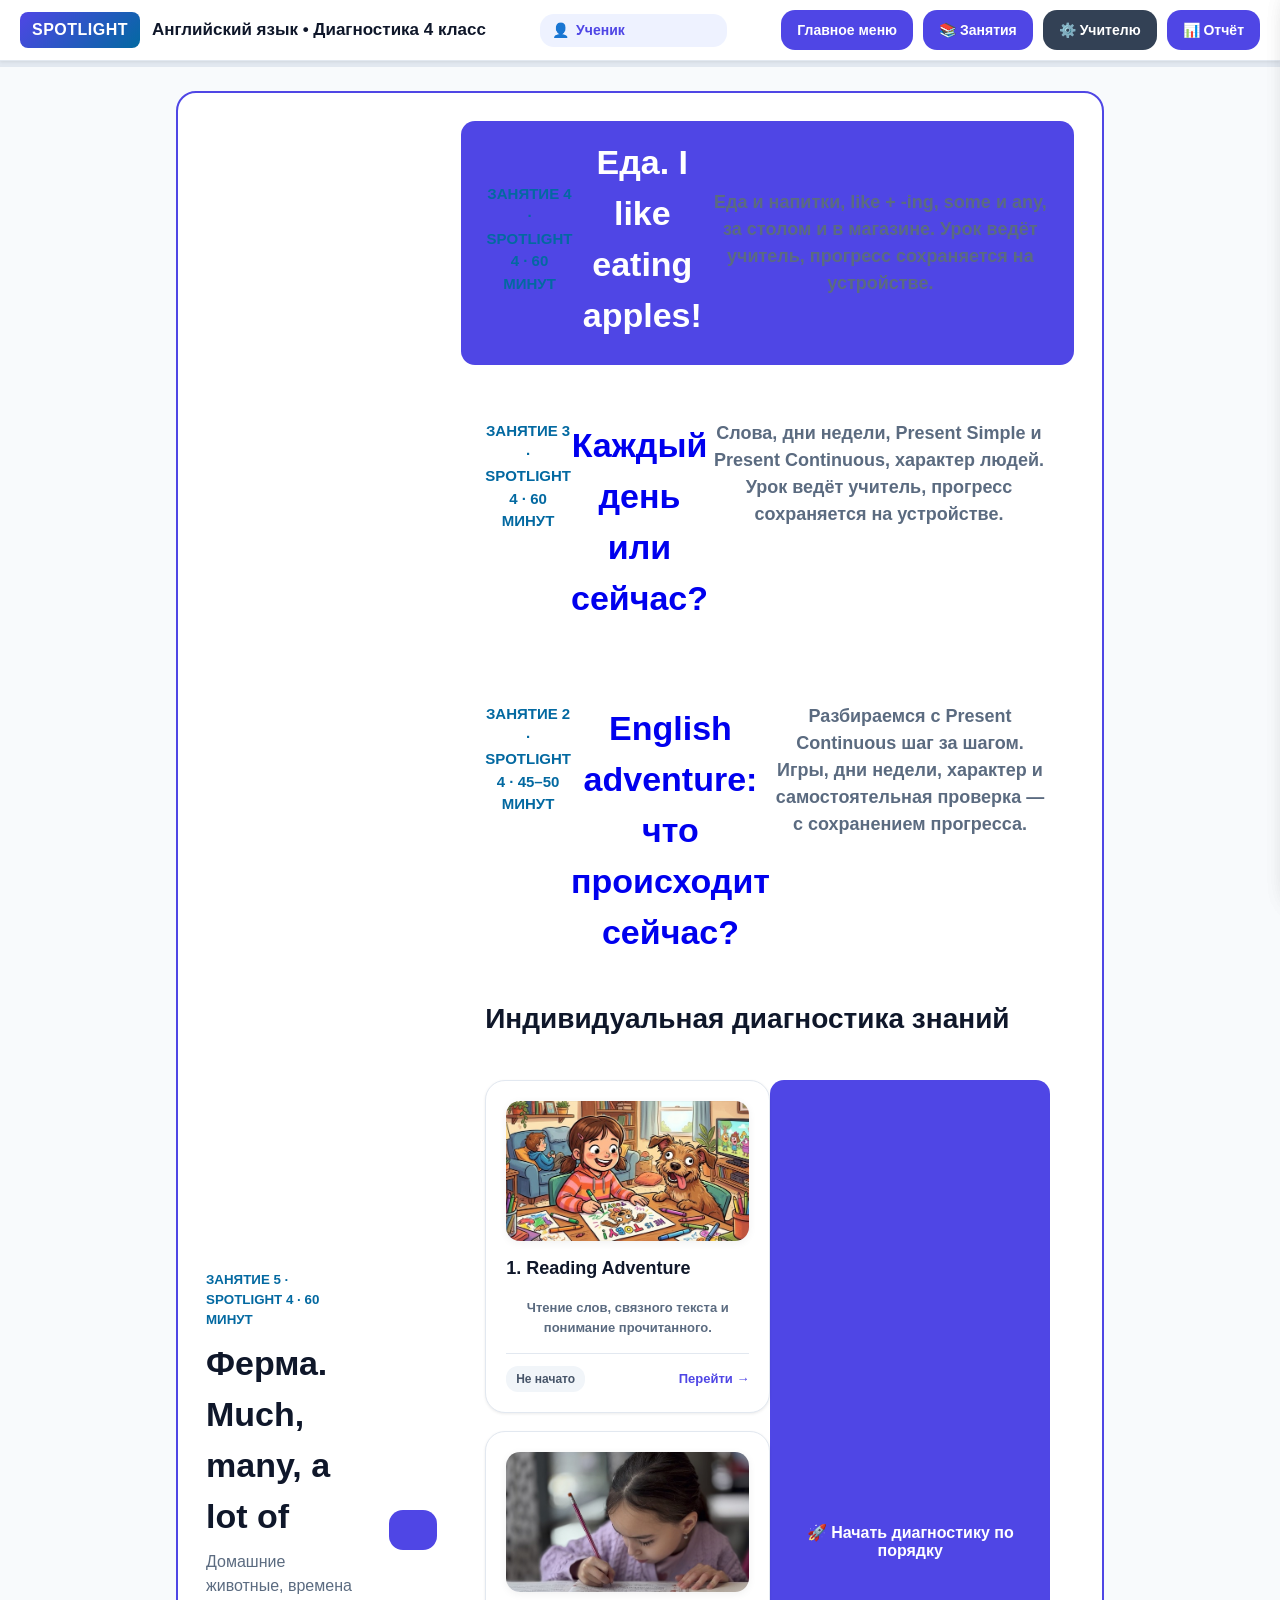
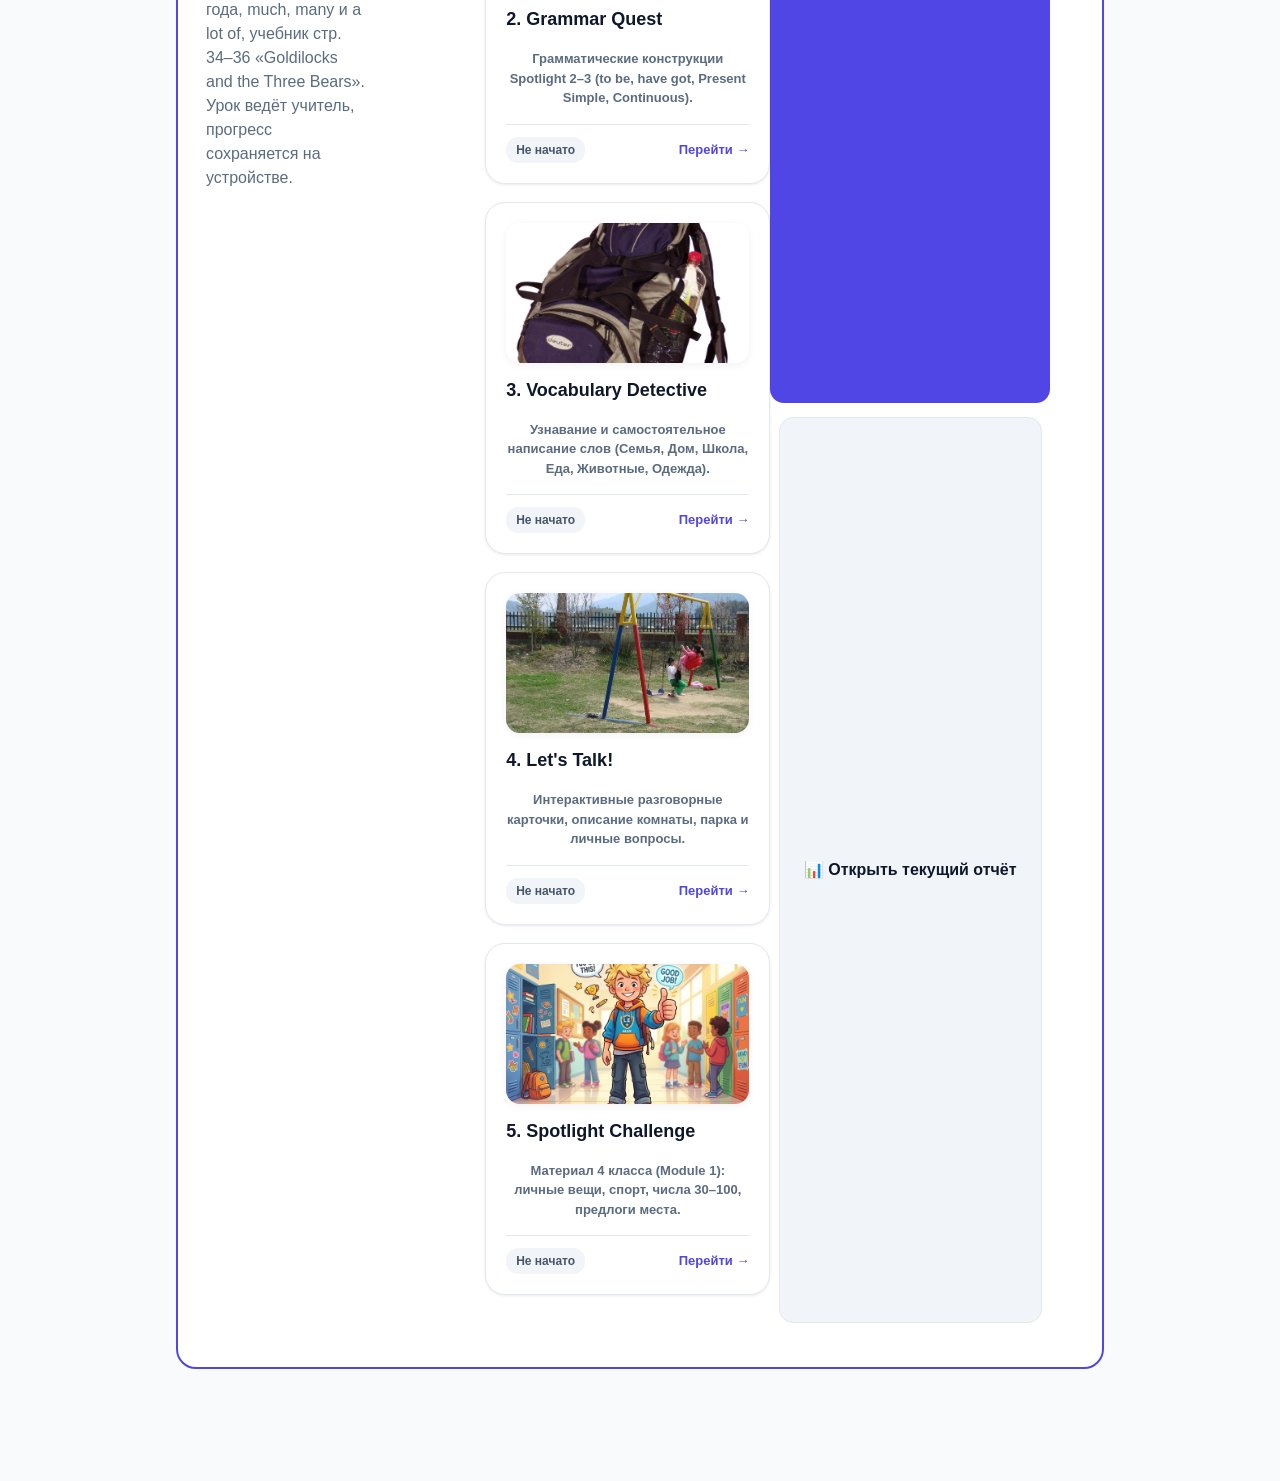
==== index.html @ ac223a7a "OKS Teach static site mirror" ====
<!DOCTYPE html>
<html lang="ru">
<head>
<link rel="apple-touch-icon" sizes="192x192" href="apple-touch-icon.png?v=76e1a9312aab">

  <meta charset="UTF-8">
  <meta name="viewport" content="width=device-width, initial-scale=1.0">
  <title>OKS Teach — диагностика английского Spotlight 2–4</title>
  <meta name="description" content="Индивидуальная диагностика английского: чтение, грамматика, словарный запас, говорение и задания Spotlight 2–4.">
  <link rel="icon" href="favicon.svg?v=4c1187ba76b8" type="image/svg+xml">
  <meta property="og:title" content="OKS Teach — диагностика английского">
  <meta property="og:description" content="Пять разделов диагностики по Spotlight 2–4 и итоговый отчёт для преподавателя.">
  <meta property="og:type" content="website">
  <meta property="og:url" content="https://oks-teach.agent0.ru/">
  <meta property="og:image" content="https://oks-teach.agent0.ru/social-preview.png">
  <meta name="twitter:card" content="summary_large_image">
  <style>
:root {
  --primary: #4f46e5;
  --primary-hover: #4338ca;
  --primary-light: #eef2ff;
  --secondary: #0369a1;
  --secondary-light: #e0f2fe;
  --accent: #f59e0b;
  --accent-light: #fef3c7;
  --success: #10b981;
  --success-light: #d1fae5;
  --danger: #ef4444;
  --danger-light: #fee2e2;
  --bg: #f8fafc;
  --card-bg: #ffffff;
  --text-main: #0f172a;
  --text-muted: #5b6b80;
  --border: #e2e8f0;
  --radius-sm: 8px;
  --radius-md: 14px;
  --radius-lg: 20px;
  --shadow-sm: 0 1px 3px rgba(0,0,0,0.08);
  --shadow-md: 0 4px 12px rgba(0,0,0,0.06);
  --shadow-lg: 0 10px 25px -5px rgba(0,0,0,0.08), 0 8px 10px -6px rgba(0,0,0,0.04);
}

* {
  box-sizing: border-box;
  margin: 0;
  padding: 0;
  -webkit-tap-highlight-color: transparent;
}

body {
  font-family: -apple-system, BlinkMacSystemFont, "Segoe UI", Roboto, "Helvetica Neue", Arial, sans-serif;
  background-color: var(--bg);
  color: var(--text-main);
  line-height: 1.5;
  min-height: 100vh;
  display: flex;
  flex-direction: column;
}

/* TOP NAVBAR */
.navbar {
  position: sticky;
  top: 0;
  z-index: 100;
  background: rgba(255, 255, 255, 0.95);
  backdrop-filter: blur(8px);
  border-bottom: 1px solid var(--border);
  padding: 10px 20px;
  display: flex;
  align-items: center;
  justify-content: space-between;
  box-shadow: var(--shadow-sm);
}

.nav-brand {
  display: flex;
  align-items: center;
  gap: 12px;
  cursor: pointer;
}

.nav-logo-badge {
  background: linear-gradient(135deg, var(--primary), var(--secondary));
  color: white;
  font-weight: 900;
  font-size: 16px;
  padding: 6px 12px;
  border-radius: var(--radius-sm);
  letter-spacing: 0.5px;
}

.nav-title {
  font-size: 17px;
  font-weight: 700;
  color: var(--text-main);
}

.nav-center {
  display: flex;
  align-items: center;
  gap: 16px;
}

.student-badge {
  display: flex;
  align-items: center;
  gap: 6px;
  background: var(--primary-light);
  color: var(--primary);
  padding: 6px 12px;
  border-radius: var(--radius-md);
  font-size: 14px;
  font-weight: 600;
}

.student-input {
  border: 1px solid transparent;
  background: transparent;
  font-weight: 600;
  color: var(--primary);
  font-size: 14px;
  outline: none;
  max-width: 140px;
}

.student-input:focus {
  border-bottom: 1px dashed var(--primary);
}

.timer-badge {
  display: flex;
  align-items: center;
  gap: 6px;
  background: #f1f5f9;
  color: var(--text-muted);
  padding: 6px 12px;
  border-radius: var(--radius-md);
  font-size: 14px;
  font-weight: 700;
  font-variant-numeric: tabular-nums;
}

.nav-actions {
  display: flex;
  align-items: center;
  gap: 10px;
}

.btn {
  display: inline-flex;
  align-items: center;
  justify-content: center;
  gap: 6px;
  font-size: 14px;
  font-weight: 600;
  padding: 8px 16px;
  border-radius: var(--radius-md);
  border: none;
  cursor: pointer;
  transition: all 0.2s ease;
  min-height: 40px;
}

.btn:active {
  transform: scale(0.97);
}

.btn-primary {
  background: var(--primary);
  color: white;
}
.btn-primary:hover {
  background: var(--primary-hover);
}

.btn-secondary {
  background: #f1f5f9;
  color: var(--text-main);
  border: 1px solid var(--border);
}
.btn-secondary:hover {
  background: #e2e8f0;
}

.btn-accent {
  background: var(--accent);
  color: #451a03;
}
.btn-accent:hover {
  background: #d97706;
  color: #1c0a00;
}

.btn-success {
  background: #047857;
  color: white;
}
.btn-success:hover {
  background: #065f46;
}

.btn-outline {
  background: transparent;
  border: 1.5px solid var(--primary);
  color: var(--primary);
}
.btn-outline:hover {
  background: var(--primary-light);
}

.btn-teacher {
  background: #334155;
  color: white;
}
.btn-teacher:hover {
  background: #1e293b;
}

/* APP CONTAINER */
.app-container {
  max-width: 960px;
  margin: 0 auto;
  padding: 24px 16px 80px 16px;
  width: 100%;
  flex: 1;
}

/* PROGRESS BAR */
.global-progress-bar {
  width: 100%;
  height: 6px;
  background: var(--border);
  position: relative;
}
.global-progress-fill {
  height: 100%;
  background: linear-gradient(90deg, var(--primary), var(--secondary));
  transition: width 0.3s ease;
}

/* VIEWS */
.view-panel {
  display: none;
  animation: fadeIn 0.25s ease-out;
}
.view-panel.active {
  display: block;
}

@keyframes fadeIn {
  from { opacity: 0; transform: translateY(6px); }
  to { opacity: 1; transform: translateY(0); }
}

/* HUB SCREEN */
.hub-header {
  text-align: center;
  margin-bottom: 28px;
}
.hub-title {
  font-size: 28px;
  font-weight: 800;
  color: var(--text-main);
  margin-bottom: 8px;
}
.hub-subtitle {
  font-size: 15px;
  color: var(--text-muted);
  max-width: 640px;
  margin: 0 auto;
}

.hub-cards-grid {
  display: grid;
  grid-template-columns: repeat(auto-fit, minmax(280px, 1fr));
  gap: 18px;
  margin-bottom: 28px;
}

.hub-card {
  background: var(--card-bg);
  border: 1.5px solid var(--border);
  border-radius: var(--radius-lg);
  padding: 20px;
  box-shadow: var(--shadow-sm);
  transition: all 0.25s ease;
  cursor: pointer;
  display: flex;
  flex-direction: column;
  position: relative;
  overflow: hidden;
}

.hub-card:hover {
  border-color: var(--primary);
  box-shadow: var(--shadow-md);
  transform: translateY(-3px);
}

.hub-card-header {
  display: flex;
  align-items: center;
  justify-content: space-between;
  margin-bottom: 12px;
}

.hub-card-icon {
  font-size: 28px;
  width: 48px;
  height: 48px;
  border-radius: var(--radius-md);
  background: var(--primary-light);
  display: flex;
  align-items: center;
  justify-content: center;
}

.hub-card-time {
  font-size: 12px;
  font-weight: 700;
  color: var(--text-muted);
  background: #f1f5f9;
  padding: 4px 8px;
  border-radius: 20px;
}

.hub-card-title {
  font-size: 18px;
  font-weight: 700;
  color: var(--text-main);
  margin-bottom: 4px;
}

.hub-card-desc {
  font-size: 13px;
  color: var(--text-muted);
  margin-bottom: 16px;
  flex: 1;
}

.hub-card-footer {
  display: flex;
  align-items: center;
  justify-content: space-between;
  border-top: 1px solid var(--border);
  padding-top: 12px;
  font-size: 13px;
  font-weight: 600;
}

.status-badge {
  padding: 4px 10px;
  border-radius: 12px;
  font-size: 12px;
  font-weight: 700;
}
.status-not-started {
  background: #f1f5f9;
  color: #475569;
}
.status-in-progress {
  background: var(--accent-light);
  color: #b45309;
}
.status-completed {
  background: var(--success-light);
  color: #065f46;
}
.status-skipped {
  background: #f3f4f6;
  color: #4b5563;
}

.hub-actions {
  display: flex;
  justify-content: center;
  gap: 14px;
  flex-wrap: wrap;
}

/* "ДАВАЙ ВСПОМНИМ!" CARD (REMINDER) */
.reminder-box {
  background: #fffdf5;
  border: 1.5px solid #fde68a;
  border-radius: var(--radius-md);
  padding: 16px 20px;
  margin-bottom: 22px;
  box-shadow: 0 2px 8px rgba(245, 158, 11, 0.08);
  position: relative;
  transition: all 0.25s ease;
}

.reminder-header {
  display: flex;
  align-items: center;
  justify-content: space-between;
  gap: 10px;
}

.reminder-title-wrap {
  display: flex;
  align-items: center;
  flex-wrap: wrap;
  min-width: 0;
  gap: 8px;
}

.reminder-bulb {
  font-size: 20px;
  animation: glow 2s infinite alternate;
}

@keyframes glow {
  from { filter: drop-shadow(0 0 2px rgba(245, 158, 11, 0.4)); }
  to { filter: drop-shadow(0 0 6px rgba(245, 158, 11, 0.9)); }
}

.reminder-title {
  font-size: 15px;
  font-weight: 800;
  color: #92400e;
}

.reminder-topic-tag {
  background: #fef3c7;
  color: #b45309;
  font-size: 12px;
  font-weight: 700;
  padding: 2px 8px;
  border-radius: 8px;
  margin-left: 6px;
}

.reminder-toggle-btn {
  background: transparent;
  border: none;
  font-size: 12px;
  font-weight: 700;
  color: #b45309;
  cursor: pointer;
  padding: 4px 8px;
  border-radius: var(--radius-sm);
  display: flex;
  align-items: center;
  flex-shrink: 0;
  gap: 4px;
}
.reminder-toggle-btn:hover {
  background: #fef3c7;
}

.reminder-body {
  margin-top: 10px;
  border-top: 1px dashed #fde68a;
  padding-top: 10px;
}
.reminder-body.collapsed {
  display: none;
}

.reminder-text {
  font-size: 14px;
  color: #78350f;
  margin-bottom: 6px;
  line-height: 1.45;
}

.reminder-example {
  background: rgba(255, 255, 255, 0.8);
  border-left: 3px solid #f59e0b;
  padding: 6px 12px;
  border-radius: 4px;
  font-size: 13.5px;
  color: #451a03;
  margin-top: 6px;
}
.reminder-example em {
  font-style: italic;
  font-weight: 600;
}

.reminder-diagram-wrap {
  margin-top: 10px;
  display: flex;
  justify-content: center;
}

/* SECTION SHELL */
.section-header {
  display: flex;
  align-items: center;
  justify-content: space-between;
  margin-bottom: 18px;
  flex-wrap: wrap;
  gap: 10px;
}

.section-info {
  display: flex;
  align-items: center;
  gap: 12px;
}

.section-badge-title {
  font-size: 20px;
  font-weight: 800;
  color: var(--text-main);
}

.section-step-indicator {
  font-size: 13px;
  font-weight: 700;
  color: var(--text-muted);
  background: var(--card-bg);
  border: 1px solid var(--border);
  padding: 4px 10px;
  border-radius: var(--radius-md);
}

/* EXERCISE CONTAINER */
.exercise-card {
  background: var(--card-bg);
  border: 1px solid var(--border);
  border-radius: var(--radius-lg);
  padding: 24px;
  box-shadow: var(--shadow-sm);
  margin-bottom: 20px;
}

/* READING SECTION STYLES */
.book-card-stage {
  perspective: 1000px;
  display: flex;
  flex-direction: column;
  align-items: center;
}

.book-card {
  width: 100%;
  max-width: 440px;
  background: #ffffff;
  border: 2px solid #e2e8f0;
  border-radius: var(--radius-lg);
  padding: 30px 24px;
  text-align: center;
  box-shadow: var(--shadow-md);
  margin-bottom: 20px;
  transition: transform 0.3s ease;
  position: relative;
}

.book-card-svg {
  width: 90px;
  height: 90px;
  margin: 0 auto 16px auto;
}

.book-card-word {
  font-size: 42px;
  font-weight: 900;
  color: var(--primary);
  letter-spacing: 1px;
  margin-bottom: 8px;
}

.book-card-rule-label {
  font-size: 13px;
  color: var(--text-muted);
  font-weight: 600;
}

/* Teacher Inline Scoring Toolbar (Hidden from student by default) */
.teacher-inline-bar {
  display: none;
  background: #f8fafc;
  border: 1.5px dashed #cbd5e1;
  border-radius: var(--radius-md);
  padding: 14px 18px;
  margin-top: 18px;
  width: 100%;
  max-width: 580px;
}

body.show-teacher-eval .teacher-inline-bar {
  display: block;
}

.speaking-speech-bubble {
  display: flex;
  align-items: center;
  gap: 12px;
  background: #f0fdf4;
  border: 1.5px solid #bbf7d0;
  border-radius: var(--radius-md);
  padding: 14px 18px;
  margin: 16px 0;
  color: #166534;
  font-size: 15px;
  font-weight: 600;
  line-height: 1.5;
}

.teacher-bar-label {
  font-size: 12px;
  font-weight: 800;
  text-transform: uppercase;
  color: #475569;
  margin-bottom: 8px;
  display: flex;
  align-items: center;
  gap: 6px;
}

.teacher-score-btns {
  display: flex;
  gap: 10px;
  flex-wrap: wrap;
}

.score-btn {
  flex: 1;
  min-width: 120px;
  padding: 8px 12px;
  border-radius: var(--radius-sm);
  font-size: 13px;
  font-weight: 700;
  border: 1.5px solid var(--border);
  background: white;
  color: var(--text-main);
  cursor: pointer;
  transition: all 0.2s;
  display: flex;
  flex-direction: column;
  align-items: center;
  gap: 2px;
}

.score-btn:hover {
  border-color: var(--primary);
}

.score-btn.active-2 {
  background: #ecfdf5;
  border-color: #10b981;
  color: #065f46;
}
.score-btn.active-1 {
  background: #fffbeb;
  border-color: #f59e0b;
  color: #b45309;
}
.score-btn.active-0 {
  background: #fef2f2;
  border-color: #ef4444;
  color: #991b1b;
}

.listen-btn-wrap {
  margin-top: 10px;
  text-align: center;
}

/* STORY STAGE */
.story-box {
  background: #fafafa;
  border: 1px solid var(--border);
  border-radius: var(--radius-md);
  padding: 24px;
  font-size: 19px;
  line-height: 1.8;
  color: #1e293b;
  font-family: Georgia, serif;
  margin: 16px 0;
}

.story-box p {
  margin-bottom: 12px;
}

.story-svg-wrap {
  display: flex;
  justify-content: center;
  margin: 16px 0;
}

.svg-scene {
  max-width: 100%;
  height: auto;
  border-radius: var(--radius-md);
  box-shadow: var(--shadow-sm);
}

/* MCQ OPTIONS */
.question-prompt {
  font-size: 20px;
  font-weight: 700;
  color: var(--text-main);
  margin-bottom: 18px;
}

.options-grid {
  display: grid;
  grid-template-columns: repeat(auto-fit, minmax(200px, 1fr));
  gap: 14px;
}

.option-btn {
  background: #ffffff;
  border: 2px solid var(--border);
  border-radius: var(--radius-md);
  padding: 16px 20px;
  font-size: 18px;
  font-weight: 700;
  color: var(--text-main);
  cursor: pointer;
  transition: all 0.2s ease;
  text-align: center;
  min-height: 60px;
  display: flex;
  align-items: center;
  justify-content: center;
}

.option-btn:hover {
  border-color: var(--primary);
  background: var(--primary-light);
  transform: translateY(-2px);
}

.option-btn.selected {
  border-color: var(--primary);
  background: var(--primary-light);
  color: var(--primary);
  box-shadow: 0 0 0 2px var(--primary);
}

/* TRUE / FALSE BUTTONS */
.tf-grid {
  display: grid;
  grid-template-columns: 1fr 1fr;
  gap: 16px;
  max-width: 480px;
  margin: 0 auto;
}
.tf-btn {
  padding: 20px;
  font-size: 22px;
  font-weight: 800;
  border-radius: var(--radius-md);
}

/* SENTENCE BUILDER (DRAG & DROP / CLICK) */
.sentence-builder-zone {
  display: flex;
  flex-direction: column;
  gap: 18px;
  margin: 20px 0;
}

.sentence-target-slot {
  min-height: 68px;
  background: #f8fafc;
  border: 2px dashed #94a3b8;
  border-radius: var(--radius-md);
  padding: 12px;
  display: flex;
  flex-wrap: wrap;
  gap: 10px;
  align-items: center;
}

.sentence-target-slot.active-drag {
  border-color: var(--primary);
  background: var(--primary-light);
}

.sentence-bank-slot {
  min-height: 68px;
  background: #ffffff;
  border: 1px solid var(--border);
  border-radius: var(--radius-md);
  padding: 12px;
  display: flex;
  flex-wrap: wrap;
  gap: 10px;
  align-items: center;
}

.word-chip {
  background: #ffffff;
  border: 2px solid var(--primary);
  color: var(--primary);
  font-family: inherit;
  font-size: 18px;
  font-weight: 700;
  padding: 8px 16px;
  border-radius: var(--radius-sm);
  cursor: grab;
  user-select: none;
  box-shadow: var(--shadow-sm);
  transition: all 0.2s;
}

.word-chip:hover {
  background: var(--primary-light);
  transform: scale(1.04);
}

.word-chip:active {
  cursor: grabbing;
}

.word-chip.in-target {
  background: var(--primary);
  color: white;
}

/* VOCABULARY DETECTIVE */
.tree-container {
  display: flex;
  justify-content: center;
  margin: 16px 0;
}

.svg-family-tree {
  max-width: 100%;
  height: auto;
}

.tree-card {
  cursor: pointer;
  transition: transform 0.2s;
}
.tree-card:hover {
  transform: scale(1.04);
}
.tree-card.selected rect {
  stroke: #f59e0b;
  stroke-width: 4px;
  fill: #fffbeb;
}

.scene-obj {
  cursor: pointer;
  transition: all 0.2s;
}
.scene-obj:hover {
  filter: drop-shadow(0 0 6px rgba(79, 70, 229, 0.7));
}
.scene-obj.selected {
  filter: drop-shadow(0 0 10px rgba(16, 185, 129, 0.9));
}

.svg-game-scene {
  max-width: 100%;
  height: auto;
  border-radius: var(--radius-md);
  box-shadow: var(--shadow-sm);
}

.active-input-wrap {
  display: flex;
  gap: 12px;
  margin: 16px 0;
  max-width: 460px;
}

.text-input-lg {
  flex: 1;
  padding: 12px 18px;
  font-size: 20px;
  font-weight: 700;
  border: 2px solid var(--border);
  border-radius: var(--radius-md);
  outline: none;
  transition: border-color 0.2s;
}
.text-input-lg:focus {
  border-color: var(--primary);
}

/* SPEAKING CARDS */
.speaking-card {
  background: #ffffff;
  border: 2px solid var(--border);
  border-radius: var(--radius-lg);
  padding: 24px;
  box-shadow: var(--shadow-md);
  margin-bottom: 20px;
}

.speaking-question {
  font-size: 24px;
  font-weight: 800;
  color: var(--primary);
  margin-bottom: 14px;
}

.speaking-audio-widget {
  display: flex;
  align-items: center;
  gap: 12px;
  background: #f8fafc;
  padding: 12px 16px;
  border-radius: var(--radius-md);
  margin: 16px 0;
}

/* SPOTLIGHT CHALLENGE MATCHING */
.matching-board {
  display: grid;
  grid-template-columns: 1fr 1fr;
  gap: 20px;
  margin: 20px 0;
}

.matching-items-col, .matching-targets-col {
  display: flex;
  flex-direction: column;
  gap: 12px;
}

.match-card {
  background: #ffffff;
  border: 2px solid var(--border);
  border-radius: var(--radius-md);
  padding: 12px 16px;
  display: flex;
  align-items: center;
  gap: 12px;
  cursor: pointer;
  transition: all 0.2s;
}
.matching-items-col > button.match-card {
  font: inherit;
  text-align: left;
}
.match-card:focus-visible {
  outline: 3px solid var(--accent);
  outline-offset: 3px;
}
.match-card:hover {
  border-color: var(--primary);
  background: var(--primary-light);
}
.match-card.selected {
  border-color: var(--accent);
  background: var(--accent-light);
  transform: scale(1.02);
}
.match-card.paired {
  border-color: var(--success);
  background: var(--success-light);
  cursor: default;
}

/* FOOTER NAV */
.nav-footer {
  display: flex;
  align-items: center;
  justify-content: space-between;
  margin-top: 24px;
  padding-top: 18px;
  border-top: 1px solid var(--border);
}

/* TEACHER DRAWER */
.teacher-drawer-overlay {
  position: fixed;
  inset: 0;
  background: rgba(15, 23, 42, 0.4);
  backdrop-filter: blur(2px);
  z-index: 200;
  display: none;
}
.teacher-drawer-overlay.active {
  display: block;
}

.teacher-drawer {
  position: fixed;
  top: 0;
  right: -560px;
  width: 540px;
  max-width: 95vw;
  height: 100vh;
  background: #ffffff;
  box-shadow: -8px 0 25px rgba(0,0,0,0.15);
  z-index: 210;
  display: flex;
  flex-direction: column;
  transition: right 0.3s cubic-bezier(0.16, 1, 0.3, 1);
}
.teacher-drawer.active {
  right: 0;
}

.drawer-header {
  padding: 18px 24px;
  border-bottom: 1px solid var(--border);
  display: flex;
  align-items: center;
  justify-content: space-between;
  background: #1e293b;
  color: white;
}

.drawer-body {
  flex: 1;
  overflow-y: auto;
  padding: 24px;
}

.drawer-footer {
  padding: 16px 24px;
  border-top: 1px solid var(--border);
  display: flex;
  gap: 10px;
  background: #f8fafc;
}

.toggle-switch-row {
  display: flex;
  align-items: center;
  justify-content: space-between;
  padding: 12px 0;
  border-bottom: 1px solid var(--border);
}

.toggle-switch {
  position: relative;
  display: inline-block;
  width: 48px;
  height: 26px;
}
.toggle-switch input {
  opacity: 0;
  width: 0;
  height: 0;
}
.slider {
  position: absolute;
  cursor: pointer;
  inset: 0;
  background-color: #cbd5e1;
  transition: .3s;
  border-radius: 34px;
}
.slider:before {
  position: absolute;
  content: "";
  height: 20px;
  width: 20px;
  left: 3px;
  bottom: 3px;
  background-color: white;
  transition: .3s;
  border-radius: 50%;
}
input:checked + .slider {
  background-color: var(--primary);
}
input:checked + .slider:before {
  transform: translateX(22px);
}

/* REPORT VIEW */
.report-header {
  text-align: center;
  margin-bottom: 28px;
}
.report-title {
  font-size: 28px;
  font-weight: 800;
  color: var(--text-main);
}

.report-summary-cards {
  display: grid;
  grid-template-columns: repeat(auto-fit, minmax(180px, 1fr));
  gap: 14px;
  margin-bottom: 24px;
}

.metric-card {
  background: var(--card-bg);
  border: 1px solid var(--border);
  border-radius: var(--radius-md);
  padding: 18px;
  text-align: center;
}
.metric-val {
  font-size: 28px;
  font-weight: 900;
  color: var(--primary);
  margin-bottom: 4px;
}
.metric-lbl {
  font-size: 13px;
  font-weight: 600;
  color: var(--text-muted);
}

.skill-scores-grid {
  display: grid;
  grid-template-columns: repeat(auto-fit, minmax(260px, 1fr));
  gap: 16px;
  margin-bottom: 24px;
}

.skill-card {
  background: var(--card-bg);
  border: 1px solid var(--border);
  border-radius: var(--radius-md);
  padding: 18px;
}
.skill-card-head {
  display: flex;
  align-items: center;
  justify-content: space-between;
  margin-bottom: 12px;
}
.skill-card-title {
  font-weight: 700;
  font-size: 16px;
}
.skill-card-score {
  font-weight: 800;
  color: var(--primary);
}

.recommendations-box {
  background: #f0fdf4;
  border: 1.5px solid #86efac;
  border-radius: var(--radius-md);
  padding: 20px;
  margin-bottom: 24px;
}
.recommendations-title {
  font-size: 18px;
  font-weight: 800;
  color: #166534;
  margin-bottom: 12px;
  display: flex;
  align-items: center;
  gap: 8px;
}
.recommendations-list {
  padding-left: 20px;
  color: #14532d;
  font-size: 14.5px;
  line-height: 1.6;
}

.answers-table-wrap {
  overflow-x: auto;
  margin: 20px 0;
  background: var(--card-bg);
  border: 1px solid var(--border);
  border-radius: var(--radius-md);
}

.answers-table {
  width: 100%;
  border-collapse: collapse;
  font-size: 13.5px;
  text-align: left;
}

.answers-table th {
  background: #f8fafc;
  padding: 10px 14px;
  font-weight: 700;
  color: #475569;
  border-bottom: 1px solid var(--border);
}

.answers-table td {
  padding: 10px 14px;
  border-bottom: 1px solid var(--border);
  color: var(--text-main);
}

.badge-pill {
  display: inline-block;
  padding: 2px 8px;
  border-radius: 12px;
  font-size: 11px;
  font-weight: 700;
}

/* PRINT MEDIA QUERY */
@media print {
  body {
    background: white !important;
    color: black !important;
  }
  .navbar, .global-progress-bar, .hub-actions, .nav-footer, .btn, .teacher-drawer, .teacher-drawer-overlay, .reminder-toggle-btn, .skip-link, .speech-notice {
    display: none !important;
  }
  .app-container {
    padding: 0 !important;
    max-width: 100% !important;
  }
  .report-view.active {
    display: block !important;
  }
  .metric-card, .skill-card, .recommendations-box, .answers-table-wrap {
    border: 1px solid #ccc !important;
    box-shadow: none !important;
    break-inside: avoid;
  }
  #report-teacher-notes {
    display: none !important;
  }
  .print-notes {
    display: block !important;
  }
  .answers-table-wrap {
    overflow: visible !important;
  }
}

/* RESPONSIVE BREAKPOINTS */
@media (max-width: 640px) {
  .navbar {
    padding: 8px 12px;
  }
  .nav-title {
    display: none;
  }
  .hub-cards-grid {
    grid-template-columns: 1fr;
  }
  .tf-grid {
    grid-template-columns: 1fr;
  }
  .matching-board {
    grid-template-columns: 1fr;
  }
}
/* REAL PHOTO STYLES */
.real-photo-card {
  width: 150px;
  height: 150px;
  object-fit: cover;
  border-radius: var(--radius-md);
  box-shadow: var(--shadow-sm);
  margin: 0 auto 16px auto;
  display: block;
  border: 2px solid var(--border);
}

.hub-card-thumb {
  width: 100%;
  height: 140px;
  object-fit: cover;
  border-radius: var(--radius-md);
  margin-bottom: 14px;
  box-shadow: 0 2px 8px rgba(0,0,0,0.06);
  display: block;
}

.grammar-photo-prompt {
  max-height: 160px;
  max-width: 260px;
  width: auto;
  object-fit: cover;
  border-radius: var(--radius-md);
  box-shadow: 0 4px 12px rgba(0,0,0,0.08);
  margin: 0 auto 16px auto;
  display: block;
  border: 1.5px solid var(--border);
}

.real-photo-scene {
  width: auto;
  max-width: 100%;
  max-height: 230px;
  object-fit: contain;
  background: #f8fafc;
  border-radius: var(--radius-md);
  box-shadow: var(--shadow-sm);
  display: block;
  margin: 14px auto;
  border: 2px solid var(--border);
}

.real-photo-active {
  width: 160px;
  height: 140px;
  object-fit: cover;
  border-radius: var(--radius-md);
  box-shadow: var(--shadow-sm);
  border: 2px solid var(--border);
  display: block;
}

.real-avatar {
  width: 60px;
  height: 60px;
  border-radius: 50%;
  object-fit: cover;
  border: 2.5px solid var(--primary);
  flex-shrink: 0;
}

/* REAL PHOTO SCENE GRID */
.room-items-grid {
  display: grid;
  grid-template-columns: repeat(auto-fit, minmax(130px, 1fr));
  gap: 16px;
  margin: 18px 0;
}

.scene-photo-card {
  background: white;
  border: 2.5px solid var(--border);
  border-radius: var(--radius-md);
  padding: 8px;
  text-align: center;
  cursor: pointer;
  transition: all 0.22s ease;
  box-shadow: var(--shadow-sm);
}

.scene-photo-card:hover {
  border-color: var(--primary);
  transform: translateY(-3px) scale(1.02);
  box-shadow: var(--shadow-md);
}

.scene-photo-card.selected {
  border-color: var(--success);
  box-shadow: 0 0 0 3px rgba(16, 185, 129, 0.4);
  background: #ecfdf5;
}

.scene-photo-card img {
  width: 100%;
  height: 100px;
  object-fit: cover;
  border-radius: var(--radius-sm);
  display: block;
}




/* FAMILY TREE REAL PHOTOS */
.family-tree-grid {
  display: grid;
  grid-template-columns: 1fr 1fr;
  gap: 16px;
  max-width: 540px;
  margin: 20px auto;
}

.tree-member-card {
  background: white;
  border: 2.5px solid var(--border);
  border-radius: var(--radius-md);
  padding: 14px;
  display: flex;
  align-items: center;
  gap: 12px;
  cursor: pointer;
  transition: all 0.2s ease;
  box-shadow: var(--shadow-sm);
}

.tree-member-card:hover {
  border-color: var(--primary);
  transform: scale(1.02);
}

.tree-member-card.selected {
  border-color: var(--accent);
  background: #fffbeb;
  box-shadow: 0 0 0 3px rgba(245, 158, 11, 0.4);
}
/* STORY REFERENCE IN QUESTIONS */
.story-reference-box {
  background: #f8fafc;
  border: 1.5px solid #cbd5e1;
  border-left: 4px solid var(--primary);
  border-radius: var(--radius-md);
  padding: 16px 20px;
  margin-bottom: 22px;
  box-shadow: var(--shadow-sm);
}

.story-reference-header {
  font-size: 13.5px;
  font-weight: 800;
  color: var(--primary);
  letter-spacing: 0.5px;
  margin-bottom: 8px;
  display: flex;
  align-items: center;
  gap: 6px;
}

.story-reference-text {
  font-family: Georgia, serif;
  font-size: 16.5px;
  line-height: 1.7;
  color: #1e293b;
}

.story-reference-text p {
  margin-bottom: 8px;
}

.story-reference-text p:last-child {
  margin-bottom: 0;
}

/* FAMILY TREE INTUITIVE DESIGN */
.family-tree-wrapper {
  background: #f8fafc;
  border: 1.5px solid #e2e8f0;
  border-radius: var(--radius-lg);
  padding: 14px 18px;
  margin: 12px auto 16px auto;
  max-width: 600px;
  box-shadow: 0 4px 14px rgba(0, 0, 0, 0.03);
}

.tree-context-card {
  display: flex;
  align-items: center;
  gap: 10px;
  background: #ffffff;
  border: 1.5px solid #bbf7d0;
  border-left: 4px solid #22c55e;
  border-radius: var(--radius-md);
  padding: 8px 14px;
  margin-bottom: 12px;
  font-size: 13.5px;
  line-height: 1.45;
  color: #14532d;
}

.tree-context-icon {
  font-size: 22px;
  line-height: 1;
  flex-shrink: 0;
}

.tree-gen-badge {
  text-align: center;
  font-size: 10.5px;
  font-weight: 800;
  letter-spacing: 0.8px;
  text-transform: uppercase;
  color: #475569;
  margin-bottom: 6px;
  display: flex;
  align-items: center;
  justify-content: center;
  gap: 8px;
}

.tree-gen-badge::before,
.tree-gen-badge::after {
  content: "";
  height: 1px;
  width: 35px;
  background: #cbd5e1;
}

.tree-row {
  display: flex;
  align-items: center;
  justify-content: space-between;
  gap: 12px;
  width: 100%;
}

.tree-member-card {
  background: #ffffff;
  border: 2px solid #cbd5e1;
  border-radius: 12px;
  padding: 7px 12px;
  display: flex;
  align-items: center;
  gap: 10px;
  cursor: pointer;
  transition: all 0.2s cubic-bezier(0.4, 0, 0.2, 1);
  box-shadow: 0 2px 5px rgba(0, 0, 0, 0.03);
  flex: 1;
  max-width: 240px;
  user-select: none;
}

.tree-member-card:hover {
  border-color: var(--primary);
  transform: translateY(-2px);
  box-shadow: 0 5px 12px rgba(99, 102, 241, 0.15);
}

.tree-member-card.selected {
  border-color: #2563eb;
  background: #eff6ff;
  box-shadow: 0 0 0 3px rgba(37, 99, 235, 0.22);
}

.real-avatar {
  width: 48px;
  height: 48px;
  border-radius: 50%;
  object-fit: cover;
  border: 2px solid var(--primary);
  flex-shrink: 0;
  background: #f1f5f9;
}

.tree-member-info {
  display: flex;
  flex-direction: column;
  gap: 2px;
  text-align: left;
}

.tree-member-name {
  font-size: 15px;
  font-weight: 800;
  color: #0f172a;
}

.tree-role-tag {
  font-size: 11px;
  font-weight: 700;
  padding: 2px 6px;
  border-radius: 5px;
  display: inline-block;
  white-space: nowrap;
}

.tree-role-tag.mum {
  background: #fdf2f8;
  color: #be185d;
  border: 1px solid #fbcfe8;
}

.tree-role-tag.sister {
  background: #faf5ff;
  color: #7e22ce;
  border: 1px solid #f3e8ff;
}

.tree-role-tag.daughter {
  background: #ecfdf5;
  color: #047857;
  border: 1px solid #a7f3d0;
}

.tree-role-tag.son {
  background: #eff6ff;
  color: #1d4ed8;
  border: 1px solid #bfdbfe;
}

.tree-sisters-bridge {
  display: flex;
  flex-direction: column;
  align-items: center;
  justify-content: center;
  min-width: 80px;
  position: relative;
}

.tree-bridge-line {
  width: 100%;
  height: 2px;
  background: #94a3b8;
  position: absolute;
  top: 50%;
  z-index: 1;
}

.tree-bridge-pill {
  position: relative;
  z-index: 2;
  font-size: 10.5px;
  font-weight: 800;
  background: #e0e7ff;
  color: #3730a3;
  padding: 2px 7px;
  border-radius: 10px;
  border: 1px solid #c7d2fe;
  white-space: nowrap;
}

.tree-branches-row {
  display: flex;
  justify-content: space-between;
  width: 100%;
  padding: 0 45px;
  margin: 4px 0;
}

.tree-vertical-branch {
  display: flex;
  flex-direction: column;
  align-items: center;
  gap: 1px;
  color: #475569;
  font-size: 10.5px;
  font-weight: 700;
}

.tree-v-line {
  width: 2px;
  height: 10px;
  background: #94a3b8;
}

.tree-branch-tag {
  background: #f1f5f9;
  border: 1px solid #cbd5e1;
  padding: 1px 7px;
  border-radius: 5px;
  font-size: 10px;
  color: #475569;
}

.tree-arrow {
  font-size: 10px;
  color: #64748b;
  line-height: 1;
}

.tree-cousins-footer {
  display: flex;
  align-items: center;
  justify-content: center;
  width: 100%;
  margin-top: 10px;
  position: relative;
}

.tree-dashed-line {
  width: 80%;
  height: 1px;
  border-top: 2px dashed #94a3b8;
  position: absolute;
  top: 50%;
  z-index: 1;
}

.tree-cousins-pill {
  position: relative;
  z-index: 2;
  font-size: 10.5px;
  font-weight: 700;
  background: #f8fafc;
  color: #475569;
  padding: 2px 8px;
  border-radius: 10px;
  border: 1.5px solid #cbd5e1;
}

/* CELEBRATION MODAL & OVERLAY */
.modal-backdrop {
  position: fixed;
  top: 0;
  left: 0;
  width: 100vw;
  height: 100vh;
  background: rgba(15, 23, 42, 0.65);
  backdrop-filter: blur(5px);
  -webkit-backdrop-filter: blur(5px);
  display: flex;
  align-items: center;
  justify-content: center;
  z-index: 9990;
  padding: 20px;
  animation: modalFadeIn 0.25s ease-out;
}

@keyframes modalFadeIn {
  from { opacity: 0; }
  to { opacity: 1; }
}

.modal-card {
  background: #ffffff;
  border-radius: 24px;
  max-width: 480px;
  width: 100%;
  padding: 32px 28px;
  text-align: center;
  box-shadow: 0 25px 50px -12px rgba(0, 0, 0, 0.25);
  transform: translateY(0);
  animation: modalSlideUp 0.3s cubic-bezier(0.16, 1, 0.3, 1);
  border: 1px solid rgba(255, 255, 255, 0.8);
}

@keyframes modalSlideUp {
  from { transform: translateY(24px) scale(0.96); opacity: 0; }
  to { transform: translateY(0) scale(1); opacity: 1; }
}

.modal-badge {
  font-size: 56px;
  margin-bottom: 12px;
  line-height: 1;
}

.modal-title {
  font-size: 24px;
  font-weight: 800;
  color: #1e293b;
  margin-bottom: 8px;
  line-height: 1.25;
}

.modal-subtitle {
  font-size: 15px;
  color: #475569;
  margin-bottom: 20px;
  line-height: 1.5;
}

.modal-score-box {
  background: #f0fdf4;
  border: 1.5px solid #86efac;
  border-radius: 16px;
  padding: 16px;
  margin-bottom: 24px;
}

.modal-actions {
  display: flex;
  flex-direction: column;
  gap: 10px;
}

@media (min-width: 480px) {
  .modal-actions {
    flex-direction: row;
    justify-content: center;
  }
}

/* SPEAKER AUDIO BUTTON PULSE */
.btn-speaker-active {
  animation: speakerPulse 1.2s infinite ease-in-out !important;
  background-color: #e0f2fe !important;
  border-color: #38bdf8 !important;
  color: #0369a1 !important;
}

@keyframes speakerPulse {
  0% { transform: scale(1); box-shadow: 0 0 0 0 rgba(56, 189, 248, 0.4); }
  50% { transform: scale(1.03); box-shadow: 0 0 0 8px rgba(56, 189, 248, 0); }
  100% { transform: scale(1); box-shadow: 0 0 0 0 rgba(56, 189, 248, 0); }
}

/* READINESS LEVEL BADGE */
.readiness-badge {
  display: inline-flex;
  align-items: center;
  gap: 8px;
  padding: 8px 18px;
  border-radius: 30px;
  font-size: 15px;
  font-weight: 700;
  margin-top: 10px;
}
.readiness-high {
  background: #dcfce7;
  color: #15803d;
  border: 1.5px solid #86efac;
}
.readiness-mid {
  background: #fef9c3;
  color: #a16207;
  border: 1.5px solid #fde047;
}
.readiness-low {
  background: #fee2e2;
  color: #b91c1c;
  border: 1.5px solid #fca5a5;
}


/* Keep every navigation action reachable on narrow screens. */
@media (max-width: 1000px) {
  .navbar { flex-wrap: wrap; gap: 10px; }
  .nav-center { min-width: 0; }
  .nav-actions { margin-left: auto; }
}
@media (max-width: 640px) {
  .nav-brand { width: 100%; justify-content: center; }
  .nav-title { display: inline; font-size: 12px; }
  .nav-logo-badge { font-size: 12px; }
  .nav-center { flex: 1; }
  .student-badge { min-width: 0; padding: 6px 8px; }
  .student-input { width: 100%; min-width: 0; max-width: 120px; }
  .nav-actions { gap: 6px; }
  .nav-actions .btn { padding: 8px; font-size: 12px; }
  .active-input-wrap { flex-wrap: wrap; min-width: 0; max-width: 100%; }
  .text-input-lg { min-width: 0; max-width: 100%; }
  .nav-footer { flex-wrap: wrap; gap: 8px; }
}

@media (max-width: 640px) {
  .family-tree-wrapper { padding: 12px 8px; }
  .tree-row { display: grid; grid-template-columns: minmax(0, 1fr) minmax(0, 1fr); gap: 8px; }
  .tree-member-card { min-width: 0; max-width: 100%; padding: 8px 4px; flex-direction: column; gap: 5px; }
  .tree-member-info { min-width: 0; text-align: center; }
  .tree-role-tag { white-space: normal; overflow-wrap: anywhere; }
  .tree-sisters-bridge { grid-column: 1 / -1; grid-row: 1; min-width: 0; }
  .tree-row > div[style] { display: none; }
  .tree-gen-badge { flex-wrap: wrap; }
  .tree-cousins-pill { text-align: center; }
  .grammar-photo-prompt { max-width: 100%; }
}

.skip-link {
  position: absolute;
  left: 12px;
  top: -80px;
  z-index: 1000;
  background: var(--primary);
  color: #ffffff;
  padding: 10px 16px;
  border-radius: var(--radius-sm);
  font-weight: 700;
  text-decoration: none;
}
.skip-link:focus {
  top: 12px;
}
h1[tabindex="-1"]:focus, main:focus {
  outline: none;
}
.hub-card:focus-visible, .tree-member-card:focus-visible, .scene-photo-card:focus-visible, .word-chip:focus-visible, .option-btn:focus-visible {
  outline: 3px solid var(--primary);
  outline-offset: 3px;
}
.section-done-card {
  text-align: center;
}
.section-done-card .modal-actions {
  margin-top: 18px;
}
.print-notes {
  display: none;
  white-space: pre-wrap;
  overflow-wrap: anywhere;
  font-size: 14px;
  line-height: 1.5;
}
.speech-notice {
  position: fixed;
  left: 50%;
  bottom: 16px;
  transform: translateX(-50%);
  z-index: 300;
  max-width: calc(100vw - 32px);
  background: #1e293b;
  color: #ffffff;
  padding: 10px 16px;
  border-radius: var(--radius-md);
  font-size: 14px;
  font-weight: 600;
  box-shadow: var(--shadow-lg);
}
.speech-notice:empty {
  display: none;
}
@media (max-width: 480px) {
  .navbar { padding: 6px 10px; gap: 6px; }
  .nav-brand { gap: 8px; width: auto; }
  .nav-title { display: none; }
  .nav-center { flex: 1 1 0; min-width: 0; justify-content: flex-end; }
  .student-badge { max-width: 100%; }
  .student-input { max-width: 100%; }
  .nav-actions { width: 100%; display: grid; grid-template-columns: repeat(4, minmax(0, 1fr)); gap: 4px; }
  .nav-actions .btn { padding: 6px 2px; font-size: 11px; white-space: normal; line-height: 1.2; min-height: 36px; }
  .answers-table th, .answers-table td { padding: 8px 6px; overflow-wrap: anywhere; }
  .answers-table { font-size: 12.5px; }
}
.readiness-none {
  background: #f1f5f9;
  color: #334155;
  border: 1.5px solid #cbd5e1;
}
.print-notes:empty {
  display: none !important;
}
.sr-only {
  position: absolute;
  width: 1px;
  height: 1px;
  margin: -1px;
  padding: 0;
  overflow: hidden;
  clip: rect(0, 0, 0, 0);
  white-space: nowrap;
  border: 0;
}
.section-badge-title { margin: 0; }
.scene-photo-card[role="button"], .tree-member-card[role="button"], .hub-card[role="button"] { outline-offset: 3px; }
.score-btn:focus-visible, .btn:focus-visible, .student-input:focus-visible, .text-input-lg:focus-visible {
  outline: 3px solid var(--primary);
  outline-offset: 2px;
}
@media (prefers-reduced-motion: reduce) {
  *, *::before, *::after {
    animation: none !important;
    transition: none !important;
    scroll-behavior: auto !important;
  }
}
  </style>
  <style>
    .lesson-entry {
      display: flex;
      align-items: center;
      justify-content: space-between;
      gap: 24px;
      margin: 0 0 32px;
      padding: 28px;
      background: var(--card-bg);
      border: 2px solid var(--primary);
      border-radius: var(--radius-lg);
    }
    .lesson-entry small { display: block; color: #0369a1; font-weight: 800; margin-bottom: 8px; }
    .lesson-entry h2 { font-size: clamp(24px, 3vw, 34px); margin-bottom: 8px; }
    .lesson-entry p { color: var(--text-muted); max-width: 580px; }
    .lesson-entry a { display: inline-flex; flex-shrink: 0; justify-content: center; text-align: center; padding: 16px 24px; border-radius: var(--radius-md); font-size: 18px; font-weight: 800; text-decoration: none; }
    .lesson-entry a:focus-visible { outline: 3px solid var(--text-main); outline-offset: 4px; }
    .lesson-drawer-item { border: 1.5px solid var(--border); border-radius: var(--radius-md); padding: 14px; margin-bottom: 12px; }
    .lesson-drawer-main { display: flex; gap: 12px; align-items: flex-start; text-decoration: none; color: var(--text-main); }
    .lesson-drawer-main:hover strong { color: var(--primary); }
    .lesson-drawer-num { flex-shrink: 0; width: 40px; height: 40px; border-radius: 12px; background: var(--primary); color: #fff; font-weight: 900; font-size: 20px; display: flex; align-items: center; justify-content: center; }
    .lesson-drawer-text strong { display: block; font-size: 15.5px; margin-bottom: 2px; }
    .lesson-drawer-text small { color: var(--text-muted); display: block; line-height: 1.4; }
    .lesson-drawer-links { margin-top: 10px; padding-left: 52px; display: flex; gap: 14px; flex-wrap: wrap; }
    .lesson-drawer-links a { font-size: 13.5px; font-weight: 700; color: var(--primary); text-decoration: none; }
    .lesson-drawer-links a:hover { text-decoration: underline; }
    .navbar, .nav-actions { flex-wrap: wrap; }
    .nav-actions { min-width: 0; max-width: 100%; }
    .nav-actions a { text-decoration: none; }
    .nav-brand:focus-visible, .nav-actions .btn:focus-visible { outline: 3px solid var(--primary); outline-offset: 4px; }
    @media (max-width: 640px) { .nav-actions { width: 100%; justify-content: center; } }
    @media (max-width: 680px) { .lesson-entry { flex-direction: column; align-items: stretch; gap: 18px; padding: 22px; } }
  </style>
</head>
<body>
  <a class="skip-link" href="#main-content">К содержимому</a>

  <!-- TOP NAVBAR -->
  <header class="navbar">
    <div class="nav-brand" role="button" tabindex="0" aria-label="Главное меню" onclick="switchView('hub')">
      <span class="nav-logo-badge">SPOTLIGHT</span>
      <span class="nav-title">Английский язык &bull; Диагностика 4 класс</span>
    </div>

    <div class="nav-center">
      <div class="student-badge">
        <span>👤</span>
        <input type="text" id="student-name-input" class="student-input" value="Ученик" title="Имя ученика" aria-label="Имя ученика">
      </div>

    </div>

    <div class="nav-actions">
      <button type="button" class="btn btn-primary" onclick="switchView('hub')" aria-controls="view-hub">Главное меню</button>
      <button type="button" class="btn btn-primary" onclick="toggleLessonsDrawer()" aria-controls="lessons-drawer" aria-expanded="false" title="Все занятия">📚 Занятия</button>
      <button class="btn btn-teacher" onclick="toggleTeacherDrawer()" aria-controls="teacher-drawer" aria-expanded="false" title="Панель преподавателя">
        <span>⚙️ Учителю</span>
      </button>
      <button class="btn btn-primary" onclick="switchView('report')" title="Открыть итоговый отчёт">
        <span>📊 Отчёт</span>
      </button>
    </div>
  </header>

  <!-- GLOBAL PROGRESS BAR -->
  <div class="global-progress-bar">
    <div class="global-progress-fill" id="global-progress-fill" style="width: 0%;"></div>
  </div>

  <!-- MAIN APP CONTAINER -->
  <main class="app-container" id="main-content" tabindex="-1">

    <!-- VIEW: HUB / MAIN SCREEN -->
    <section class="view-panel active" id="view-hub">
      <section class="lesson-entry" aria-labelledby="lesson-five-title">
        <div>
          <small>ЗАНЯТИЕ 5 · SPOTLIGHT 4 · 60 МИНУТ</small>
          <h2 id="lesson-five-title">Ферма. Much, many, a lot of</h2>
          <p>Домашние животные, времена года, much, many и a lot of, учебник стр. 34–36 «Goldilocks and the Three Bears». Урок ведёт учитель, прогресс сохраняется на устройстве.</p>
        </div>
        <a class="btn btn-primary" href="lesson-5/index.html>Открыть занятие 5 →</a>
      </section>
      <section class="lesson-entry" aria-labelledby="lesson-four-title">
        <div>
          <small>ЗАНЯТИЕ 4 · SPOTLIGHT 4 · 60 МИНУТ</small>
          <h2 id="lesson-four-title">Еда. I like eating apples!</h2>
          <p>Еда и напитки, like + -ing, some и any, за столом и в магазине. Урок ведёт учитель, прогресс сохраняется на устройстве.</p>
          <a href="lesson-4/homework.html>Домашняя работа →</a>
        </div>
        <a class="btn btn-primary" href="lesson-4/index.html>Открыть занятие 4 →</a>
      </section>
      <section class="lesson-entry" aria-labelledby="lesson-three-title">
        <div>
          <small>ЗАНЯТИЕ 3 · SPOTLIGHT 4 · 60 МИНУТ</small>
          <h2 id="lesson-three-title">Каждый день или сейчас?</h2>
          <p>Слова, дни недели, Present Simple и Present Continuous, характер людей. Урок ведёт учитель, прогресс сохраняется на устройстве.</p>
          <a href="lesson-3/words.html>Проверка слов →</a>
        </div>
        <a class="btn btn-primary" href="lesson-3/index.html>Открыть занятие 3 →</a>
      </section>
      <section class="lesson-entry" aria-labelledby="lesson-two-title">
        <div>
          <small>ЗАНЯТИЕ 2 · SPOTLIGHT 4 · 45–50 МИНУТ</small>
          <h2 id="lesson-two-title">English adventure: что происходит сейчас?</h2>
          <p>Разбираемся с Present Continuous шаг за шагом. Игры, дни недели, характер и самостоятельная проверка — с сохранением прогресса.</p>
          <a href="lesson-2/homework.html>Домашняя работа →</a>
        </div>
        <a class="btn btn-primary" href="lesson-2/index.html>Открыть занятие 2 →</a>
      </section>
      <div class="hub-header">
        <h1 class="hub-title" tabindex="-1">Индивидуальная диагностика знаний</h1>
      </div>

      <div class="hub-cards-grid" id="hub-cards-grid">
        <!-- Rendered by JS -->
      </div>

      <div class="hub-actions">
        <button class="btn btn-primary" style="font-size: 16px; padding: 12px 28px;" onclick="startSequential()">
          🚀 Начать диагностику по порядку
        </button>
        <button class="btn btn-secondary" style="font-size: 16px; padding: 12px 24px;" onclick="switchView('report')">
          📊 Открыть текущий отчёт
        </button>
      </div>
    </section>

    <!-- VIEW 1: READING ADVENTURE -->
    <section class="view-panel" id="view-reading">
      <!-- Injected by renderReading() -->
    </section>

    <!-- VIEW 2: GRAMMAR QUEST -->
    <section class="view-panel" id="view-grammar">
      <!-- Injected by renderGrammar() -->
    </section>

    <!-- VIEW 3: VOCABULARY DETECTIVE -->
    <section class="view-panel" id="view-vocab">
      <!-- Injected by renderVocab() -->
    </section>

    <!-- VIEW 4: LET'S TALK! -->
    <section class="view-panel" id="view-speaking">
      <!-- Injected by renderSpeaking() -->
    </section>

    <!-- VIEW 5: SPOTLIGHT CHALLENGE -->
    <section class="view-panel" id="view-spotlight">
      <!-- Injected by renderSpotlight() -->
    </section>

    <!-- VIEW 6: DIAGNOSTIC REPORT -->
    <section class="view-panel report-view" id="view-report">
      <!-- Injected by renderReport() -->
    </section>

  </main>

  <!-- TEACHER DRAWER OVERLAY -->
  <div class="teacher-drawer-overlay" id="teacher-drawer-overlay" onclick="toggleTeacherDrawer()"></div>

  <!-- TEACHER DRAWER / DASHBOARD -->
  <div class="teacher-drawer" id="teacher-drawer" role="dialog" aria-label="Панель преподавателя" aria-modal="true" aria-hidden="true" inert>
    <div class="drawer-header">
      <div style="display: flex; align-items: center; gap: 8px;">
        <span style="font-size: 20px;">⚙️</span>
        <h2 style="font-size: 16px; margin: 0;">Панель преподавателя</h2>
      </div>
      <button class="btn btn-secondary" style="padding: 4px 10px; font-size: 12px;" onclick="toggleTeacherDrawer()">✕ Закрыть</button>
    </div>

    <div class="drawer-body" id="teacher-drawer-body">
      <!-- Injected by renderTeacherDrawerContent() -->
    </div>

    <div class="drawer-footer">
      <button class="btn btn-primary" style="flex: 1;" onclick="switchView('report'); toggleTeacherDrawer();">📊 Перейти к отчёту</button>
    </div>
  </div>

  <!-- LESSONS DRAWER -->
  <div class="teacher-drawer-overlay" id="lessons-drawer-overlay" onclick="toggleLessonsDrawer()"></div>
  <div class="teacher-drawer" id="lessons-drawer" role="dialog" aria-label="Занятия" aria-modal="true" aria-hidden="true" inert>
    <div class="drawer-header">
      <div style="display: flex; align-items: center; gap: 8px;">
        <span style="font-size: 20px;">📚</span>
        <h2 style="font-size: 16px; margin: 0;">Занятия</h2>
      </div>
      <button class="btn btn-secondary" style="padding: 4px 10px; font-size: 12px;" onclick="toggleLessonsDrawer()">✕ Закрыть</button>
    </div>
    <div class="drawer-body">
      <div class="lesson-drawer-item">
        <a class="lesson-drawer-main" href="lesson-5/index.html>
          <span class="lesson-drawer-num">5</span>
          <span class="lesson-drawer-text"><strong>Ферма. Much, many, a lot of</strong><small>60 минут · животные, времена года, much/many, Goldilocks</small></span>
        </a>
        <div class="lesson-drawer-links"><a href="lesson-5/index.html>Открыть урок →</a></div>
      </div>
      <div class="lesson-drawer-item">
        <a class="lesson-drawer-main" href="lesson-4/index.html>
          <span class="lesson-drawer-num">4</span>
          <span class="lesson-drawer-text"><strong>Еда. I like eating apples!</strong><small>60 минут · еда, like + -ing, some/any, за столом и в магазине</small></span>
        </a>
        <div class="lesson-drawer-links"><a href="lesson-4/index.html>Открыть урок →</a><a href="lesson-4/homework.html>Домашняя работа</a></div>
      </div>
      <div class="lesson-drawer-item">
        <a class="lesson-drawer-main" href="lesson-3/index.html>
          <span class="lesson-drawer-num">3</span>
          <span class="lesson-drawer-text"><strong>Каждый день или сейчас?</strong><small>60 минут · дни недели, Present Simple и Present Continuous, характер</small></span>
        </a>
        <div class="lesson-drawer-links"><a href="lesson-3/index.html>Открыть урок →</a><a href="lesson-3/words.html>Слова</a></div>
      </div>
      <div class="lesson-drawer-item">
        <a class="lesson-drawer-main" href="lesson-2/index.html>
          <span class="lesson-drawer-num">2</span>
          <span class="lesson-drawer-text"><strong>English adventure: что происходит сейчас?</strong><small>45–50 минут · Present Continuous, игры, дни недели</small></span>
        </a>
        <div class="lesson-drawer-links"><a href="lesson-2/index.html>Открыть урок →</a><a href="lesson-2/homework.html>Домашняя работа</a></div>
      </div>
    </div>
    <div class="drawer-footer">
      <button class="btn btn-secondary" style="flex: 1;" onclick="toggleLessonsDrawer()">Вернуться к диагностике</button>
    </div>
  </div>

  <!-- CELEBRATION MODAL OVERLAY -->
  <div id="celebration-modal" class="modal-backdrop" role="dialog" aria-modal="true" aria-labelledby="celebration-title" style="display: none;"></div>

  <div id="speech-notice" class="speech-notice" role="status" aria-live="polite"></div>

  <!-- CONFETTI CANVAS -->
  <canvas id="confetti-canvas" aria-hidden="true" style="position: fixed; top: 0; left: 0; width: 100vw; height: 100vh; pointer-events: none; z-index: 9999; display: none;"></canvas>

  <!-- JAVASCRIPT BUNDLE -->
  <script>

const READING_WORDS = [{"id": "rw_1", "word": "cat", "rule_title": "Закрытый слог: гласная A [æ]", "rule_desc": "В английском гласная в закрытом слоге звучит кратко. Сравни kit [ɪ] и kite [aɪ]. Гласная «заперта» согласными.", "example": "A fat cat sat on a mat.", "icon": "cat"}, {"id": "rw_2", "word": "cake", "rule_title": "Открытый слог: немое E в конце [eɪ]", "rule_desc": "В открытом слоге с немой буквой e гласная читается как в алфавите.", "example": "I like sweet cake.", "icon": "cake"}, {"id": "rw_3", "word": "ship", "rule_title": "Буквосочетание SH [ʃ]", "rule_desc": "Буквы sh обычно передают один звук, похожий на мягкое русское ш. Например, shop.", "example": "We go to the big shop.", "icon": "ship"}, {"id": "rw_4", "word": "chair", "rule_title": "Буквосочетание CH [tʃ]", "rule_desc": "Буквы ch часто читаются как ч. Например, cheese.", "example": "Do you like yellow cheese?", "icon": "chair"}, {"id": "rw_5", "word": "three", "rule_title": "Буквосочетание TH [θ]", "rule_desc": "Для звука th кончик языка слегка располагают между зубами. Например, thank.", "example": "Thank you very much.", "icon": "three"}, {"id": "rw_6", "word": "phone", "rule_title": "Буквосочетание PH [f]", "rule_desc": "Буквы ph обычно читаются как английский звук f. Например, photo.", "example": "Look at this family photo.", "icon": "phone"}, {"id": "rw_7", "word": "star", "rule_title": "Сочетание AR [ɑː]", "rule_desc": "В сочетании ar буква r не читается отдельно, а делает звук гласной долгим и глубоким [ɑː]. Например, park.", "example": "Let's run in the green park.", "icon": "star"}, {"id": "rw_8", "word": "horse", "rule_title": "Сочетание OR [ɔː]", "rule_desc": "Сочетание or передаёт долгий гласный звук [ɔː]. Например, fork.", "example": "Take a spoon and a fork.", "icon": "horse"}];
const READING_STORY = {"reminder": {"title": "Чтение связного текста / Reading a Story", "desc": "Вспомни: I am = I'm, he is = he's, have got означает «у кого-то что-то есть». Читай внимательно и обращай внимание на окончания слов и знаки препинания.", "example": "I'm seven. I've got a pet."}, "text": "Hello! My name is Lily. I'm nine. This is my family. My mum is a teacher and my dad is a driver. I've got a little brother. His name is Max. He's six.\n\nWe've got a brown dog called Toby. Toby can run very fast.\n\nOn Saturdays I play football with my friends. Today I'm at home. I'm drawing a picture of Toby. Max is watching TV in the living room."};
const READING_QUESTIONS = [{"id": "rq_1", "question": "How old is Lily?", "options": ["Eight", "Nine", "Ten"], "correct": "Nine", "hint_title": "Вопрос о возрасте: How old?", "hint_desc": "How old? — Сколько лет? Найди в тексте предложение, где Лили говорит о своём возрасте.", "hint_example": "How old are you? — I am nine."}, {"id": "rq_2", "question": "Who is Max?", "options": ["Lily's brother", "Lily's cousin", "Lily's friend"], "correct": "Lily's brother", "hint_title": "Вопрос о человеке: Who?", "hint_desc": "Who? — Кто? Найди в тексте, кем приходится Макс для Лили.", "hint_example": "Who is that? — That is my brother."}, {"id": "rq_3", "question": "What colour is Toby?", "options": ["Black", "White", "Brown"], "correct": "Brown", "hint_title": "Вопрос о цвете: What colour?", "hint_desc": "What colour? — Какого цвета? Найди в тексте описание собаки по кличке Toby.", "hint_example": "What colour is the dog? — It's brown."}, {"id": "rq_4", "question": "Lily plays football on Saturdays.", "options": ["True", "False"], "correct": "True", "is_true_false": true, "hint_title": "Правда или неправда: True / False", "hint_desc": "True — правда, False — неправда. Найди в тексте слово Saturdays и проверь, совпадает ли действие.", "hint_example": "I play tennis on Sundays. (True / False)"}, {"id": "rq_5", "question": "What is Lily doing today?", "options": ["Reading a book", "Drawing a picture", "Swimming"], "correct": "Drawing a picture", "hint_title": "Действие сейчас: What is someone doing?", "hint_desc": "What is someone doing? — Что человек делает прямо сейчас? Найди в тексте слово Today (сегодня).", "hint_example": "Today I am writing a letter."}, {"id": "rq_6", "question": "Where is Max?", "options": ["In the kitchen", "In the garden", "In the living room"], "correct": "In the living room", "hint_title": "Вопрос о месте: Where?", "hint_desc": "Where? — Где? Найди в тексте последнее предложение и комнату, где находится Макс.", "hint_example": "Where is dad? — In the bedroom."}];
const GRAMMAR_QUESTIONS = [{"id": "gq_1", "image": "sister_girl", "num": 1, "sentence": "My sister ___ nine years old.", "options": ["am", "is", "are"], "correct": "is", "topic": "to be", "hint_title": "Глагол to be (быть, являться)", "hint_desc": "С I используем am, с he / she / it — is, с you / we / they — are.", "hint_example": "We are friends. She is smart."}, {"id": "gq_2", "image": "girl_with_cat", "num": 2, "sentence": "She ___ got a cat.", "options": ["have", "has", "is"], "correct": "has", "topic": "have got / has got", "hint_title": "Конструкция have got / has got", "hint_desc": "Have got означает «иметь, обладать». С I / you / we / they используем have got, а с he / she / it — has got.", "hint_example": "My dad has got a car."}, {"id": "gq_3", "image": "dog_swimming", "num": 3, "sentence": "The dog ___ swim.", "options": ["can", "cans", "is can"], "correct": "can", "topic": "модальный глагол can", "hint_title": "Глагол can (уметь, мочь)", "hint_desc": "Can означает «уметь, мочь». После can глагол всегда ставится в начальной форме без окончания -s и без частиц.", "hint_example": "My brother can swim."}, {"id": "gq_4", "image": "two_books_desk", "num": 4, "sentence": "There ___ two books on the desk.", "options": ["is", "are", "am"], "correct": "are", "topic": "there is / there are", "hint_title": "Конструкция There is / There are", "hint_desc": "There is используем для одного предмета в единственном числе, there are — для двух и более предметов.", "hint_example": "There is a window. There are four chairs.", "diagram": "there_is_are"}, {"id": "gq_5", "image": "boy_football", "num": 5, "sentence": "Tom ___ football every Sunday.", "options": ["play", "plays", "is playing"], "correct": "plays", "topic": "Present Simple (he/she/it)", "hint_title": "Present Simple — регулярные действия", "hint_desc": "Present Simple помогает рассказывать о привычках и повторяющихся действиях. С he / she / it к глаголу добавляется окончание -s или -es.", "hint_example": "Anna reads books every evening."}, {"id": "gq_6", "image": "girl_eating_pizza", "num": 6, "sentence": "___ she like pizza?", "options": ["Do", "Does", "Is"], "correct": "Does", "topic": "вопросы в Present Simple", "hint_title": "Вопросы в Present Simple (Do / Does)", "hint_desc": "В вопросах Present Simple используем Do с I / you / we / they и Does с he / she / it. После Does основной глагол остаётся без окончания -s.", "hint_example": "Does your dad drive a car?"}, {"id": "gq_7", "image": "child_dislike_milk", "num": 7, "sentence": "I ___ like milk.", "options": ["doesn't", "don't", "am not"], "correct": "don't", "topic": "отрицание в Present Simple", "hint_title": "Отрицание в Present Simple (don't / doesn't)", "hint_desc": "Чтобы сказать, что кто-то обычно чего-то не делает, используем don't или doesn't. Doesn't ставится только с he / she / it, а со всеми остальными — don't.", "hint_example": "My friend doesn't eat fish."}, {"id": "gq_8", "image": "girls_dancing", "num": 8, "sentence": "Look! The girls ___.", "options": ["dance", "are dancing", "dances"], "correct": "are dancing", "topic": "Present Continuous", "hint_title": "Present Continuous — действие сейчас", "hint_desc": "Если действие происходит прямо в эту секунду (Look!, now), используем форму am / is / are + смысловой глагол с окончанием -ing.", "hint_example": "The boy is reading now."}, {"id": "gq_9", "image": "boy_sleeping", "num": 9, "sentence": "___ the boy sleeping now?", "options": ["Is", "Does", "Do"], "correct": "Is", "topic": "вопросы в Present Continuous", "hint_title": "Вопросы в Present Continuous", "hint_desc": "В вопросе о действии прямо сейчас глагол am / is / are ставится на первое место перед человеком или предметом.", "hint_example": "Are they playing in the park?"}, {"id": "gq_10", "image": "basket_apples", "num": 10, "sentence": "I have got ___ apples.", "options": ["some", "any", "an"], "correct": "some", "topic": "some / any", "hint_title": "Употребление some и any", "hint_desc": "Some (несколько / немного) используется в утвердительных предложениях. Any ставится в вопросах и отрицаниях.", "hint_example": "There is some milk. Have you got any juice?"}, {"id": "gq_11", "image": "pair_of_shoes", "num": 11, "sentence": "___ are my shoes.", "options": ["This", "These", "That"], "correct": "These", "topic": "указательные местоимения", "hint_title": "Указательные местоимения (This / These / That / Those)", "hint_desc": "This (этот) и that (тот) — об одном предмете. These (эти) и those (те) — о нескольких. This/these — близко, that/those — далеко.", "hint_example": "This pen is green. Those birds are far away.", "diagram": "demonstratives"}, {"id": "gq_12", "image": "elephant", "num": 12, "sentence": "It's ___ elephant.", "options": ["a", "an", "some"], "correct": "an", "topic": "неопределённые артикли a / an", "hint_title": "Артикли a и an", "hint_desc": "Перед словами, начинающимися с согласного звука, ставим a, а перед словами с гласного звука — an.", "hint_example": "a dog, an orange"}, {"id": "gq_13", "image": "children_garden", "num": 13, "sentence": "Two ___ are playing in the garden.", "options": ["children", "childs", "child"], "correct": "children", "topic": "неправильное множественное число", "hint_title": "Неправильное множественное число существительных", "hint_desc": "Обычно во множественном числе добавляем -s или -es, но у некоторых слов форма меняется по-особому.", "hint_example": "one mouse — two mice, one foot — two feet"}, {"id": "gq_14", "image": "girl_reading", "num": 14, "sentence": "Kate is my sister. ___ hair is brown.", "options": ["His", "Her", "Their"], "correct": "Her", "topic": "притяжательные местоимения", "hint_title": "Притяжательные местоимения", "hint_desc": "My — мой, his — его, her — её, our — наш, their — их. Выбираем слово в зависимости от того, кому принадлежит предмет.", "hint_example": "This is Tom. His bike is blue."}];
const GRAMMAR_SENTENCE_TASKS = [{"id": "gq_15", "image": "retriever_dog", "num": 15, "words": ["is", "dog", "?", "where", "the"], "correct": "Where is the dog?", "topic": "порядок слов в специальных вопросах", "hint_title": "Порядок слов в вопросах", "hint_desc": "В специальных вопросах сначала ставим вопросительное слово (Where/What), затем глагол to be или вспомогательный глагол, а потом подлежащее.", "hint_example": "Where are your friends?"}, {"id": "gq_16", "image": "rabbit_eating_carrot", "num": 16, "words": ["like", "?", "he", "carrots", "does"], "correct": "Does he like carrots?", "topic": "вопросы с Does в Present Simple", "hint_title": "Вопросы с глаголом Does", "hint_desc": "Если спрашиваем, что обычно делает he / she / it, используем схему: Does + подлежащее + начальная форма смыслового глагола.", "hint_example": "Does Kate play tennis?"}];
const GRAMMAR_PAST_SIMPLE = [{"id": "gq_17", "image": "dining_area", "num": 17, "sentence": "We ___ at home yesterday.", "options": ["was", "were", "are"], "correct": "were", "topic": "Past Simple: was / were", "hint_title": "Глагол to be в прошедшем времени: was / were", "hint_desc": "В прошедшем времени (yesterday) с I / he / she / it используется was, а с we / you / they — were.", "hint_example": "I was happy. They were at school."}, {"id": "gq_18", "image": "reading_story", "num": 18, "sentence": "She ___ TV yesterday.", "options": ["watched", "watches", "watch"], "correct": "watched", "topic": "Past Simple: правильные глаголы (-ed)", "hint_title": "Прошедшее время правильных глаголов (-ed)", "hint_desc": "Чтобы сказать о действии в прошлом с правильным глаголом, к его основе добавляется окончание -ed.", "hint_example": "Tom played football yesterday."}, {"id": "gq_19", "image": "students_classroom", "num": 19, "sentence": "He ___ to school yesterday.", "options": ["went", "goes", "goed"], "correct": "went", "topic": "Past Simple: неправильные глаголы", "hint_title": "Неправильные глаголы в Past Simple", "hint_desc": "Неправильные глаголы не получают -ed, а полностью меняют свою форму в прошедшем времени (например, go превращается в went).", "hint_example": "We had breakfast in the morning."}, {"id": "gq_20", "image": "kids_playing", "num": 20, "sentence": "___ you play yesterday?", "options": ["Did", "Do", "Does"], "correct": "Did", "topic": "вопросы в Past Simple (Did)", "hint_title": "Вопросы в прошедшем времени с Did", "hint_desc": "Чтобы задать вопрос о прошлом, перед подлежащим ставится вспомогательный глагол Did, а основной глагол остаётся в начальной форме.", "hint_example": "Did you see my dog?"}];
const VOCAB_FAMILY_TREE = {"hint": {"title": "Семья и родственники / Family Tree", "desc": "Посмотри на семейное дерево. Вспомни, что английские слова для родственников зависят от того, кем люди приходятся друг другу. Проследи связи между персонажами.", "example": "My mother's brother is my uncle."}, "members": [{"id": "kate", "name": "Kate", "role_desc": "Мама Эммы, сестра Люси"}, {"id": "lucy", "name": "Lucy", "role_desc": "Сестра Кейт, тётя Эммы, мама Бена"}, {"id": "ben", "name": "Ben", "role_desc": "Сын Люси, двоюродный брат Эммы"}, {"id": "emma", "name": "Emma", "role_desc": "Дочь Кейт, племянница Люси"}], "questions": [{"id": "vt_1", "question": "Who is Emma's aunt?", "correct_id": "lucy", "correct_name": "Lucy", "topic": "Family (aunt)", "hint_desc": "Aunt — это тётя (сестра мамы или папы). Посмотри, кто приходится сестрой маме Эммы."}, {"id": "vt_2", "question": "Who is Emma's cousin?", "correct_id": "ben", "correct_name": "Ben", "topic": "Family (cousin)", "hint_desc": "Cousin — двоюродный брат или сестра (ребёнок тёти или дяди). Посмотри на сына тёти Люси."}]};
const VOCAB_SCENES = [{"id": "scene_school", "title": "School / В классе", "hint": {"title": "Школьные принадлежности / School Things", "desc": "Вспомни школьные принадлежности. Посмотри внимательно на форму предметов и найди нужный.", "example": "A pencil is on my desk."}, "tasks": [{"id": "sc1_1", "prompt": "Find the ruler", "target": "ruler", "topic": "School (ruler)"}, {"id": "sc1_2", "prompt": "Find the pencil case", "target": "pencil_case", "topic": "School (pencil case)"}], "objects": ["ruler", "pencil_case", "pen", "book", "backpack"]}, {"id": "scene_home", "title": "Living Room & Kitchen / Дом и мебель", "hint": {"title": "Комнаты и мебель / Home & Furniture", "desc": "В доме есть комнаты и мебель. Прочитай название предмета и найди его на картинке.", "example": "There is a table in the room."}, "tasks": [{"id": "sc2_1", "prompt": "Find the fridge", "target": "fridge", "topic": "Home (fridge)"}, {"id": "sc2_2", "prompt": "Find the sofa", "target": "sofa", "topic": "Home (sofa)"}], "objects": ["fridge", "sofa", "table", "cooker", "lamp"]}, {"id": "scene_food", "title": "Food / Продукты питания", "hint": {"title": "Еда и напитки / Food & Drinks", "desc": "Вспомни названия продуктов питания. Не торопись, некоторые слова могут быть похожими.", "example": "I like apples and milk."}, "tasks": [{"id": "sc3_1", "prompt": "Find the carrot", "target": "carrot", "topic": "Food (carrot)"}, {"id": "sc3_2", "prompt": "Find the cheese", "target": "cheese", "topic": "Food (cheese)"}], "objects": ["carrot", "cheese", "apple", "banana", "sandwich"]}, {"id": "scene_animals", "title": "Animals / Животные", "hint": {"title": "Домашние и дикие животные / Animals", "desc": "Вспомни названия домашних и диких животных. Обрати внимание на характерные детали изображения.", "example": "The frog can jump."}, "tasks": [{"id": "sc4_1", "prompt": "Find the tortoise", "target": "tortoise", "topic": "Animals (tortoise)"}, {"id": "sc4_2", "prompt": "Find the parrot", "target": "parrot", "topic": "Animals (parrot)"}], "objects": ["tortoise", "parrot", "ginger_cat", "dog", "rabbit"]}, {"id": "scene_clothes", "title": "Clothes / Одежда", "hint": {"title": "Одежда и обувь / Clothes", "desc": "Вспомни предметы одежды. Подумай, что человек надевает на разные части тела.", "example": "He is wearing a blue jacket."}, "tasks": [{"id": "sc5_1", "prompt": "Find the gloves", "target": "gloves", "topic": "Clothes (gloves)"}, {"id": "sc5_2", "prompt": "Find the skirt", "target": "skirt", "topic": "Clothes (skirt)"}], "objects": ["gloves", "skirt", "tshirt", "shoes", "hat"]}];
const VOCAB_ACTIVE_WRITING = [{"id": "vw_1", "ru_word": "Кровать", "correct": "bed", "topic": "Home (bed - active writing)", "icon": "bed", "hint": {"title": "Активный словарь: мебель", "desc": "Сначала подумай, как этот предмет мебели называется по-английски. Произнеси слово про себя, а потом запиши его по буквам.", "example": "There is a table in the room."}}, {"id": "vw_2", "ru_word": "Кролик", "correct": "rabbit", "topic": "Animals (rabbit - active writing)", "icon": "fluffy_rabbit", "hint": {"title": "Активный словарь: животные", "desc": "Вспомни английское слово для пушистого ушастого зверька. Будь внимателен к двойным согласным буквам.", "example": "The little cat is sleeping."}}, {"id": "vw_3", "ru_word": "Поезд", "correct": "train", "topic": "Transport / Toys (train - active writing)", "icon": "train", "hint": {"title": "Активный словарь: транспорт", "desc": "Вспомни английское название этого рельсового транспорта. Вспомни сочетание букв ai.", "example": "I have got a toy car."}}, {"id": "vw_4", "ru_word": "Кепка / Шапка", "correct": "cap", "topic": "Clothes (cap - active writing)", "icon": "baseball_cap", "accept": ["cap", "hat"], "hint": {"title": "Активный словарь: одежда", "desc": "Вспомни короткое английское слово из трёх букв для головного убора (принимаются cap и hat).", "example": "Put on your warm coat."}}];
const SPEAKING_CARDS = [{"id": "spk_1", "has_image": "cand_about_me", "title": "Card 1: About Me", "questions": ["What's your name?", "How old are you?"], "focus": "Личные вопросы, конструкции My name is..., I'm...", "hint": {"title": "Рассказ о себе / About Me", "desc": "Когда рассказываем о себе, используем My name is... или I'm... Для возраста называем число.", "example": "I'm ten. My name is Anna."}}, {"id": "spk_2", "has_image": "speaking_family", "title": "Card 2: My Family", "questions": ["Have you got any brothers or sisters?", "Tell me about your family."], "focus": "Have got, члены семьи, базовые предложения", "hint": {"title": "Моя семья / My Family", "desc": "Чтобы рассказать о том, кто есть в семье, можно использовать конструкцию I've got... (a mother, a father, a brother).", "example": "I've got a big family. My mum is kind."}}, {"id": "spk_3", "has_image": "speaking_school", "title": "Card 3: My School", "questions": ["What's your favourite school subject?", "Do you like English?"], "focus": "Школьные предметы, глагол like, краткие и развернутые ответы", "hint": {"title": "Школа и любимые предметы / My School", "desc": "Чтобы рассказать о любимых предметах, используем My favourite subject is... На вопрос «Do you like...?» можно ответить «Yes, I do» или «No, I don't».", "example": "My favourite subject is Art. Yes, I do."}}, {"id": "spk_4", "has_image": "speaking_pets", "title": "Card 4: My Pet", "questions": ["Have you got a pet?", "What can your pet do? If you haven't got a pet, tell me about a dog or a cat: what can it do?"], "focus": "Животные, have got, модальный глагол can", "hint": {"title": "Мой питомец / My Pet", "desc": "Вспомни have got и can. Глагол can помогает рассказать, что животное умеет делать (run, jump, swim).", "example": "A bird can fly. My cat can climb trees."}}, {"id": "spk_5", "has_image": "speaking_after_school", "title": "Card 5: My Day", "questions": ["What do you do after school?"], "focus": "Present Simple, распорядок дня, действия", "hint": {"title": "Мой распорядок дня / My Day", "desc": "Про привычные действия после школы рассказываем в Present Simple: I do my homework, I play games, I ride a bike.", "example": "I have dinner at seven. I watch cartoons."}}, {"id": "spk_6", "title": "Card 6: Where Is It?", "questions": ["Where is the ball?", "How many chairs are there?"], "expected_hint_teacher": "It's under the table. / There are two chairs.", "has_image": "room_scene", "focus": "Предлоги места (under), There are + числительное", "hint": {"title": "Предлоги места и количество / Where Is It?", "desc": "on — на, under — под, behind — за, next to — рядом. Для количества предметов используем There is (один) или There are (несколько).", "example": "There is a lamp on the desk. There are three books."}}, {"id": "spk_7", "title": "Card 7: What's Happening?", "questions": ["What is the girl doing?", "What is the boy doing?"], "expected_hint_teacher": "She's reading a book. / He's playing football.", "has_image": "speaking_park_actions", "focus": "Present Continuous в речи (am/is/are + -ing)", "hint": {"title": "Действия прямо сейчас / What's Happening?", "desc": "Чтобы рассказать, что человек делает сейчас по картинке, используем is/are + глагол с окончанием -ing.", "example": "The children are dancing. Dad is drinking tea."}}, {"id": "spk_8", "has_image": "speaking_best_friends", "title": "Card 8: My Best Friend", "questions": ["What does your best friend look like?", "What's your best friend like?"], "focus": "Внешность (look like) vs характер (be like), Spotlight 4 Module 1", "hint": {"title": "Внешность и характер / Best Friend", "desc": "What does he/she look like? — вопрос о внешности (tall, fair hair, dark eyes). What's he/she like? — вопрос о характере (kind, funny, friendly).", "example": "My friend is friendly. She's got dark hair."}}];
const SPOTLIGHT_CHALLENGE = {"round1_things": {"title": "Round 1: Find My Things!", "desc": "Сопоставь названия личных вещей с иллюстрациями. Нажми на картинку, а затем на её название.", "hint": {"title": "Личные вещи / Personal Things", "desc": "Вспомни предметы, которые человек носит с собой или надевает во время прогулки и катания. Обрати внимание на форму и назначение вещей.", "example": "I've got a new backpack and a watch."}, "items": [{"id": "roller_blades", "word": "roller blades", "ru": "Роликовые коньки"}, {"id": "gloves", "word": "gloves", "ru": "Перчатки", "image": "warm_gloves"}, {"id": "hairbrush", "word": "hairbrush", "ru": "Расчёска"}, {"id": "mobile_phone", "word": "mobile phone", "ru": "Мобильный телефон"}, {"id": "helmet", "word": "helmet", "ru": "Шлем"}]}, "round2_actions": {"title": "Round 2: Action Match!", "desc": "Сопоставь глаголы действий и увлечений со сценами на картинках.", "hint": {"title": "Действия и спорт / Hobbies & Actions", "desc": "Для разных видов спорта и увлечений мы используем разные английские глаголы. Посмотри, что делает человек на картинке, и выбери точное слово.", "example": "He can run fast. They play tennis."}, "items": [{"id": "skate", "word": "skate", "desc": "Человек катается на коньках по льду"}, {"id": "sail", "word": "sail", "desc": "Человек управляет парусной лодкой"}, {"id": "ski", "word": "ski", "desc": "Человек едет на лыжах по снегу"}, {"id": "dive", "word": "dive", "desc": "Человек ныряет под воду"}]}, "round3_numbers": {"title": "Round 3: Number Mission!", "desc": "Напиши английское название числа от 30 до 100 словами.", "hint": {"title": "Числа от 30 до 100 / Numbers 30-100", "desc": "Круглые десятки обычно заканчиваются на -ty. Если число состоит из десятков и единиц, сначала пишем десятки, затем единицы (через дефис или пробел).", "example": "72 — seventy-two"}, "numbers": [{"id": "num_30", "val": 30, "accept": ["thirty"]}, {"id": "num_50", "val": 50, "accept": ["fifty"]}, {"id": "num_60", "val": 60, "accept": ["sixty"]}, {"id": "num_81", "val": 81, "accept": ["eighty-one", "eighty one"]}, {"id": "num_95", "val": 95, "accept": ["ninety-five", "ninety five"]}, {"id": "num_100", "val": 100, "accept": ["one hundred", "a hundred"]}]}, "round4_prepositions": {"title": "Round 4: Where Is It?", "desc": "Выбери подходящий предлог места для каждой мини-сцены.", "hint": {"title": "Предлоги места / Prepositions of Place", "desc": "on — на, under — под, behind — за, next to — рядом. Посмотри внимательно, где именно находится предмет.", "example": "The pencil is on the table.", "diagram": "prepositions_box"}, "tasks": [{"id": "prep_1", "sentence": "The helmet is ___ the chair.", "options": ["under", "behind", "next to"], "correct": "under", "scene": "helmet_under_chair", "topic": "предлог under"}, {"id": "prep_2", "sentence": "The camera is ___ the sofa.", "options": ["under", "behind", "next to"], "correct": "behind", "scene": "camera_behind_sofa", "topic": "предлог behind"}, {"id": "prep_3", "sentence": "The gloves are ___ the bag.", "options": ["next to", "behind", "under"], "correct": "next to", "scene": "gloves_next_to_bag", "topic": "предлог next to"}]}, "round5_grammar_battle": {"title": "Round 5: Grammar Battle!", "desc": "Проверь грамматику первого модуля Spotlight 4.", "tasks": [{"id": "gb_1", "image": "girl_ice_skating", "prompt": "Look! She ___ now.", "context": "Девочка катается на коньках прямо сейчас.", "options": ["skates", "is skating", "skate"], "correct": "is skating", "topic": "Present Continuous (now)", "hint": {"title": "Present Continuous с маркером now", "desc": "am / is / are + -ing помогает описывать то, что происходит прямо сейчас на наших глазах.", "example": "She's swimming in the sea."}}, {"id": "gb_2", "image": "children_playing_football", "prompt": "They ___ sleeping. They're playing football.", "context": "Дети бодрствуют и играют в футбол.", "options": ["aren't", "isn't", "don't"], "correct": "aren't", "topic": "отрицание в Present Continuous (aren't)", "hint": {"title": "Отрицание в Present Continuous", "desc": "С местоимением they в отрицании Present Continuous используется aren't (are not).", "example": "They aren't reading. They are talking."}}, {"id": "gb_3", "image": "boy_diving", "prompt": "___ he dive?", "context": "Вопрос о способности нырять.", "options": ["Can", "Is", "Does"], "correct": "Can", "topic": "вопрос с модальным глаголом Can", "hint": {"title": "Вопросы с глаголом Can", "desc": "Can означает «уметь». В вопросе глагол Can ставится в самое начало перед подлежащим.", "example": "Can Tom ride a bike? — Yes, he can."}}, {"id": "gb_4", "image": "", "prompt": "Yes, he ___.", "context": "Краткий ответ на предыдущий вопрос: «Can he dive?»", "options": ["can", "does", "is"], "correct": "can", "prev_question": "Can he dive?", "topic": "краткий ответ с Can", "hint": {"title": "Краткий ответ на вопрос с Can", "desc": "В кратком ответе на вопрос с Can повторяется именно тот же вспомогательный глагол: Yes, he can / No, he can't.", "example": "Can she sing? — Yes, she can."}}]}, "round6_describe_alex": {"title": "Round 6: Describe Alex!", "desc": "Познакомься с персонажем Alex. На картинке Alex высокий, со светлыми волосами. Ситуация: «Alex helps his friends».", "alex_image": "alex_card", "questions": [{"id": "alex_1", "prompt": "What does Alex look like?", "options": ["He's tall and he's got fair hair.", "He's short and he's got dark hair.", "He's got long black hair."], "correct": "He's tall and he's got fair hair.", "topic": "Описание внешности (look like)", "hint": {"title": "Внешность: What does he look like?", "desc": "Вопрос «What does someone look like?» спрашивает ТОЛЬКО о внешнем виде (рост, цвет волос, глаза).", "example": "She's tall. He's got blue eyes."}}, {"id": "alex_2", "prompt": "What's Alex like?", "options": ["He's kind.", "He's got fair hair.", "He's tall."], "correct": "He's kind.", "topic": "Описание характера (be like)", "hint": {"title": "Характер: What is he like?", "desc": "Вопрос «What is someone like?» спрашивает о характере и личных качествах человека (kind, friendly, funny, clever).", "example": "My teacher is kind and friendly."}}]}};
const SVGS = {"cat": "<svg viewBox=\"0 0 100 100\" class=\"svg-icon\">\n  <circle cx=\"50\" cy=\"52\" r=\"30\" fill=\"#f59e0b\"/>\n  <polygon points=\"30,30 25,12 42,26\" fill=\"#f59e0b\"/>\n  <polygon points=\"32,28 28,16 40,26\" fill=\"#fbbf24\"/>\n  <polygon points=\"70,30 75,12 58,26\" fill=\"#f59e0b\"/>\n  <polygon points=\"68,28 72,16 60,26\" fill=\"#fbbf24\"/>\n  <!-- Eyes -->\n  <ellipse cx=\"40\" cy=\"48\" rx=\"4\" ry=\"6\" fill=\"#1e293b\"/>\n  <ellipse cx=\"60\" cy=\"48\" rx=\"4\" ry=\"6\" fill=\"#1e293b\"/>\n  <circle cx=\"39\" cy=\"46\" r=\"1.5\" fill=\"#ffffff\"/>\n  <circle cx=\"59\" cy=\"46\" r=\"1.5\" fill=\"#ffffff\"/>\n  <!-- Nose & mouth -->\n  <polygon points=\"50,56 46,52 54,52\" fill=\"#f43f5e\"/>\n  <path d=\"M46,57 Q50,61 54,57\" fill=\"none\" stroke=\"#1e293b\" stroke-width=\"2\" stroke-linecap=\"round\"/>\n  <!-- Whiskers -->\n  <line x1=\"28\" y1=\"52\" x2=\"16\" y2=\"50\" stroke=\"#1e293b\" stroke-width=\"1.5\"/>\n  <line x1=\"28\" y1=\"56\" x2=\"16\" y2=\"58\" stroke=\"#1e293b\" stroke-width=\"1.5\"/>\n  <line x1=\"72\" y1=\"52\" x2=\"84\" y2=\"50\" stroke=\"#1e293b\" stroke-width=\"1.5\"/>\n  <line x1=\"72\" y1=\"56\" x2=\"84\" y2=\"58\" stroke=\"#1e293b\" stroke-width=\"1.5\"/>\n</svg>", "cake": "<svg viewBox=\"0 0 100 100\" class=\"svg-icon\">\n  <!-- Plate -->\n  <ellipse cx=\"50\" cy=\"82\" rx=\"42\" ry=\"10\" fill=\"#cbd5e1\"/>\n  <!-- Cake base -->\n  <path d=\"M20,60 C20,74 80,74 80,60 L80,74 C80,82 20,82 20,74 Z\" fill=\"#b45309\"/>\n  <path d=\"M20,60 C20,52 80,52 80,60 C80,68 20,68 20,60 Z\" fill=\"#f59e0b\"/>\n  <!-- Cream layer -->\n  <path d=\"M24,44 C24,56 76,56 76,44 L76,54 C76,62 24,62 24,54 Z\" fill=\"#f43f5e\"/>\n  <path d=\"M24,44 C24,38 76,38 76,44 C76,50 24,50 24,44 Z\" fill=\"#fda4af\"/>\n  <!-- Candle -->\n  <rect x=\"47\" y=\"24\" width=\"6\" height=\"18\" rx=\"2\" fill=\"#38bdf8\"/>\n  <line x1=\"50\" y1=\"24\" x2=\"50\" y2=\"19\" stroke=\"#64748b\" stroke-width=\"2\"/>\n  <ellipse cx=\"50\" cy=\"14\" rx=\"4\" ry=\"7\" fill=\"#f59e0b\"/>\n  <ellipse cx=\"50\" cy=\"15\" rx=\"2\" ry=\"4\" fill=\"#fef08a\"/>\n</svg>", "ship": "<svg viewBox=\"0 0 100 100\" class=\"svg-icon\">\n  <!-- Waves -->\n  <path d=\"M5,80 Q25,72 45,80 T85,80 T105,80 L105,95 L5,95 Z\" fill=\"#0284c7\"/>\n  <path d=\"M0,86 Q20,78 40,86 T80,86 T100,86 L100,98 L0,98 Z\" fill=\"#0369a1\"/>\n  <!-- Hull -->\n  <path d=\"M20,64 L80,64 L72,78 L28,78 Z\" fill=\"#e11d48\"/>\n  <rect x=\"24\" y=\"60\" width=\"52\" height=\"5\" fill=\"#ffffff\" rx=\"1\"/>\n  <!-- Mast -->\n  <line x1=\"48\" y1=\"25\" x2=\"48\" y2=\"60\" stroke=\"#78350f\" stroke-width=\"3\"/>\n  <!-- Sails -->\n  <path d=\"M48,27 L74,54 L48,54 Z\" fill=\"#f8fafc\" stroke=\"#cbd5e1\" stroke-width=\"1\"/>\n  <path d=\"M45,32 L26,54 L45,54 Z\" fill=\"#f1f5f9\" stroke=\"#cbd5e1\" stroke-width=\"1\"/>\n  <!-- Flag -->\n  <polygon points=\"48,25 48,18 38,21\" fill=\"#3b82f6\"/>\n</svg>", "chair": "<svg viewBox=\"0 0 100 100\" class=\"svg-icon\">\n  <!-- Backrest -->\n  <rect x=\"30\" y=\"20\" width=\"8\" height=\"42\" rx=\"3\" fill=\"#854d0e\"/>\n  <rect x=\"62\" y=\"20\" width=\"8\" height=\"42\" rx=\"3\" fill=\"#854d0e\"/>\n  <rect x=\"34\" y=\"24\" width=\"32\" height=\"7\" rx=\"2\" fill=\"#a16207\"/>\n  <rect x=\"34\" y=\"36\" width=\"32\" height=\"6\" rx=\"2\" fill=\"#a16207\"/>\n  <!-- Seat -->\n  <path d=\"M26,58 L74,58 L70,68 L30,68 Z\" fill=\"#ca8a04\"/>\n  <!-- Legs -->\n  <rect x=\"28\" y=\"68\" width=\"6\" height=\"26\" rx=\"2\" fill=\"#854d0e\"/>\n  <rect x=\"66\" y=\"68\" width=\"6\" height=\"26\" rx=\"2\" fill=\"#854d0e\"/>\n  <rect x=\"36\" y=\"68\" width=\"4\" height=\"22\" rx=\"1\" fill=\"#713f12\"/>\n  <rect x=\"60\" y=\"68\" width=\"4\" height=\"22\" rx=\"1\" fill=\"#713f12\"/>\n</svg>", "three": "<svg viewBox=\"0 0 100 100\" class=\"svg-icon\">\n  <circle cx=\"50\" cy=\"50\" r=\"42\" fill=\"#6366f1\"/>\n  <circle cx=\"50\" cy=\"50\" r=\"37\" fill=\"#4f46e5\"/>\n  <text x=\"50\" y=\"70\" font-size=\"56\" font-family=\"'Segoe UI', Roboto, sans-serif\" font-weight=\"900\" fill=\"#ffffff\" text-anchor=\"middle\">3</text>\n  <circle cx=\"28\" cy=\"28\" r=\"6\" fill=\"#fbbf24\"/>\n  <circle cx=\"72\" cy=\"28\" r=\"6\" fill=\"#fbbf24\"/>\n  <circle cx=\"50\" cy=\"85\" r=\"4\" fill=\"#fbbf24\"/>\n</svg>", "phone": "<svg viewBox=\"0 0 100 100\" class=\"svg-icon\">\n  <rect x=\"28\" y=\"14\" width=\"44\" height=\"72\" rx=\"10\" fill=\"#1e293b\"/>\n  <rect x=\"32\" y=\"22\" width=\"36\" height=\"54\" rx=\"4\" fill=\"#38bdf8\"/>\n  <circle cx=\"50\" cy=\"18\" r=\"2\" fill=\"#94a3b8\"/>\n  <circle cx=\"50\" cy=\"80\" r=\"3.5\" fill=\"#ffffff\" stroke=\"#94a3b8\" stroke-width=\"1\"/>\n  <!-- Screen content -->\n  <rect x=\"36\" y=\"28\" width=\"28\" height=\"6\" rx=\"2\" fill=\"#ffffff\" opacity=\"0.8\"/>\n  <circle cx=\"44\" cy=\"46\" r=\"5\" fill=\"#f43f5e\"/>\n  <circle cx=\"56\" cy=\"46\" r=\"5\" fill=\"#10b981\"/>\n  <circle cx=\"50\" cy=\"60\" r=\"5\" fill=\"#f59e0b\"/>\n</svg>", "star": "<svg viewBox=\"0 0 100 100\" class=\"svg-icon\">\n  <polygon points=\"50,10 62,38 92,38 68,56 77,85 50,67 23,85 32,56 8,38 38,38\" fill=\"#eab308\" stroke=\"#ca8a04\" stroke-width=\"2\"/>\n  <polygon points=\"50,18 59,40 82,40 64,54 71,76 50,62 29,76 36,54 18,40 41,40\" fill=\"#fde047\"/>\n  <!-- Sparkles -->\n  <circle cx=\"20\" cy=\"22\" r=\"3\" fill=\"#fbbf24\"/>\n  <circle cx=\"80\" cy=\"22\" r=\"2.5\" fill=\"#fbbf24\"/>\n  <circle cx=\"82\" cy=\"74\" r=\"3\" fill=\"#fbbf24\"/>\n</svg>", "horse": "<svg viewBox=\"0 0 100 100\" class=\"svg-icon\">\n  <!-- Body & neck -->\n  <ellipse cx=\"44\" cy=\"60\" rx=\"28\" ry=\"18\" fill=\"#92400e\"/>\n  <path d=\"M56,54 L72,28 L60,24 L44,48 Z\" fill=\"#92400e\"/>\n  <!-- Head -->\n  <path d=\"M70,26 L86,30 L84,40 L68,36 Z\" fill=\"#92400e\"/>\n  <!-- Ear -->\n  <polygon points=\"68,26 71,15 76,26\" fill=\"#78350f\"/>\n  <!-- Eye -->\n  <circle cx=\"76\" cy=\"30\" r=\"2.5\" fill=\"#1e293b\"/>\n  <circle cx=\"76.5\" cy=\"29.5\" r=\"1\" fill=\"#ffffff\"/>\n  <!-- Mane -->\n  <path d=\"M66,22 Q60,32 54,42 Q48,50 42,54\" stroke=\"#451a03\" stroke-width=\"5\" stroke-linecap=\"round\" fill=\"none\"/>\n  <!-- Legs -->\n  <rect x=\"26\" y=\"70\" width=\"5\" height=\"22\" rx=\"2\" fill=\"#78350f\"/>\n  <rect x=\"36\" y=\"72\" width=\"5\" height=\"20\" rx=\"2\" fill=\"#92400e\"/>\n  <rect x=\"54\" y=\"70\" width=\"5\" height=\"22\" rx=\"2\" fill=\"#78350f\"/>\n  <rect x=\"64\" y=\"72\" width=\"5\" height=\"20\" rx=\"2\" fill=\"#92400e\"/>\n  <!-- Tail -->\n  <path d=\"M18,58 Q10,64 12,78\" stroke=\"#451a03\" stroke-width=\"4\" stroke-linecap=\"round\" fill=\"none\"/>\n</svg>", "reading_story_scene": "<svg viewBox=\"0 0 500 240\" class=\"svg-scene\">\n  <defs>\n    <linearGradient id=\"wallGrad\" x1=\"0\" y1=\"0\" x2=\"0\" y2=\"1\">\n      <stop offset=\"0%\" stop-color=\"#eff6ff\"/>\n      <stop offset=\"100%\" stop-color=\"#dbeafe\"/>\n    </linearGradient>\n  </defs>\n  <!-- Background Wall & Floor -->\n  <rect x=\"0\" y=\"0\" width=\"500\" height=\"170\" fill=\"url(#wallGrad)\"/>\n  <rect x=\"0\" y=\"170\" width=\"500\" height=\"70\" fill=\"#fcd34d\"/>\n  <line x1=\"0\" y1=\"170\" x2=\"500\" y2=\"170\" stroke=\"#d97706\" stroke-width=\"3\"/>\n  <!-- Window with sun and clouds -->\n  <rect x=\"30\" y=\"25\" width=\"80\" height=\"75\" rx=\"6\" fill=\"#e0f2fe\" stroke=\"#64748b\" stroke-width=\"4\"/>\n  <line x1=\"70\" y1=\"25\" x2=\"70\" y2=\"100\" stroke=\"#64748b\" stroke-width=\"3\"/>\n  <line x1=\"30\" y1=\"62\" x2=\"110\" y2=\"62\" stroke=\"#64748b\" stroke-width=\"3\"/>\n  <circle cx=\"50\" cy=\"45\" r=\"10\" fill=\"#facc15\"/>\n  <!-- Living Room Sofa with Max watching TV -->\n  <rect x=\"320\" y=\"100\" width=\"140\" height=\"70\" rx=\"14\" fill=\"#3b82f6\"/>\n  <rect x=\"330\" y=\"85\" width=\"120\" height=\"30\" rx=\"8\" fill=\"#1d4ed8\"/>\n  <circle cx=\"370\" cy=\"95\" r=\"14\" fill=\"#fed7aa\"/> <!-- Max Head -->\n  <circle cx=\"367\" cy=\"94\" r=\"2\" fill=\"#1e293b\"/>\n  <circle cx=\"373\" cy=\"94\" r=\"2\" fill=\"#1e293b\"/>\n  <path d=\"M367,99 Q370,103 373,99\" stroke=\"#1e293b\" stroke-width=\"1.5\" fill=\"none\"/>\n  <path d=\"M356,86 Q370,80 384,86\" stroke=\"#78350f\" stroke-width=\"5\" fill=\"none\"/>\n  <rect x=\"355\" y=\"110\" width=\"30\" height=\"35\" rx=\"5\" fill=\"#f97316\"/> <!-- Max body -->\n  <!-- TV Stand & Screen -->\n  <rect x=\"440\" y=\"45\" width=\"50\" height=\"60\" rx=\"4\" fill=\"#1e293b\"/>\n  <rect x=\"444\" y=\"49\" width=\"42\" height=\"52\" rx=\"2\" fill=\"#38bdf8\"/>\n  <line x1=\"465\" y1=\"105\" x2=\"465\" y2=\"125\" stroke=\"#475569\" stroke-width=\"4\"/>\n  <!-- Lily at table drawing Toby -->\n  <ellipse cx=\"180\" cy=\"185\" rx=\"55\" ry=\"24\" fill=\"#a16207\"/> <!-- Desk -->\n  <rect x=\"155\" y=\"195\" width=\"8\" height=\"35\" fill=\"#78350f\"/>\n  <rect x=\"195\" y=\"195\" width=\"8\" height=\"35\" fill=\"#78350f\"/>\n  <!-- Lily -->\n  <circle cx=\"160\" cy=\"120\" r=\"16\" fill=\"#fed7aa\"/>\n  <path d=\"M144,115 C144,95 176,95 176,115 C176,128 172,132 172,132 C172,132 165,124 160,124 C155,124 148,132 148,132 Z\" fill=\"#b45309\"/>\n  <circle cx=\"156\" cy=\"118\" r=\"2\" fill=\"#1e293b\"/>\n  <circle cx=\"164\" cy=\"118\" r=\"2\" fill=\"#1e293b\"/>\n  <path d=\"M157,125 Q160,128 163,125\" stroke=\"#1e293b\" stroke-width=\"1.5\" fill=\"none\"/>\n  <rect x=\"148\" y=\"138\" width=\"24\" height=\"40\" rx=\"6\" fill=\"#ec4899\"/>\n  <!-- Lily's drawing sheet & pencil -->\n  <rect x=\"165\" y=\"175\" width=\"30\" height=\"22\" rx=\"2\" fill=\"#ffffff\" stroke=\"#cbd5e1\" stroke-width=\"1\" transform=\"rotate(-5 165 175)\"/>\n  <line x1=\"168\" y1=\"165\" x2=\"175\" y2=\"178\" stroke=\"#f59e0b\" stroke-width=\"3\"/>\n  <!-- Toby the Brown Dog lying near desk -->\n  <ellipse cx=\"230\" cy=\"195\" rx=\"24\" ry=\"14\" fill=\"#92400e\"/>\n  <circle cx=\"248\" cy=\"190\" r=\"11\" fill=\"#92400e\"/>\n  <ellipse cx=\"254\" cy=\"194\" rx=\"4\" ry=\"3\" fill=\"#1e293b\"/> <!-- Nose -->\n  <ellipse cx=\"246\" cy=\"188\" rx=\"2\" ry=\"2.5\" fill=\"#1e293b\"/> <!-- Eye -->\n  <ellipse cx=\"242\" cy=\"184\" rx=\"4\" ry=\"7\" fill=\"#78350f\" transform=\"rotate(25 242 184)\"/> <!-- Ear -->\n  <path d=\"M208,193 Q202,185 204,178\" stroke=\"#92400e\" stroke-width=\"4\" stroke-linecap=\"round\" fill=\"none\"/> <!-- Tail -->\n  <text x=\"230\" y=\"222\" font-size=\"12\" font-family=\"'Segoe UI', sans-serif\" font-weight=\"700\" fill=\"#78350f\" text-anchor=\"middle\">Toby</text>\n  <text x=\"160\" y=\"90\" font-size=\"13\" font-family=\"'Segoe UI', sans-serif\" font-weight=\"700\" fill=\"#9d174d\" text-anchor=\"middle\">Lily</text>\n  <text x=\"370\" y=\"70\" font-size=\"13\" font-family=\"'Segoe UI', sans-serif\" font-weight=\"700\" fill=\"#1e40af\" text-anchor=\"middle\">Max</text>\n</svg>", "there_is_are": "<div style=\"display: flex; gap: 16px; justify-content: center; align-items: stretch; margin: 10px 0;\">\n  <div style=\"flex: 1; max-width: 220px; background: #eff6ff; border: 2px solid #93c5fd; border-radius: 12px; padding: 12px; text-align: center;\">\n    <img src=\"images/one_apple.jpg\" style=\"width: 100%; height: 110px; object-fit: contain; border-radius: 8px;\" alt=\"1 apple\">\n    <div style=\"margin-top: 10px; font-weight: 800; color: #1e3a8a; font-size: 15px;\">There is 1 apple</div>\n  </div>\n  <div style=\"flex: 1; max-width: 220px; background: #ecfdf5; border: 2px solid #a7f3d0; border-radius: 12px; padding: 12px; text-align: center;\">\n    <img src=\"images/four_apples.jpg\" style=\"width: 100%; height: 110px; object-fit: contain; border-radius: 8px;\" alt=\"4 apples\">\n    <div style=\"margin-top: 10px; font-weight: 800; color: #065f46; font-size: 15px;\">There are 4 apples</div>\n  </div>\n</div>", "demonstratives": "<svg viewBox=\"0 0 460 125\" class=\"svg-diagram\">\n  <!-- Box 1: One item (This vs That) -->\n  <rect x=\"10\" y=\"6\" width=\"215\" height=\"112\" rx=\"12\" fill=\"#fffdf5\" stroke=\"#fcd34d\" stroke-width=\"2.5\"/>\n  <text x=\"117\" y=\"26\" font-size=\"12\" font-family=\"'Segoe UI', system-ui, sans-serif\" font-weight=\"800\" fill=\"#92400e\" text-anchor=\"middle\">Один предмет (1)</text>\n  \n  <!-- This (near) -->\n  <circle cx=\"60\" cy=\"52\" r=\"13\" fill=\"#3b82f6\"/>\n  <text x=\"60\" y=\"82\" font-size=\"15\" font-family=\"'Segoe UI', system-ui, sans-serif\" font-weight=\"900\" fill=\"#1e3a8a\" text-anchor=\"middle\">This</text>\n  <text x=\"60\" y=\"98\" font-size=\"11\" font-family=\"'Segoe UI', system-ui, sans-serif\" font-weight=\"700\" fill=\"#64748b\" text-anchor=\"middle\">близко</text>\n  \n  <!-- Arrow -->\n  <line x1=\"90\" y1=\"52\" x2=\"140\" y2=\"52\" stroke=\"#cbd5e1\" stroke-dasharray=\"4,3\" stroke-width=\"2.5\"/>\n  <polygon points=\"142,52 136,48 136,56\" fill=\"#94a3b8\"/>\n\n  <!-- That (far) -->\n  <circle cx=\"170\" cy=\"52\" r=\"8\" fill=\"#3b82f6\"/>\n  <text x=\"170\" y=\"82\" font-size=\"15\" font-family=\"'Segoe UI', system-ui, sans-serif\" font-weight=\"900\" fill=\"#1e3a8a\" text-anchor=\"middle\">That</text>\n  <text x=\"170\" y=\"98\" font-size=\"11\" font-family=\"'Segoe UI', system-ui, sans-serif\" font-weight=\"700\" fill=\"#64748b\" text-anchor=\"middle\">далеко</text>\n\n  <!-- Box 2: Multiple items (These vs Those) -->\n  <rect x=\"235\" y=\"6\" width=\"215\" height=\"112\" rx=\"12\" fill=\"#f0fdf4\" stroke=\"#86efac\" stroke-width=\"2.5\"/>\n  <text x=\"342\" y=\"26\" font-size=\"12\" font-family=\"'Segoe UI', system-ui, sans-serif\" font-weight=\"800\" fill=\"#166534\" text-anchor=\"middle\">Несколько предметов (2+)</text>\n  \n  <!-- These (near) -->\n  <circle cx=\"282\" cy=\"49\" r=\"10\" fill=\"#10b981\"/>\n  <circle cx=\"297\" cy=\"55\" r=\"10\" fill=\"#10b981\"/>\n  <text x=\"290\" y=\"82\" font-size=\"15\" font-family=\"'Segoe UI', system-ui, sans-serif\" font-weight=\"900\" fill=\"#065f46\" text-anchor=\"middle\">These</text>\n  <text x=\"290\" y=\"98\" font-size=\"11\" font-family=\"'Segoe UI', system-ui, sans-serif\" font-weight=\"700\" fill=\"#64748b\" text-anchor=\"middle\">близко</text>\n\n  <!-- Arrow -->\n  <line x1=\"322\" y1=\"52\" x2=\"368\" y2=\"52\" stroke=\"#cbd5e1\" stroke-dasharray=\"4,3\" stroke-width=\"2.5\"/>\n  <polygon points=\"370,52 364,48 364,56\" fill=\"#94a3b8\"/>\n\n  <!-- Those (far) -->\n  <circle cx=\"395\" cy=\"50\" r=\"6.5\" fill=\"#10b981\"/>\n  <circle cx=\"405\" cy=\"54\" r=\"6.5\" fill=\"#10b981\"/>\n  <text x=\"400\" y=\"82\" font-size=\"15\" font-family=\"'Segoe UI', system-ui, sans-serif\" font-weight=\"900\" fill=\"#065f46\" text-anchor=\"middle\">Those</text>\n  <text x=\"400\" y=\"98\" font-size=\"11\" font-family=\"'Segoe UI', system-ui, sans-serif\" font-weight=\"700\" fill=\"#64748b\" text-anchor=\"middle\">далеко</text>\n</svg>", "family_tree": "<svg viewBox=\"0 0 460 260\" class=\"svg-family-tree\">\n  <defs>\n    <filter id=\"shadow\" x=\"-10%\" y=\"-10%\" width=\"120%\" height=\"120%\">\n      <feDropShadow dx=\"0\" dy=\"3\" stdDeviation=\"3\" flood-opacity=\"0.15\"/>\n    </filter>\n  </defs>\n  <!-- Connecting lines -->\n  <!-- Sisters line: Kate and Lucy -->\n  <path d=\"M120,60 L340,60\" stroke=\"#6366f1\" stroke-width=\"4\" stroke-dasharray=\"6,4\"/>\n  <text x=\"230\" y=\"52\" font-size=\"12\" font-weight=\"700\" fill=\"#4f46e5\" text-anchor=\"middle\">sisters</text>\n  <!-- Mother-child lines -->\n  <line x1=\"120\" y1=\"80\" x2=\"120\" y2=\"170\" stroke=\"#3b82f6\" stroke-width=\"3\"/>\n  <line x1=\"340\" y1=\"80\" x2=\"340\" y2=\"170\" stroke=\"#10b981\" stroke-width=\"3\"/>\n  <!-- Kate Card -->\n  <g class=\"tree-card\" data-member=\"kate\" id=\"ft-card-kate\" transform=\"translate(60,20)\">\n    <rect width=\"120\" height=\"70\" rx=\"12\" fill=\"#ffffff\" stroke=\"#3b82f6\" stroke-width=\"2.5\" filter=\"url(#shadow)\"/>\n    <circle cx=\"30\" cy=\"35\" r=\"20\" fill=\"#dbeafe\"/>\n    <!-- Kate Avatar -->\n    <circle cx=\"30\" cy=\"32\" r=\"11\" fill=\"#fed7aa\"/>\n    <path d=\"M18,30 C18,17 42,17 42,30 Z\" fill=\"#b45309\"/>\n    <circle cx=\"27\" cy=\"32\" r=\"1.5\" fill=\"#1e293b\"/>\n    <circle cx=\"33\" cy=\"32\" r=\"1.5\" fill=\"#1e293b\"/>\n    <path d=\"M28,37 Q30,40 32,37\" stroke=\"#1e293b\" stroke-width=\"1\" fill=\"none\"/>\n    <text x=\"75\" y=\"40\" font-size=\"16\" font-weight=\"800\" fill=\"#1e293b\">Kate</text>\n  </g>\n  <!-- Lucy Card -->\n  <g class=\"tree-card\" data-member=\"lucy\" id=\"ft-card-lucy\" transform=\"translate(280,20)\">\n    <rect width=\"120\" height=\"70\" rx=\"12\" fill=\"#ffffff\" stroke=\"#10b981\" stroke-width=\"2.5\" filter=\"url(#shadow)\"/>\n    <circle cx=\"30\" cy=\"35\" r=\"20\" fill=\"#d1fae5\"/>\n    <!-- Lucy Avatar -->\n    <circle cx=\"30\" cy=\"32\" r=\"11\" fill=\"#fed7aa\"/>\n    <path d=\"M18,32 C18,16 42,16 42,32 Z\" fill=\"#e11d48\"/>\n    <circle cx=\"27\" cy=\"32\" r=\"1.5\" fill=\"#1e293b\"/>\n    <circle cx=\"33\" cy=\"32\" r=\"1.5\" fill=\"#1e293b\"/>\n    <path d=\"M28,37 Q30,40 32,37\" stroke=\"#1e293b\" stroke-width=\"1\" fill=\"none\"/>\n    <text x=\"75\" y=\"40\" font-size=\"16\" font-weight=\"800\" fill=\"#1e293b\">Lucy</text>\n  </g>\n  <!-- Emma Card -->\n  <g class=\"tree-card\" data-member=\"emma\" id=\"ft-card-emma\" transform=\"translate(60,170)\">\n    <rect width=\"120\" height=\"70\" rx=\"12\" fill=\"#ffffff\" stroke=\"#ec4899\" stroke-width=\"2.5\" filter=\"url(#shadow)\"/>\n    <circle cx=\"30\" cy=\"35\" r=\"20\" fill=\"#fce7f3\"/>\n    <!-- Emma Avatar -->\n    <circle cx=\"30\" cy=\"32\" r=\"11\" fill=\"#fed7aa\"/>\n    <path d=\"M18,28 C18,17 42,17 42,28 Z\" fill=\"#eab308\"/>\n    <circle cx=\"27\" cy=\"32\" r=\"1.5\" fill=\"#1e293b\"/>\n    <circle cx=\"33\" cy=\"32\" r=\"1.5\" fill=\"#1e293b\"/>\n    <path d=\"M28,37 Q30,40 32,37\" stroke=\"#1e293b\" stroke-width=\"1\" fill=\"none\"/>\n    <text x=\"75\" y=\"40\" font-size=\"16\" font-weight=\"800\" fill=\"#1e293b\">Emma</text>\n  </g>\n  <!-- Ben Card -->\n  <g class=\"tree-card\" data-member=\"ben\" id=\"ft-card-ben\" transform=\"translate(280,170)\">\n    <rect width=\"120\" height=\"70\" rx=\"12\" fill=\"#ffffff\" stroke=\"#f59e0b\" stroke-width=\"2.5\" filter=\"url(#shadow)\"/>\n    <circle cx=\"30\" cy=\"35\" r=\"20\" fill=\"#fef3c7\"/>\n    <!-- Ben Avatar -->\n    <circle cx=\"30\" cy=\"32\" r=\"11\" fill=\"#fed7aa\"/>\n    <path d=\"M20,26 C20,17 40,17 40,26 Z\" fill=\"#475569\"/>\n    <circle cx=\"27\" cy=\"32\" r=\"1.5\" fill=\"#1e293b\"/>\n    <circle cx=\"33\" cy=\"32\" r=\"1.5\" fill=\"#1e293b\"/>\n    <path d=\"M28,37 Q30,40 32,37\" stroke=\"#1e293b\" stroke-width=\"1\" fill=\"none\"/>\n    <text x=\"75\" y=\"40\" font-size=\"16\" font-weight=\"800\" fill=\"#1e293b\">Ben</text>\n  </g>\n</svg>", "scene_school": "<svg viewBox=\"0 0 500 280\" class=\"svg-game-scene\">\n  <rect width=\"500\" height=\"280\" rx=\"16\" fill=\"#f8fafc\"/>\n  <!-- Classroom board & wall -->\n  <rect x=\"60\" y=\"20\" width=\"380\" height=\"80\" rx=\"8\" fill=\"#047857\" stroke=\"#065f46\" stroke-width=\"4\"/>\n  <text x=\"250\" y=\"65\" font-size=\"18\" font-family=\"'Segoe UI', sans-serif\" font-weight=\"700\" fill=\"#ffffff\" text-anchor=\"middle\">Welcome to School!</text>\n  <!-- Desk -->\n  <rect x=\"40\" y=\"160\" width=\"420\" height=\"90\" rx=\"10\" fill=\"#fde047\" stroke=\"#ca8a04\" stroke-width=\"3\"/>\n  <rect x=\"70\" y=\"240\" width=\"16\" height=\"35\" fill=\"#a16207\"/>\n  <rect x=\"410\" y=\"240\" width=\"16\" height=\"35\" fill=\"#a16207\"/>\n  \n  <!-- Interactive Object: Ruler -->\n  <g class=\"scene-obj\" data-obj=\"ruler\" id=\"obj-ruler\" transform=\"translate(60,185)\">\n    <rect width=\"90\" height=\"22\" rx=\"3\" fill=\"#38bdf8\" stroke=\"#0284c7\" stroke-width=\"2\"/>\n    <line x1=\"15\" y1=\"185\" x2=\"15\" y2=\"195\" stroke=\"#ffffff\" stroke-width=\"1.5\"/>\n    <line x1=\"30\" y1=\"185\" x2=\"30\" y2=\"198\" stroke=\"#ffffff\" stroke-width=\"1.5\"/>\n    <line x1=\"45\" y1=\"185\" x2=\"45\" y2=\"195\" stroke=\"#ffffff\" stroke-width=\"1.5\"/>\n    <line x1=\"60\" y1=\"185\" x2=\"60\" y2=\"198\" stroke=\"#ffffff\" stroke-width=\"1.5\"/>\n    <line x1=\"75\" y1=\"185\" x2=\"75\" y2=\"195\" stroke=\"#ffffff\" stroke-width=\"1.5\"/>\n  </g>\n\n  <!-- Interactive Object: Pencil Case -->\n  <g class=\"scene-obj\" data-obj=\"pencil_case\" id=\"obj-pencil_case\" transform=\"translate(175,175)\">\n    <rect width=\"80\" height=\"35\" rx=\"8\" fill=\"#ec4899\" stroke=\"#be185d\" stroke-width=\"2.5\"/>\n    <line x1=\"10\" y1=\"18\" x2=\"70\" y2=\"18\" stroke=\"#ffffff\" stroke-dasharray=\"4,2\" stroke-width=\"2\"/>\n    <circle cx=\"68\" cy=\"18\" r=\"4\" fill=\"#fbbf24\"/>\n  </g>\n\n  <!-- Distractor: Book -->\n  <g class=\"scene-obj\" data-obj=\"book\" id=\"obj-book\" transform=\"translate(280,170)\">\n    <rect width=\"70\" height=\"42\" rx=\"4\" fill=\"#3b82f6\" stroke=\"#1d4ed8\" stroke-width=\"2\"/>\n    <rect x=\"6\" y=\"4\" width=\"58\" height=\"34\" fill=\"#eff6ff\" rx=\"2\"/>\n    <line x1=\"14\" y1=\"12\" x2=\"56\" y2=\"12\" stroke=\"#93c5fd\" stroke-width=\"2\"/>\n    <line x1=\"14\" y1=\"20\" x2=\"56\" y2=\"20\" stroke=\"#93c5fd\" stroke-width=\"2\"/>\n    <line x1=\"14\" y1=\"28\" x2=\"44\" y2=\"28\" stroke=\"#93c5fd\" stroke-width=\"2\"/>\n  </g>\n\n  <!-- Distractor: Pen -->\n  <g class=\"scene-obj\" data-obj=\"pen\" id=\"obj-pen\" transform=\"translate(370,180)\">\n    <rect width=\"45\" height=\"10\" rx=\"3\" fill=\"#ef4444\" stroke=\"#b91c1c\" stroke-width=\"1.5\"/>\n    <polygon points=\"45,0 55,5 45,10\" fill=\"#94a3b8\"/>\n  </g>\n\n  <!-- Distractor: Backpack on floor -->\n  <g class=\"scene-obj\" data-obj=\"backpack\" id=\"obj-backpack\" transform=\"translate(390,110)\">\n    <rect width=\"55\" height=\"65\" rx=\"14\" fill=\"#8b5cf6\" stroke=\"#6d28d9\" stroke-width=\"3\"/>\n    <rect x=\"8\" y=\"24\" width=\"39\" height=\"30\" rx=\"6\" fill=\"#a78bfa\"/>\n    <path d=\"M15,0 Q27,-10 40,0\" stroke=\"#6d28d9\" stroke-width=\"4\" fill=\"none\"/>\n  </g>\n</svg>", "scene_home": "<svg viewBox=\"0 0 500 280\" class=\"svg-game-scene\">\n  <rect width=\"500\" height=\"280\" rx=\"16\" fill=\"#fef2f2\"/>\n  <!-- Floor line -->\n  <rect x=\"0\" y=\"210\" width=\"500\" height=\"70\" fill=\"#fde68a\"/>\n  <line x1=\"0\" y1=\"210\" x2=\"500\" y2=\"210\" stroke=\"#d97706\" stroke-width=\"2\"/>\n\n  <!-- Interactive Object: Fridge -->\n  <g class=\"scene-obj\" data-obj=\"fridge\" id=\"obj-fridge\" transform=\"translate(30,40)\">\n    <rect width=\"70\" height=\"170\" rx=\"10\" fill=\"#f1f5f9\" stroke=\"#94a3b8\" stroke-width=\"3\"/>\n    <line x1=\"0\" y1=\"65\" x2=\"70\" y2=\"65\" stroke=\"#94a3b8\" stroke-width=\"2.5\"/>\n    <rect x=\"10\" y=\"25\" width=\"5\" height=\"25\" rx=\"2\" fill=\"#64748b\"/>\n    <rect x=\"10\" y=\"85\" width=\"5\" height=\"40\" rx=\"2\" fill=\"#64748b\"/>\n  </g>\n\n  <!-- Interactive Object: Sofa -->\n  <g class=\"scene-obj\" data-obj=\"sofa\" id=\"obj-sofa\" transform=\"translate(240,110)\">\n    <rect width=\"180\" height=\"95\" rx=\"16\" fill=\"#3b82f6\" stroke=\"#1d4ed8\" stroke-width=\"3\"/>\n    <rect x=\"15\" y=\"15\" width=\"150\" height=\"45\" rx=\"8\" fill=\"#60a5fa\"/>\n    <rect x=\"25\" y=\"60\" width=\"60\" height=\"30\" rx=\"4\" fill=\"#2563eb\"/>\n    <rect x=\"95\" y=\"60\" width=\"60\" height=\"30\" rx=\"4\" fill=\"#2563eb\"/>\n  </g>\n\n  <!-- Distractor: Table -->\n  <g class=\"scene-obj\" data-obj=\"table\" id=\"obj-table\" transform=\"translate(120,140)\">\n    <ellipse cx=\"45\" cy=\"20\" rx=\"45\" ry=\"16\" fill=\"#b45309\"/>\n    <rect x=\"20\" y=\"25\" width=\"6\" height=\"50\" fill=\"#78350f\"/>\n    <rect x=\"65\" y=\"25\" width=\"6\" height=\"50\" fill=\"#78350f\"/>\n  </g>\n\n  <!-- Distractor: Cooker / Stove -->\n  <g class=\"scene-obj\" data-obj=\"cooker\" id=\"obj-cooker\" transform=\"translate(125,55)\">\n    <rect width=\"55\" height=\"75\" rx=\"6\" fill=\"#e2e8f0\" stroke=\"#64748b\" stroke-width=\"2\"/>\n    <circle cx=\"18\" cy=\"18\" r=\"8\" fill=\"#1e293b\"/>\n    <circle cx=\"38\" cy=\"18\" r=\"8\" fill=\"#1e293b\"/>\n    <rect x=\"10\" y=\"40\" width=\"35\" height=\"25\" rx=\"4\" fill=\"#334155\"/>\n  </g>\n\n  <!-- Distractor: Lamp -->\n  <g class=\"scene-obj\" data-obj=\"lamp\" id=\"obj-lamp\" transform=\"translate(440,70)\">\n    <polygon points=\"5,45 45,45 35,15 15,15\" fill=\"#f59e0b\" stroke=\"#b45309\" stroke-width=\"2\"/>\n    <line x1=\"25\" y1=\"45\" x2=\"25\" y2=\"140\" stroke=\"#78350f\" stroke-width=\"4\"/>\n    <ellipse cx=\"25\" cy=\"140\" rx=\"18\" ry=\"6\" fill=\"#451a03\"/>\n  </g>\n</svg>", "scene_food": "<svg viewBox=\"0 0 500 280\" class=\"svg-game-scene\">\n  <rect width=\"500\" height=\"280\" rx=\"16\" fill=\"#fffbeb\"/>\n  <!-- Kitchen table -->\n  <ellipse cx=\"250\" cy=\"160\" rx=\"230\" ry=\"100\" fill=\"#fed7aa\" stroke=\"#f97316\" stroke-width=\"4\"/>\n\n  <!-- Interactive Object: Carrot -->\n  <g class=\"scene-obj\" data-obj=\"carrot\" id=\"obj-carrot\" transform=\"translate(60,130)\">\n    <polygon points=\"15,65 50,15 65,30\" fill=\"#ea580c\"/>\n    <path d=\"M48,18 Q55,0 45,-10\" stroke=\"#15803d\" stroke-width=\"3\" fill=\"none\"/>\n    <path d=\"M52,18 Q65,4 62,-8\" stroke=\"#15803d\" stroke-width=\"3\" fill=\"none\"/>\n  </g>\n\n  <!-- Interactive Object: Cheese -->\n  <g class=\"scene-obj\" data-obj=\"cheese\" id=\"obj-cheese\" transform=\"translate(160,110)\">\n    <polygon points=\"10,60 80,60 80,20 10,40\" fill=\"#facc15\" stroke=\"#ca8a04\" stroke-width=\"2.5\"/>\n    <circle cx=\"35\" cy=\"48\" r=\"5\" fill=\"#eab308\"/>\n    <circle cx=\"55\" cy=\"42\" r=\"4\" fill=\"#eab308\"/>\n    <circle cx=\"68\" cy=\"52\" r=\"3.5\" fill=\"#eab308\"/>\n  </g>\n\n  <!-- Distractor: Apple -->\n  <g class=\"scene-obj\" data-obj=\"apple\" id=\"obj-apple\" transform=\"translate(260,120)\">\n    <circle cx=\"30\" cy=\"30\" r=\"22\" fill=\"#ef4444\"/>\n    <path d=\"M30,8 Q32,0 36,0\" stroke=\"#78350f\" stroke-width=\"3\" fill=\"none\"/>\n    <ellipse cx=\"36\" cy=\"10\" rx=\"5\" ry=\"3\" fill=\"#22c55e\" transform=\"rotate(-30 36 10)\"/>\n  </g>\n\n  <!-- Distractor: Banana -->\n  <g class=\"scene-obj\" data-obj=\"banana\" id=\"obj-banana\" transform=\"translate(340,115)\">\n    <path d=\"M10,45 Q40,55 65,15 Q40,35 10,45 Z\" fill=\"#fde047\" stroke=\"#ca8a04\" stroke-width=\"2\"/>\n    <circle cx=\"10\" cy=\"45\" r=\"3\" fill=\"#78350f\"/>\n    <circle cx=\"65\" cy=\"15\" r=\"2.5\" fill=\"#78350f\"/>\n  </g>\n\n  <!-- Distractor: Sandwich -->\n  <g class=\"scene-obj\" data-obj=\"sandwich\" id=\"obj-sandwich\" transform=\"translate(210,180)\">\n    <polygon points=\"0,35 50,0 70,35\" fill=\"#d97706\"/>\n    <polygon points=\"2,33 50,2 68,33\" fill=\"#fef08a\"/>\n    <line x1=\"8\" y1=\"28\" x2=\"62\" y2=\"28\" stroke=\"#16a34a\" stroke-width=\"3\"/>\n    <line x1=\"12\" y1=\"31\" x2=\"58\" y2=\"31\" stroke=\"#dc2626\" stroke-width=\"3\"/>\n  </g>\n</svg>", "scene_animals": "<svg viewBox=\"0 0 500 280\" class=\"svg-game-scene\">\n  <rect width=\"500\" height=\"280\" rx=\"16\" fill=\"#f0fdf4\"/>\n  <!-- Meadow & Trees -->\n  <ellipse cx=\"250\" cy=\"220\" rx=\"280\" ry=\"100\" fill=\"#86efac\"/>\n  \n  <!-- Interactive Object: Tortoise -->\n  <g class=\"scene-obj\" data-obj=\"tortoise\" id=\"obj-tortoise\" transform=\"translate(50,160)\">\n    <ellipse cx=\"40\" cy=\"30\" rx=\"30\" ry=\"20\" fill=\"#15803d\" stroke=\"#166534\" stroke-width=\"2.5\"/>\n    <circle cx=\"75\" cy=\"34\" r=\"8\" fill=\"#22c55e\"/>\n    <circle cx=\"77\" cy=\"32\" r=\"1.5\" fill=\"#1e293b\"/>\n    <!-- Feet -->\n    <ellipse cx=\"22\" cy=\"46\" rx=\"8\" ry=\"5\" fill=\"#22c55e\"/>\n    <ellipse cx=\"56\" cy=\"46\" rx=\"8\" ry=\"5\" fill=\"#22c55e\"/>\n  </g>\n\n  <!-- Interactive Object: Parrot -->\n  <g class=\"scene-obj\" data-obj=\"parrot\" id=\"obj-parrot\" transform=\"translate(370,60)\">\n    <!-- Branch -->\n    <line x1=\"-20\" y1=\"80\" x2=\"80\" y2=\"80\" stroke=\"#78350f\" stroke-width=\"6\" stroke-linecap=\"round\"/>\n    <ellipse cx=\"25\" cy=\"45\" rx=\"16\" ry=\"26\" fill=\"#ef4444\"/>\n    <circle cx=\"28\" cy=\"22\" r=\"13\" fill=\"#3b82f6\"/>\n    <polygon points=\"38,20 52,26 38,32\" fill=\"#facc15\"/>\n    <circle cx=\"30\" cy=\"18\" r=\"2.5\" fill=\"#1e293b\"/>\n    <!-- Wing -->\n    <ellipse cx=\"20\" cy=\"48\" rx=\"8\" ry=\"18\" fill=\"#10b981\"/>\n    <!-- Tail -->\n    <polygon points=\"18,65 10,95 24,90\" fill=\"#3b82f6\"/>\n  </g>\n\n  <!-- Distractor: Cat -->\n  <g class=\"scene-obj\" data-obj=\"cat\" id=\"obj-cat\" transform=\"translate(180,150)\">\n    <circle cx=\"25\" cy=\"30\" r=\"18\" fill=\"#f59e0b\"/>\n    <polygon points=\"12,18 8,4 20,14\" fill=\"#f59e0b\"/>\n    <polygon points=\"38,18 42,4 30,14\" fill=\"#f59e0b\"/>\n    <circle cx=\"18\" cy=\"28\" r=\"2.5\" fill=\"#1e293b\"/>\n    <circle cx=\"32\" cy=\"28\" r=\"2.5\" fill=\"#1e293b\"/>\n  </g>\n\n  <!-- Distractor: Dog -->\n  <g class=\"scene-obj\" data-obj=\"dog\" id=\"obj-dog\" transform=\"translate(270,140)\">\n    <ellipse cx=\"40\" cy=\"40\" rx=\"26\" ry=\"18\" fill=\"#92400e\"/>\n    <circle cx=\"68\" cy=\"30\" r=\"14\" fill=\"#92400e\"/>\n    <ellipse cx=\"60\" cy=\"25\" rx=\"5\" ry=\"10\" fill=\"#78350f\"/>\n    <circle cx=\"72\" cy=\"28\" r=\"2\" fill=\"#1e293b\"/>\n    <circle cx=\"79\" cy=\"32\" r=\"3\" fill=\"#1e293b\"/>\n  </g>\n\n  <!-- Distractor: Rabbit -->\n  <g class=\"scene-obj\" data-obj=\"rabbit\" id=\"obj-rabbit\" transform=\"translate(130,70)\">\n    <circle cx=\"25\" cy=\"40\" r=\"14\" fill=\"#cbd5e1\"/>\n    <ellipse cx=\"20\" cy=\"18\" rx=\"4\" ry=\"14\" fill=\"#e2e8f0\"/>\n    <ellipse cx=\"29\" cy=\"18\" rx=\"4\" ry=\"14\" fill=\"#e2e8f0\"/>\n    <circle cx=\"21\" cy=\"38\" r=\"2\" fill=\"#ec4899\"/>\n  </g>\n</svg>", "scene_clothes": "<svg viewBox=\"0 0 500 280\" class=\"svg-game-scene\">\n  <rect width=\"500\" height=\"280\" rx=\"16\" fill=\"#fdf4ff\"/>\n  <!-- Wardrobe rack -->\n  <line x1=\"50\" y1=\"70\" x2=\"450\" y2=\"70\" stroke=\"#64748b\" stroke-width=\"5\" stroke-linecap=\"round\"/>\n  <line x1=\"80\" y1=\"70\" x2=\"80\" y2=\"240\" stroke=\"#64748b\" stroke-width=\"4\"/>\n  <line x1=\"420\" y1=\"70\" x2=\"420\" y2=\"240\" stroke=\"#64748b\" stroke-width=\"4\"/>\n\n  <!-- Interactive Object: Gloves -->\n  <g class=\"scene-obj\" data-obj=\"gloves\" id=\"obj-gloves\" transform=\"translate(70,140)\">\n    <!-- Left glove -->\n    <path d=\"M10,20 C10,10 25,10 25,20 L25,35 C32,35 34,42 26,45 L10,45 Z\" fill=\"#ef4444\" stroke=\"#b91c1c\" stroke-width=\"2\"/>\n    <!-- Right glove -->\n    <path d=\"M40,20 C40,10 55,10 55,20 L55,35 C48,35 46,42 54,45 L70,45 Z\" fill=\"#ef4444\" stroke=\"#b91c1c\" stroke-width=\"2\"/>\n  </g>\n\n  <!-- Interactive Object: Skirt -->\n  <g class=\"scene-obj\" data-obj=\"skirt\" id=\"obj-skirt\" transform=\"translate(180,80)\">\n    <polygon points=\"25,20 65,20 80,75 10,75\" fill=\"#8b5cf6\" stroke=\"#6d28d9\" stroke-width=\"2.5\"/>\n    <line x1=\"25\" y1=\"20\" x2=\"65\" y2=\"20\" stroke=\"#facc15\" stroke-width=\"4\"/>\n    <line x1=\"10\" y1=\"70\" x2=\"80\" y2=\"70\" stroke=\"#ffffff\" stroke-width=\"3\"/>\n  </g>\n\n  <!-- Distractor: T-shirt -->\n  <g class=\"scene-obj\" data-obj=\"tshirt\" id=\"obj-tshirt\" transform=\"translate(290,75)\">\n    <polygon points=\"20,10 5,28 18,34 22,22 22,70 58,70 58,22 62,34 75,28 60,10\" fill=\"#06b6d4\" stroke=\"#0891b2\" stroke-width=\"2.5\"/>\n  </g>\n\n  <!-- Distractor: Shoes -->\n  <g class=\"scene-obj\" data-obj=\"shoes\" id=\"obj-shoes\" transform=\"translate(160,195)\">\n    <ellipse cx=\"25\" cy=\"18\" rx=\"20\" ry=\"10\" fill=\"#1e293b\"/>\n    <ellipse cx=\"65\" cy=\"18\" rx=\"20\" ry=\"10\" fill=\"#1e293b\"/>\n  </g>\n\n  <!-- Distractor: Hat -->\n  <g class=\"scene-obj\" data-obj=\"hat\" id=\"obj-hat\" transform=\"translate(370,140)\">\n    <ellipse cx=\"35\" cy=\"35\" rx=\"32\" ry=\"10\" fill=\"#f59e0b\"/>\n    <rect x=\"18\" y=\"15\" width=\"34\" height=\"22\" rx=\"4\" fill=\"#d97706\"/>\n  </g>\n</svg>", "bed": "<svg viewBox=\"0 0 120 100\" class=\"svg-active-word\">\n  <rect x=\"15\" y=\"30\" width=\"10\" height=\"50\" rx=\"3\" fill=\"#78350f\"/>\n  <rect x=\"95\" y=\"45\" width=\"10\" height=\"35\" rx=\"3\" fill=\"#78350f\"/>\n  <rect x=\"25\" y=\"50\" width=\"70\" height=\"15\" fill=\"#3b82f6\" rx=\"3\"/>\n  <rect x=\"25\" y=\"42\" width=\"25\" height=\"12\" rx=\"4\" fill=\"#ffffff\" stroke=\"#cbd5e1\" stroke-width=\"1.5\"/>\n  <rect x=\"25\" y=\"58\" width=\"70\" height=\"12\" rx=\"2\" fill=\"#60a5fa\"/>\n</svg>", "rabbit": "<svg viewBox=\"0 0 120 100\" class=\"svg-active-word\">\n  <ellipse cx=\"60\" cy=\"62\" rx=\"24\" ry=\"18\" fill=\"#e2e8f0\"/>\n  <circle cx=\"75\" cy=\"50\" r=\"14\" fill=\"#e2e8f0\"/>\n  <!-- Long Ears -->\n  <ellipse cx=\"70\" cy=\"22\" rx=\"4\" ry=\"16\" fill=\"#cbd5e1\"/>\n  <ellipse cx=\"70\" cy=\"22\" rx=\"2\" ry=\"12\" fill=\"#fda4af\"/>\n  <ellipse cx=\"79\" cy=\"22\" rx=\"4\" ry=\"16\" fill=\"#cbd5e1\"/>\n  <ellipse cx=\"79\" cy=\"22\" rx=\"2\" ry=\"12\" fill=\"#fda4af\"/>\n  <!-- Eye & Nose -->\n  <circle cx=\"78\" cy=\"48\" r=\"2.5\" fill=\"#ec4899\"/>\n  <circle cx=\"87\" cy=\"52\" r=\"2\" fill=\"#1e293b\"/>\n  <!-- Fluffy tail -->\n  <circle cx=\"34\" cy=\"62\" r=\"7\" fill=\"#ffffff\"/>\n</svg>", "train": "<svg viewBox=\"0 0 120 100\" class=\"svg-active-word\">\n  <!-- Rails -->\n  <line x1=\"5\" y1=\"80\" x2=\"115\" y2=\"80\" stroke=\"#64748b\" stroke-width=\"3\"/>\n  <!-- Locomotive Engine -->\n  <rect x=\"20\" y=\"35\" width=\"60\" height=\"35\" rx=\"4\" fill=\"#ef4444\"/>\n  <rect x=\"60\" y=\"22\" width=\"30\" height=\"48\" rx=\"4\" fill=\"#3b82f6\"/>\n  <!-- Window -->\n  <rect x=\"68\" y=\"28\" width=\"16\" height=\"16\" rx=\"2\" fill=\"#e0f2fe\"/>\n  <!-- Chimney -->\n  <rect x=\"30\" y=\"20\" width=\"10\" height=\"15\" fill=\"#1e293b\"/>\n  <!-- Wheels -->\n  <circle cx=\"35\" cy=\"72\" r=\"8\" fill=\"#1e293b\"/>\n  <circle cx=\"55\" cy=\"72\" r=\"8\" fill=\"#1e293b\"/>\n  <circle cx=\"75\" cy=\"72\" r=\"8\" fill=\"#1e293b\"/>\n</svg>", "hat": "<svg viewBox=\"0 0 120 100\" class=\"svg-active-word\">\n  <ellipse cx=\"60\" cy=\"70\" rx=\"48\" ry=\"14\" fill=\"#0284c7\"/>\n  <path d=\"M35,68 L40,28 L80,28 L85,68 Z\" fill=\"#0369a1\"/>\n  <rect x=\"38\" y=\"58\" width=\"44\" height=\"10\" fill=\"#facc15\"/>\n</svg>", "room_scene": "<svg viewBox=\"0 0 450 250\" class=\"svg-scene\">\n  <!-- Wall & Floor -->\n  <rect width=\"450\" height=\"180\" fill=\"#f8fafc\"/>\n  <rect y=\"180\" width=\"450\" height=\"70\" fill=\"#fef3c7\"/>\n  <line x1=\"0\" y1=\"180\" x2=\"450\" y2=\"180\" stroke=\"#f59e0b\" stroke-width=\"2\"/>\n  <!-- Window -->\n  <rect x=\"180\" y=\"20\" width=\"90\" height=\"80\" rx=\"4\" fill=\"#bae6fd\" stroke=\"#0284c7\" stroke-width=\"4\"/>\n  <line x1=\"225\" y1=\"20\" x2=\"225\" y2=\"100\" stroke=\"#0284c7\" stroke-width=\"2\"/>\n  <line x1=\"180\" y1=\"60\" x2=\"270\" y2=\"60\" stroke=\"#0284c7\" stroke-width=\"2\"/>\n  <!-- Bed on left -->\n  <rect x=\"20\" y=\"130\" width=\"110\" height=\"65\" rx=\"6\" fill=\"#3b82f6\"/>\n  <rect x=\"25\" y=\"120\" width=\"30\" height=\"15\" rx=\"4\" fill=\"#ffffff\" stroke=\"#cbd5e1\"/>\n  <!-- Table in center -->\n  <ellipse cx=\"230\" cy=\"180\" rx=\"65\" ry=\"22\" fill=\"#b45309\"/>\n  <rect x=\"190\" y=\"190\" width=\"8\" height=\"45\" fill=\"#78350f\"/>\n  <rect x=\"260\" y=\"190\" width=\"8\" height=\"45\" fill=\"#78350f\"/>\n  <!-- Ball UNDER Table! -->\n  <circle cx=\"225\" cy=\"215\" r=\"14\" fill=\"#ef4444\"/>\n  <path d=\"M216,210 Q225,205 234,210\" stroke=\"#ffffff\" stroke-width=\"2\" fill=\"none\"/>\n  <!-- Two Chairs -->\n  <!-- Chair 1 (left of table) -->\n  <rect x=\"145\" y=\"150\" width=\"25\" height=\"45\" rx=\"3\" fill=\"#d97706\"/>\n  <rect x=\"145\" y=\"130\" width=\"5\" height=\"25\" fill=\"#b45309\"/>\n  <!-- Chair 2 (right of table) -->\n  <rect x=\"305\" y=\"150\" width=\"25\" height=\"45\" rx=\"3\" fill=\"#d97706\"/>\n  <rect x=\"325\" y=\"130\" width=\"5\" height=\"25\" fill=\"#b45309\"/>\n</svg>", "park_scene": "<svg viewBox=\"0 0 450 250\" class=\"svg-scene\">\n  <!-- Sky & Meadow -->\n  <rect width=\"450\" height=\"150\" fill=\"#e0f2fe\"/>\n  <rect y=\"150\" width=\"450\" height=\"100\" fill=\"#86efac\"/>\n  <!-- Park Trees -->\n  <circle cx=\"60\" cy=\"110\" r=\"45\" fill=\"#22c55e\"/>\n  <rect x=\"52\" y=\"145\" width=\"16\" height=\"40\" fill=\"#78350f\"/>\n  <circle cx=\"390\" cy=\"110\" r=\"45\" fill=\"#22c55e\"/>\n  <rect x=\"382\" y=\"145\" width=\"16\" height=\"40\" fill=\"#78350f\"/>\n  <!-- Park Bench with Girl Reading a Book -->\n  <rect x=\"120\" y=\"170\" width=\"90\" height=\"10\" fill=\"#92400e\"/>\n  <line x1=\"130\" y1=\"180\" x2=\"130\" y2=\"210\" stroke=\"#78350f\" stroke-width=\"4\"/>\n  <line x1=\"200\" y1=\"180\" x2=\"200\" y2=\"210\" stroke=\"#78350f\" stroke-width=\"4\"/>\n  <!-- Girl reading -->\n  <circle cx=\"165\" cy=\"135\" r=\"13\" fill=\"#fed7aa\"/>\n  <path d=\"M152,130 C152,115 178,115 178,130 Z\" fill=\"#b45309\"/>\n  <rect x=\"155\" y=\"148\" width=\"20\" height=\"28\" fill=\"#ec4899\" rx=\"3\"/>\n  <!-- Open Book in hands -->\n  <polygon points=\"152,165 165,160 178,165 178,175 165,170 152,175\" fill=\"#ffffff\" stroke=\"#3b82f6\" stroke-width=\"1.5\"/>\n  <!-- Boy Playing Football -->\n  <circle cx=\"300\" cy=\"130\" r=\"14\" fill=\"#fed7aa\"/>\n  <path d=\"M290,125 C290,114 310,114 310,125 Z\" fill=\"#1e293b\"/>\n  <rect x=\"290\" y=\"144\" width=\"20\" height=\"32\" rx=\"4\" fill=\"#3b82f6\"/>\n  <!-- Legs running -->\n  <line x1=\"295\" y1=\"176\" x2=\"285\" y2=\"205\" stroke=\"#1e293b\" stroke-width=\"4\"/>\n  <line x1=\"305\" y1=\"176\" x2=\"320\" y2=\"200\" stroke=\"#1e293b\" stroke-width=\"4\"/>\n  <!-- Football ball -->\n  <circle cx=\"335\" cy=\"205\" r=\"11\" fill=\"#ffffff\" stroke=\"#1e293b\" stroke-width=\"2\"/>\n  <polygon points=\"335,199 339,203 337,208 333,208 331,203\" fill=\"#1e293b\"/>\n</svg>", "hairbrush": "<svg viewBox=\"0 0 100 100\" class=\"svg-spotlight-item\">\n  <path d=\"M25,25 Q15,45 25,65 L55,75 L60,60 L35,20 Z\" fill=\"#ec4899\" rx=\"6\"/>\n  <rect x=\"52\" y=\"65\" width=\"35\" height=\"12\" rx=\"5\" fill=\"#db2777\" transform=\"rotate(35 52 65)\"/>\n  <!-- Bristles -->\n  <line x1=\"22\" y1=\"35\" x2=\"14\" y2=\"38\" stroke=\"#1e293b\" stroke-width=\"2\"/>\n  <line x1=\"25\" y1=\"45\" x2=\"17\" y2=\"48\" stroke=\"#1e293b\" stroke-width=\"2\"/>\n  <line x1=\"28\" y1=\"55\" x2=\"20\" y2=\"58\" stroke=\"#1e293b\" stroke-width=\"2\"/>\n</svg>", "helmet": "<svg viewBox=\"0 0 100 100\" class=\"svg-spotlight-item\">\n  <path d=\"M20,60 C20,25 80,25 80,60 L78,66 L22,66 Z\" fill=\"#3b82f6\" stroke=\"#1d4ed8\" stroke-width=\"2.5\"/>\n  <path d=\"M25,50 Q50,42 75,50\" stroke=\"#ffffff\" stroke-width=\"3\" fill=\"none\"/>\n  <path d=\"M30,66 Q50,85 70,66\" stroke=\"#1e293b\" stroke-width=\"3\" fill=\"none\"/>\n</svg>", "gloves": "<svg viewBox=\"0 0 100 100\" class=\"svg-spotlight-item\">\n  <path d=\"M25,30 C25,20 40,20 40,30 L40,50 C48,50 50,60 40,65 L25,65 Z\" fill=\"#ef4444\" stroke=\"#b91c1c\" stroke-width=\"2\"/>\n  <path d=\"M55,30 C55,20 70,20 70,30 L70,50 C62,50 60,60 70,65 L85,65 Z\" fill=\"#ef4444\" stroke=\"#b91c1c\" stroke-width=\"2\"/>\n</svg>", "mobile_phone": "<svg viewBox=\"0 0 100 100\" class=\"svg-spotlight-item\">\n  <rect x=\"30\" y=\"15\" width=\"40\" height=\"70\" rx=\"8\" fill=\"#1e293b\"/>\n  <rect x=\"34\" y=\"24\" width=\"32\" height=\"52\" rx=\"4\" fill=\"#38bdf8\"/>\n  <circle cx=\"50\" cy=\"19\" r=\"2\" fill=\"#94a3b8\"/>\n</svg>", "roller_blades": "<svg viewBox=\"0 0 100 100\" class=\"svg-spotlight-item\">\n  <!-- Boot -->\n  <path d=\"M25,25 L45,25 L50,55 L75,60 L75,72 L25,72 Z\" fill=\"#8b5cf6\" stroke=\"#6d28d9\" stroke-width=\"2\"/>\n  <!-- Inline wheels -->\n  <circle cx=\"28\" cy=\"80\" r=\"7\" fill=\"#facc15\" stroke=\"#ca8a04\" stroke-width=\"2\"/>\n  <circle cx=\"45\" cy=\"80\" r=\"7\" fill=\"#facc15\" stroke=\"#ca8a04\" stroke-width=\"2\"/>\n  <circle cx=\"62\" cy=\"80\" r=\"7\" fill=\"#facc15\" stroke=\"#ca8a04\" stroke-width=\"2\"/>\n  <circle cx=\"78\" cy=\"80\" r=\"7\" fill=\"#facc15\" stroke=\"#ca8a04\" stroke-width=\"2\"/>\n</svg>", "action_ski": "<svg viewBox=\"0 0 120 100\" class=\"svg-action-item\">\n  <!-- Snow slope -->\n  <path d=\"M0,85 Q60,75 120,60 L120,100 L0,100 Z\" fill=\"#e0f2fe\"/>\n  <!-- Skis -->\n  <line x1=\"20\" y1=\"85\" x2=\"90\" y2=\"60\" stroke=\"#dc2626\" stroke-width=\"5\" stroke-linecap=\"round\"/>\n  <!-- Skier -->\n  <circle cx=\"65\" cy=\"30\" r=\"10\" fill=\"#fed7aa\"/>\n  <path d=\"M60,26 C60,18 70,18 70,26 Z\" fill=\"#ef4444\"/>\n  <line x1=\"65\" y1=\"40\" x2=\"55\" y2=\"68\" stroke=\"#3b82f6\" stroke-width=\"6\"/>\n  <!-- Ski poles -->\n  <line x1=\"58\" y1=\"48\" x2=\"40\" y2=\"80\" stroke=\"#1e293b\" stroke-width=\"2\"/>\n</svg>", "action_skate": "<svg viewBox=\"0 0 120 100\" class=\"svg-action-item\">\n  <!-- Ice sheet -->\n  <rect y=\"75\" width=\"120\" height=\"25\" fill=\"#bae6fd\"/>\n  <!-- Figure skater -->\n  <circle cx=\"60\" cy=\"25\" r=\"10\" fill=\"#fed7aa\"/>\n  <path d=\"M55,22 C55,14 65,14 65,22 Z\" fill=\"#f59e0b\"/>\n  <!-- Body & Dress -->\n  <polygon points=\"52,58 68,58 63,35 57,35\" fill=\"#ec4899\"/>\n  <!-- Legs on ice -->\n  <line x1=\"57\" y1=\"58\" x2=\"52\" y2=\"76\" stroke=\"#fed7aa\" stroke-width=\"4\"/>\n  <line x1=\"63\" y1=\"58\" x2=\"80\" y2=\"64\" stroke=\"#fed7aa\" stroke-width=\"4\"/>\n  <!-- Skate blades -->\n  <line x1=\"45\" y1=\"78\" x2=\"60\" y2=\"78\" stroke=\"#64748b\" stroke-width=\"3\"/>\n</svg>", "action_sail": "<svg viewBox=\"0 0 120 100\" class=\"svg-action-item\">\n  <!-- Water -->\n  <path d=\"M0,80 Q30,72 60,80 T120,80 L120,100 L0,100 Z\" fill=\"#0284c7\"/>\n  <!-- Sailboat hull -->\n  <polygon points=\"25,68 95,68 85,82 35,82\" fill=\"#ffffff\" stroke=\"#0369a1\" stroke-width=\"2\"/>\n  <!-- Mast & Sail -->\n  <line x1=\"55\" y1=\"20\" x2=\"55\" y2=\"68\" stroke=\"#78350f\" stroke-width=\"3\"/>\n  <polygon points=\"56,22 90,62 56,62\" fill=\"#f97316\"/>\n  <!-- Sailor -->\n  <circle cx=\"45\" cy=\"58\" r=\"6\" fill=\"#fed7aa\"/>\n  <circle cx=\"45\" cy=\"55\" r=\"6\" fill=\"#facc15\"/>\n</svg>", "action_dive": "<svg viewBox=\"0 0 120 100\" class=\"svg-action-item\">\n  <!-- Water surface & deep water -->\n  <rect width=\"120\" height=\"100\" fill=\"#0284c7\"/>\n  <!-- Diver swimming diagonally down -->\n  <circle cx=\"45\" cy=\"50\" r=\"10\" fill=\"#fed7aa\"/>\n  <!-- Scuba mask -->\n  <rect x=\"37\" y=\"47\" width=\"16\" height=\"8\" rx=\"2\" fill=\"#0f172a\"/>\n  <!-- Wetsuit Body -->\n  <rect x=\"52\" y=\"44\" width=\"30\" height=\"14\" rx=\"5\" fill=\"#1e293b\"/>\n  <!-- Flippers / fins -->\n  <polygon points=\"82,46 98,40 94,54\" fill=\"#eab308\"/>\n  <!-- Air bubbles -->\n  <circle cx=\"34\" cy=\"38\" r=\"3\" fill=\"#bae6fd\" opacity=\"0.8\"/>\n  <circle cx=\"28\" cy=\"26\" r=\"4\" fill=\"#bae6fd\" opacity=\"0.8\"/>\n  <circle cx=\"22\" cy=\"14\" r=\"5\" fill=\"#bae6fd\" opacity=\"0.8\"/>\n</svg>", "helmet_under_chair": "<svg viewBox=\"0 0 200 140\" class=\"svg-prep-scene\">\n  <rect width=\"200\" height=\"140\" fill=\"#f8fafc\" rx=\"8\"/>\n  <line x1=\"10\" y1=\"120\" x2=\"190\" y2=\"120\" stroke=\"#cbd5e1\" stroke-width=\"2\"/>\n  <!-- Chair -->\n  <rect x=\"60\" y=\"30\" width=\"8\" height=\"50\" fill=\"#854d0e\"/>\n  <rect x=\"132\" y=\"30\" width=\"8\" height=\"50\" fill=\"#854d0e\"/>\n  <rect x=\"55\" y=\"65\" width=\"90\" height=\"12\" rx=\"3\" fill=\"#a16207\"/>\n  <rect x=\"65\" y=\"77\" width=\"6\" height=\"43\" fill=\"#854d0e\"/>\n  <rect x=\"129\" y=\"77\" width=\"6\" height=\"43\" fill=\"#854d0e\"/>\n  <!-- Helmet UNDER Chair -->\n  <path d=\"M85,115 C85,95 115,95 115,115 Z\" fill=\"#3b82f6\" stroke=\"#1d4ed8\" stroke-width=\"2\"/>\n</svg>", "camera_behind_sofa": "<svg viewBox=\"0 0 200 140\" class=\"svg-prep-scene\">\n  <rect width=\"200\" height=\"140\" fill=\"#f8fafc\" rx=\"8\"/>\n  <line x1=\"10\" y1=\"120\" x2=\"190\" y2=\"120\" stroke=\"#cbd5e1\" stroke-width=\"2\"/>\n  <!-- Camera peaking from BEHIND Sofa -->\n  <g transform=\"translate(85,32)\">\n    <rect width=\"32\" height=\"22\" rx=\"3\" fill=\"#1e293b\"/>\n    <circle cx=\"16\" cy=\"11\" r=\"6\" fill=\"#38bdf8\"/>\n    <circle cx=\"26\" cy=\"5\" r=\"2\" fill=\"#ef4444\"/>\n  </g>\n  <!-- Sofa in front -->\n  <rect x=\"40\" y=\"50\" width=\"120\" height=\"65\" rx=\"12\" fill=\"#3b82f6\"/>\n  <rect x=\"50\" y=\"42\" width=\"100\" height=\"24\" rx=\"6\" fill=\"#2563eb\"/>\n  <rect x=\"45\" y=\"65\" width=\"110\" height=\"30\" rx=\"4\" fill=\"#1d4ed8\"/>\n</svg>", "gloves_next_to_bag": "<svg viewBox=\"0 0 200 140\" class=\"svg-prep-scene\">\n  <rect width=\"200\" height=\"140\" fill=\"#f8fafc\" rx=\"8\"/>\n  <line x1=\"10\" y1=\"120\" x2=\"190\" y2=\"120\" stroke=\"#cbd5e1\" stroke-width=\"2\"/>\n  <!-- Bag -->\n  <rect x=\"50\" y=\"55\" width=\"50\" height=\"65\" rx=\"10\" fill=\"#8b5cf6\" stroke=\"#6d28d9\" stroke-width=\"2\"/>\n  <path d=\"M62,55 Q75,35 88,55\" stroke=\"#6d28d9\" stroke-width=\"4\" fill=\"none\"/>\n  <!-- Gloves NEXT TO Bag -->\n  <g transform=\"translate(120,80)\">\n    <path d=\"M10,10 C10,5 20,5 20,10 L20,25 C25,25 26,30 20,32 L10,32 Z\" fill=\"#ef4444\"/>\n    <path d=\"M26,10 C26,5 36,5 36,10 L36,25 C31,25 30,30 36,32 L46,32 Z\" fill=\"#ef4444\"/>\n  </g>\n</svg>", "prepositions_box": "<svg viewBox=\"0 0 460 130\" class=\"svg-diagram\">\n  <!-- ON -->\n  <rect x=\"10\" y=\"8\" width=\"100\" height=\"114\" rx=\"10\" fill=\"#f8fafc\" stroke=\"#cbd5e1\" stroke-width=\"1.5\"/>\n  <rect x=\"35\" y=\"48\" width=\"50\" height=\"34\" fill=\"#94a3b8\" rx=\"4\"/>\n  <circle cx=\"60\" cy=\"34\" r=\"12\" fill=\"#ef4444\"/>\n  <text x=\"60\" y=\"108\" font-size=\"12\" font-weight=\"800\" fill=\"#1e293b\" text-anchor=\"middle\">ON (на)</text>\n  <!-- UNDER -->\n  <rect x=\"120\" y=\"8\" width=\"100\" height=\"114\" rx=\"10\" fill=\"#f8fafc\" stroke=\"#cbd5e1\" stroke-width=\"1.5\"/>\n  <rect x=\"145\" y=\"24\" width=\"50\" height=\"34\" fill=\"#94a3b8\" rx=\"4\"/>\n  <circle cx=\"170\" cy=\"74\" r=\"12\" fill=\"#ef4444\"/>\n  <text x=\"170\" y=\"108\" font-size=\"12\" font-weight=\"800\" fill=\"#1e293b\" text-anchor=\"middle\">UNDER (под)</text>\n  <!-- BEHIND -->\n  <rect x=\"230\" y=\"8\" width=\"100\" height=\"114\" rx=\"10\" fill=\"#f8fafc\" stroke=\"#cbd5e1\" stroke-width=\"1.5\"/>\n  <circle cx=\"270\" cy=\"40\" r=\"12\" fill=\"#ef4444\"/>\n  <rect x=\"255\" y=\"46\" width=\"50\" height=\"34\" fill=\"#94a3b8\" rx=\"4\"/>\n  <text x=\"280\" y=\"108\" font-size=\"12\" font-weight=\"800\" fill=\"#1e293b\" text-anchor=\"middle\">BEHIND (за)</text>\n  <!-- NEXT TO -->\n  <rect x=\"340\" y=\"8\" width=\"110\" height=\"114\" rx=\"10\" fill=\"#f8fafc\" stroke=\"#cbd5e1\" stroke-width=\"1.5\"/>\n  <rect x=\"350\" y=\"38\" width=\"44\" height=\"34\" fill=\"#94a3b8\" rx=\"4\"/>\n  <circle cx=\"420\" cy=\"55\" r=\"12\" fill=\"#ef4444\"/>\n  <text x=\"395\" y=\"108\" font-size=\"12\" font-weight=\"800\" fill=\"#1e293b\" text-anchor=\"middle\">NEXT TO (рядом)</text>\n</svg>", "alex_card": "<svg viewBox=\"0 0 380 200\" class=\"svg-scene\">\n  <rect width=\"380\" height=\"200\" rx=\"14\" fill=\"#eff6ff\" stroke=\"#bfdbfe\" stroke-width=\"2\"/>\n  <!-- Alex: Tall boy, fair hair -->\n  <g transform=\"translate(60,20)\">\n    <!-- Fair Hair -->\n    <path d=\"M35,25 C35,10 65,10 65,25 C65,30 60,35 60,35 C60,35 40,35 40,35 Z\" fill=\"#fde047\"/>\n    <!-- Head -->\n    <circle cx=\"50\" cy=\"32\" r=\"15\" fill=\"#fed7aa\"/>\n    <circle cx=\"45\" cy=\"32\" r=\"2\" fill=\"#1e293b\"/>\n    <circle cx=\"55\" cy=\"32\" r=\"2\" fill=\"#1e293b\"/>\n    <path d=\"M47,38 Q50,42 53,38\" stroke=\"#1e293b\" stroke-width=\"1.5\" fill=\"none\"/>\n    <!-- Tall Body -->\n    <rect x=\"38\" y=\"47\" width=\"24\" height=\"60\" rx=\"5\" fill=\"#3b82f6\"/>\n    <!-- Long Legs -->\n    <line x1=\"44\" y1=\"107\" x2=\"44\" y2=\"160\" stroke=\"#1e293b\" stroke-width=\"5\"/>\n    <line x1=\"56\" y1=\"107\" x2=\"56\" y2=\"160\" stroke=\"#1e293b\" stroke-width=\"5\"/>\n  </g>\n  <!-- Situation: Alex helping his friend pick up dropped books -->\n  <g transform=\"translate(180,60)\">\n    <!-- Dropped books on ground -->\n    <rect x=\"50\" y=\"95\" width=\"25\" height=\"15\" rx=\"2\" fill=\"#ef4444\" transform=\"rotate(15 50 95)\"/>\n    <rect x=\"65\" y=\"98\" width=\"22\" height=\"14\" rx=\"2\" fill=\"#10b981\" transform=\"rotate(-10 65 98)\"/>\n    <!-- Friend -->\n    <circle cx=\"85\" cy=\"45\" r=\"12\" fill=\"#fed7aa\"/>\n    <path d=\"M73,42 C73,32 97,32 97,42 Z\" fill=\"#92400e\"/>\n    <rect x=\"76\" y=\"57\" width=\"18\" height=\"35\" rx=\"4\" fill=\"#ec4899\"/>\n    <!-- Hand outstretched helping -->\n    <line x1=\"76\" y1=\"65\" x2=\"40\" y2=\"75\" stroke=\"#fed7aa\" stroke-width=\"3\"/>\n  </g>\n  <text x=\"50\" y=\"190\" font-size=\"13\" font-family=\"'Segoe UI', sans-serif\" font-weight=\"800\" fill=\"#1e40af\">Alex (Tall &amp; Fair hair)</text>\n  <text x=\"240\" y=\"190\" font-size=\"12\" font-family=\"'Segoe UI', sans-serif\" font-weight=\"700\" fill=\"#475569\">\"Alex helps his friends\"</text>\n</svg>"};


// Encode JavaScript values inside HTML event attributes without breaking either parser.
function inlineArg(value) {
  return JSON.stringify(value).replaceAll('&', '&amp;').replaceAll('"', '&quot;').replaceAll("'", '&#39;').replaceAll('<', '&lt;').replaceAll('>', '&gt;');
}

// Escape only at HTML boundaries; state and clipboard text retain their raw strings.
function escapeHtml(value) {
  return String(value ?? '').replaceAll('&', '&amp;').replaceAll('"', '&quot;').replaceAll("'", '&#39;').replaceAll('<', '&lt;').replaceAll('>', '&gt;');
}

function normalizeAnswerText(value) {
  return String(value ?? '').normalize('NFKC')
    .replace(/[\u2010-\u2015\u2212]/g, '-')
    .toLowerCase()
    .replace(/\s+/g, ' ')
    .replace(/^[^a-z0-9\u0430-\u044f\u0451]+|[^a-z0-9\u0430-\u044f\u0451]+$/g, '')
    .replace(/\s*-\s*/g, '-');
}

const FOCUSABLE_SELECTOR = 'button, a[href], input, select, textarea, [tabindex]';

function focusViewHeading(container) {
  const heading = container && typeof container.querySelector === 'function' ? container.querySelector('h1') : null;
  if (heading && typeof heading.focus === 'function') heading.focus({ preventScroll: true });
}

// Replace a view's markup while keeping keyboard focus on the same control.
function setViewHtml(container, html) {
  const live = typeof container.contains === 'function' && typeof container.querySelectorAll === 'function';
  const active = live ? document.activeElement : null;
  let keyed = null;
  let index = -1;
  if (active && container.contains(active)) {
    if (active.dataset && active.dataset.focusKey) keyed = active.dataset.focusKey;
    else index = [...container.querySelectorAll(FOCUSABLE_SELECTOR)].indexOf(active);
  }
  container.innerHTML = html;
  if (!live) return;
  const target = keyed
    ? container.querySelector(`[data-focus-key="${keyed}"]`)
    : (index >= 0 ? container.querySelectorAll(FOCUSABLE_SELECTOR)[index] : null);
  if (target && typeof target.focus === 'function') target.focus({ preventScroll: true });
}

function showSpeechNotice(message) {
  const el = document.getElementById('speech-notice');
  if (el) el.textContent = message;
}

// GLOBAL STATE
const state = {
  studentName: "Ученик",
  currentView: "hub",
  timerSeconds: 0,
  timerInterval: null,
  settings: {
    showReminders: true,
    includePastSimple: false,
    teacherVoiceFallback: false,
    showTeacherKeys: false,
    showTeacherEval: false
  },
  teacherNotes: "",
  activeSubstep: {
    reading: 0,
    grammar: 0,
    vocab: 0,
    speaking: 0,
    spotlight: 0
  },
  sectionStatus: {
    reading: "not-started",
    grammar: "not-started",
    vocab: "not-started",
    speaking: "not-started",
    spotlight: "not-started"
  },
  answers: {},
  collapsedReminders: {},
  vocabDrafts: {},
  speakingRecordings: {}
};

// TIMER INITIALIZATION
function initTimer() {
  if (state.timerInterval) clearInterval(state.timerInterval);
  state.timerInterval = setInterval(() => {
    state.timerSeconds++;
    updateTimerDisplay();
  }, 1000);
}

function updateTimerDisplay() {
  const m = Math.floor(state.timerSeconds / 60).toString().padStart(2, '0');
  const s = (state.timerSeconds % 60).toString().padStart(2, '0');
  const el = document.getElementById('timer-display');
  if (el) el.textContent = `${m}:${s}`;
}

// NAVIGATION & VIEWS
function switchView(viewName) {
  // Resolve the destination before hiding anything; an invalid name returns to the menu.
  const views = ['hub', 'reading', 'grammar', 'vocab', 'speaking', 'spotlight', 'report'];
  if (!views.includes(viewName)) viewName = 'hub';
  const target = document.getElementById(`view-${viewName}`);
  if (!target || !target.classList.contains('view-panel')) return;
  state.currentView = viewName;
  selectedMatchItemId = null;
  selectedActionItemId = null;
  showSpeechNotice('');
  document.querySelectorAll('.view-panel').forEach(p => p.classList.remove('active'));
  target.classList.add('active');

  // If entering section, mark as in-progress if not started
  if (['reading', 'grammar', 'vocab', 'speaking', 'spotlight'].includes(viewName)) {
    if (state.sectionStatus[viewName] === 'not-started') {
      state.sectionStatus[viewName] = 'in-progress';
    }
    renderSection(viewName);
  } else if (viewName === 'hub') {
    renderHub();
  } else if (viewName === 'report') {
    renderReport();
  }
  updateGlobalProgress();
  focusViewHeading(target);
  window.scrollTo({ top: 0, left: 0, behavior: viewName === 'hub' ? 'instant' : 'smooth' });
}

function startSequential() {
  const seq = ['reading', 'grammar', 'vocab', 'speaking', 'spotlight'];
  for (const s of seq) {
    if (state.sectionStatus[s] !== 'completed') {
      switchView(s);
      return;
    }
  }
  switchView('report');
}

function updateGlobalProgress() {
  const seq = ['reading', 'grammar', 'vocab', 'speaking', 'spotlight'];
  let done = 0;
  seq.forEach(s => {
    if (state.sectionStatus[s] === 'completed') done++;
  });
  const pct = Math.round((done / seq.length) * 100);
  const fill = document.getElementById('global-progress-fill');
  if (fill) fill.style.width = `${pct}%`;
}

function sectionAnswerIds(key) {
  const range = (prefix, from, to) => Array.from({ length: to - from + 1 }, (_, i) => `${prefix}${from + i}`);
  if (key === 'reading') return [...range('rw_', 1, 8), 'reading_story', ...range('rq_', 1, 6)];
  if (key === 'grammar') return range('gq_', 1, state.settings.includePastSimple ? 20 : 16);
  if (key === 'vocab') {
    const scenes = [];
    for (let sc = 1; sc <= 5; sc++) scenes.push(`sc${sc}_1`, `sc${sc}_2`);
    return ['vt_1', 'vt_2', ...scenes, ...range('vw_', 1, 4)];
  }
  if (key === 'speaking') return range('spk_', 1, 8);
  if (key === 'spotlight') return ['spotlight_r1', 'spotlight_r2', 'num_30', 'num_50', 'num_60', 'num_81', 'num_95', 'num_100', 'prep_1', 'prep_2', 'prep_3', 'gb_1', 'gb_2', 'gb_3', 'gb_4', 'alex_1', 'alex_2'];
  return [];
}

function countGradedAnswers(ids) {
  return ids.filter(id => state.answers[id] && typeof state.answers[id].score === 'number').length;
}

function getSectionScoreInfo(key) {
  let score = 0;
  let max = 0;
  if (key === 'reading') {
    max = 24;
    for (let i = 1; i <= 8; i++) {
      const a = state.answers[`rw_${i}`];
      if (a && a.score) score += a.score;
    }
    if (state.answers['reading_story'] && state.answers['reading_story'].score) score += state.answers['reading_story'].score;
    for (let i = 1; i <= 6; i++) {
      const a = state.answers[`rq_${i}`];
      if (a && a.score) score += a.score;
    }
  } else if (key === 'grammar') {
    max = state.settings.includePastSimple ? 20 : 16;
    for (let i = 1; i <= (state.settings.includePastSimple ? 20 : 16); i++) {
      const a = state.answers[`gq_${i}`];
      if (a && a.score) score += a.score;
    }
  } else if (key === 'vocab') {
    max = 16;
    ['vt_1', 'vt_2'].forEach(id => {
      if (state.answers[id] && state.answers[id].score) score += state.answers[id].score;
    });
    for (let sc = 1; sc <= 5; sc++) {
      for (let t = 1; t <= 2; t++) {
        const id = `sc${sc}_${t}`;
        if (state.answers[id] && state.answers[id].score) score += state.answers[id].score;
      }
    }
    for (let i = 1; i <= 4; i++) {
      const a = state.answers[`vw_${i}`];
      if (a && a.score) score += a.score;
    }
  } else if (key === 'speaking') {
    max = 16;
    for (let i = 1; i <= 8; i++) {
      const a = state.answers[`spk_${i}`];
      if (a && a.score) score += a.score;
    }
  } else if (key === 'spotlight') {
    max = 24;
    if (state.answers['spotlight_r1'] && state.answers['spotlight_r1'].score) score += state.answers['spotlight_r1'].score;
    if (state.answers['spotlight_r2'] && state.answers['spotlight_r2'].score) score += state.answers['spotlight_r2'].score;
    ['num_30', 'num_50', 'num_60', 'num_81', 'num_95', 'num_100'].forEach(id => {
      if (state.answers[id] && state.answers[id].score) score += state.answers[id].score;
    });
    ['prep_1', 'prep_2', 'prep_3'].forEach(id => {
      if (state.answers[id] && state.answers[id].score) score += state.answers[id].score;
    });
    ['gb_1', 'gb_2', 'gb_3', 'gb_4'].forEach(id => {
      if (state.answers[id] && state.answers[id].score) score += state.answers[id].score;
    });
    ['alex_1', 'alex_2'].forEach(id => {
      if (state.answers[id] && state.answers[id].score) score += state.answers[id].score;
    });
  }
  const ids = sectionAnswerIds(key);
  return { score, max, pct: max > 0 ? Math.round((score / max) * 100) : 0, graded: countGradedAnswers(ids), total: ids.length };
}

// RENDER HUB
function renderHub() {
  const cards = [
    { key: 'reading', title: '1. Reading Adventure', desc: 'Чтение слов, связного текста и понимание прочитанного.', image: 'reading_story.jpg' },
    { key: 'grammar', title: '2. Grammar Quest', desc: 'Грамматические конструкции Spotlight 2–3 (to be, have got, Present Simple, Continuous).', image: 'hub_grammar.jpg' },
    { key: 'vocab', title: '3. Vocabulary Detective', desc: 'Узнавание и самостоятельное написание слов (Семья, Дом, Школа, Еда, Животные, Одежда).', image: 'backpack.jpg' },
    { key: 'speaking', title: '4. Let\'s Talk!', desc: 'Интерактивные разговорные карточки, описание комнаты, парка и личные вопросы.', image: 'hub_speaking.jpg' },
    { key: 'spotlight', title: '5. Spotlight Challenge', desc: 'Материал 4 класса (Module 1): личные вещи, спорт, числа 30–100, предлоги места.', image: 'alex_card.jpg' }
  ];

  const grid = document.getElementById('hub-cards-grid');
  if (!grid) return;

  grid.innerHTML = cards.map(c => {
    const st = state.sectionStatus[c.key];
    const sc = getSectionScoreInfo(c.key);
    let badgeClass = 'status-not-started';
    let badgeText = 'Не начато';
    if (st === 'in-progress') { 
      badgeClass = 'status-in-progress'; 
      badgeText = 'В процессе'; 
    }
    if (st === 'completed') { 
      badgeClass = 'status-completed'; 
      if (sc.graded === 0) badgeText = 'Завершён, оценок нет';
      else badgeText = `⭐ ${sc.score} / ${sc.max} б. (${sc.pct}%)${sc.graded < sc.total ? ` · оценено ${sc.graded} из ${sc.total}` : ''}`;
    }
    if (st === 'skipped') { 
      badgeClass = 'status-skipped'; 
      badgeText = 'Пропущено'; 
    }

    return `
      <div class="hub-card" role="button" tabindex="0" onclick="switchView(${inlineArg(c.key)})">
        <img src="images/${c.image}" class="hub-card-thumb" loading="lazy" decoding="async" alt="${c.title}" onerror="this.style.display='none'">
        <div class="hub-card-header">
          <span class="hub-card-title">${c.title}</span>
        </div>
        <p class="hub-card-desc">${c.desc}</p>
        <div class="hub-card-footer">
          <span class="status-badge ${badgeClass}">${badgeText}</span>
          <span style="color: var(--primary); font-weight: 700;">Перейти &rarr;</span>
        </div>
      </div>
    `;
  }).join('');
}

// "ДАВАЙ ВСПОМНИМ!" COMPONENT GENERATOR
function renderReminderHTML(opts) {
  if (!state.settings.showReminders) return '';

  const id = opts.id || 'rem_' + Math.random().toString(36).substr(2, 6);
  const diagramHTML = opts.diagram && SVGS[opts.diagram] ? `<div class="reminder-diagram-wrap">${SVGS[opts.diagram]}</div>` : '';
  const collapsed = !!state.collapsedReminders[id];

  return `
    <div class="reminder-box" id="${id}">
      <div class="reminder-header">
        <div class="reminder-title-wrap">
          <span class="reminder-bulb">💡</span>
          <span class="reminder-title">Давай вспомним! / Let's Remember</span>
          ${opts.title ? `<span class="reminder-topic-tag">${opts.title}</span>` : ''}
        </div>
        <button class="reminder-toggle-btn" aria-controls="${id}-body" aria-expanded="${!collapsed}" onclick="toggleReminder(${inlineArg(id)})">
          <span>${collapsed ? 'Развернуть' : 'Свернуть'}</span>
        </button>
      </div>
      <div class="reminder-body${collapsed ? ' collapsed' : ''}" id="${id}-body">
        <p class="reminder-text">${opts.desc || ''}</p>
        ${opts.example ? `<div class="reminder-example"><em>Пример: "${opts.example}"</em></div>` : ''}
        ${diagramHTML}
      </div>
    </div>
  `;
}

function toggleReminder(id) {
  const body = document.getElementById(`${id}-body`);
  const toggle = document.querySelector(`#${id} .reminder-toggle-btn`);
  const btn = toggle && toggle.querySelector('span');
  if (!body) return;
  const isCollapsed = body.classList.toggle('collapsed');
  if (btn) btn.textContent = isCollapsed ? 'Развернуть' : 'Свернуть';
  if (toggle) toggle.setAttribute('aria-expanded', String(!isCollapsed));
  state.collapsedReminders[id] = isCollapsed;
}

function reminderWasCollapsed(answerId) {
  return !state.settings.showReminders || !!state.collapsedReminders[`rem_${answerId}`];
}

// SECTION CONTROLLER
function renderSection(section) {
  if (section === 'reading') renderReading();
  else if (section === 'grammar') renderGrammar();
  else if (section === 'vocab') renderVocab();
  else if (section === 'speaking') renderSpeaking();
  else if (section === 'spotlight') renderSpotlight();
}

function nextStep(section) {
  if (section === 'speaking') {
    const step = state.activeSubstep.speaking;
    if (step < SPEAKING_CARDS.length) {
      const card = SPEAKING_CARDS[step];
      if (!state.answers[card.id] || state.answers[card.id].score === undefined) {
        recordAnswer({
          id: card.id,
          section: 'speaking',
          type: 'speaking_card',
          score: 2,
          maxScore: 2,
          isCorrect: true,
          topic: 'Устная речь: ' + card.title
        });
      }
    }
  } else if (section === 'vocab') {
    const step = state.activeSubstep.vocab;
    if (step >= 12 && step < 16) {
      const item = VOCAB_ACTIVE_WRITING[step - 12];
      const input = document.getElementById(`active-vocab-input-${item.id}`);
      const typed = input ? input.value.trim() : '';
      const saved = state.answers[item.id];
      if (typed && (!saved || saved.score === undefined || saved.studentAnswer !== typed)) {
        submitActiveVocab(item.id, item.correct, item.topic);
        return;
      }
    }
  } else if (section === 'reading') {
    const step = state.activeSubstep.reading;
    if (step < 8) {
      const item = READING_WORDS[step];
      if (!state.answers[item.id] || state.answers[item.id].score === undefined) {
        recordAnswer({
          id: item.id,
          section: 'reading',
          type: 'reading_word',
          score: 2,
          maxScore: 2,
          word: item.word,
          isCorrect: true,
          topic: 'Чтение слов: ' + item.word
        });
      }
    } else if (step === 8) {
      if (!state.answers['reading_story'] || state.answers['reading_story'].score === undefined) {
        recordAnswer({
          id: 'reading_story',
          section: 'reading',
          type: 'reading_story',
          score: 2,
          maxScore: 2,
          isCorrect: true,
          topic: 'Чтение рассказа'
        });
      }
    }
  }
  state.activeSubstep[section]++;
  renderSection(section);
  focusViewHeading(document.getElementById(`view-${section}`));
}

function prevStep(section) {
  if (state.activeSubstep[section] > 0) {
    state.activeSubstep[section]--;
    renderSection(section);
    focusViewHeading(document.getElementById(`view-${section}`));
  } else {
    switchView('hub');
  }
}

function skipStep(section) {
  state.activeSubstep[section]++;
  renderSection(section);
  focusViewHeading(document.getElementById(`view-${section}`));
}

// AUDIO SYNTHESIS & SOUND EFFECTS
const AudioEffects = {
  ctx: null,
  getCtx() {
    if (!this.ctx && (window.AudioContext || window.webkitAudioContext)) {
      this.ctx = new (window.AudioContext || window.webkitAudioContext)();
    }
    return this.ctx;
  },
  playTone(freq, duration, type = 'sine', startTime = 0, gainVal = 0.12) {
    try {
      const ctx = this.getCtx();
      if (!ctx) return;
      if (ctx.state === 'suspended') ctx.resume();
      const osc = ctx.createOscillator();
      const gain = ctx.createGain();
      osc.type = type;
      osc.frequency.setValueAtTime(freq, ctx.currentTime + startTime);
      gain.gain.setValueAtTime(gainVal, ctx.currentTime + startTime);
      gain.gain.exponentialRampToValueAtTime(0.0001, ctx.currentTime + startTime + duration);
      osc.connect(gain);
      gain.connect(ctx.destination);
      osc.start(ctx.currentTime + startTime);
      osc.stop(ctx.currentTime + startTime + duration);
    } catch(e) {}
  },
  correct() {
    this.playTone(523.25, 0.10, 'triangle', 0, 0.10); // C5
    this.playTone(659.25, 0.10, 'triangle', 0.08, 0.12); // E5
    this.playTone(783.99, 0.20, 'triangle', 0.16, 0.14); // G5
  },
  click() {
    this.playTone(440, 0.04, 'sine', 0, 0.05);
  },
  fanfare() {
    this.playTone(523.25, 0.12, 'triangle', 0, 0.12); // C5
    this.playTone(659.25, 0.12, 'triangle', 0.10, 0.14); // E5
    this.playTone(783.99, 0.15, 'triangle', 0.20, 0.16); // G5
    this.playTone(1046.50, 0.45, 'triangle', 0.35, 0.20); // C6
  }
};

// CONFETTI CELEBRATION ENGINE
function launchConfetti(durationMs = 2600) {
  const canvas = document.getElementById('confetti-canvas');
  if (!canvas) return;
  if (window.matchMedia && window.matchMedia('(prefers-reduced-motion: reduce)').matches) return;
  canvas.style.display = 'block';
  canvas.width = window.innerWidth;
  canvas.height = window.innerHeight;
  const ctx = canvas.getContext('2d');
  
  const colors = ['#3b82f6', '#10b981', '#f59e0b', '#ec4899', '#8b5cf6', '#ef4444', '#06b6d4'];
  const pieces = [];
  for (let i = 0; i < 90; i++) {
    pieces.push({
      x: Math.random() * canvas.width,
      y: (Math.random() * -canvas.height * 0.4) - 20,
      w: Math.random() * 9 + 6,
      h: Math.random() * 6 + 4,
      color: colors[Math.floor(Math.random() * colors.length)],
      vx: (Math.random() - 0.5) * 5,
      vy: Math.random() * 4 + 3.5,
      angle: Math.random() * Math.PI * 2,
      vAngle: (Math.random() - 0.5) * 0.18
    });
  }

  const startTime = Date.now();
  function renderFrame() {
    const elapsed = Date.now() - startTime;
    if (elapsed > durationMs) {
      canvas.style.display = 'none';
      ctx.clearRect(0, 0, canvas.width, canvas.height);
      return;
    }
    ctx.clearRect(0, 0, canvas.width, canvas.height);
    const fadeOut = elapsed > durationMs - 700 ? Math.max(0, (durationMs - elapsed) / 700) : 1;

    for (const p of pieces) {
      p.x += p.vx;
      p.y += p.vy;
      p.angle += p.vAngle;
      ctx.save();
      ctx.translate(p.x, p.y);
      ctx.rotate(p.angle);
      ctx.fillStyle = p.color;
      ctx.globalAlpha = fadeOut;
      ctx.fillRect(-p.w / 2, -p.h / 2, p.w, p.h);
      ctx.restore();
    }
    requestAnimationFrame(renderFrame);
  }
  requestAnimationFrame(renderFrame);
}

// CELEBRATION MODAL
let currentCompletedSection = null;

let celebrationReturnFocus = null;

const SECTION_META = {
  reading: { title: '1. Reading Adventure', icon: '📖', next: 'grammar', nextTitle: '2. Grammar Quest' },
  grammar: { title: '2. Grammar Quest', icon: '⚔️', next: 'vocab', nextTitle: '3. Vocabulary Detective' },
  vocab: { title: '3. Vocabulary Detective', icon: '🔍', next: 'speaking', nextTitle: '4. Let\'s Talk!' },
  speaking: { title: '4. Let\'s Talk!', icon: '💬', next: 'spotlight', nextTitle: '5. Spotlight Challenge' },
  spotlight: { title: '5. Spotlight Challenge', icon: '⭐', next: null, nextTitle: 'Итоговый отчёт' }
};

function showCelebrationModal(section) {
  const modal = document.getElementById('celebration-modal');
  if (!modal) return;
  currentCompletedSection = section;
  celebrationReturnFocus = document.activeElement;

  const meta = SECTION_META[section] || { title: section, icon: '🎉', next: null, nextTitle: '' };
  const scoreInfo = getSectionScoreInfo(section);
  const pct = scoreInfo.max > 0 ? Math.round((scoreInfo.score / scoreInfo.max) * 100) : 100;

  let praise = '👏 Молодец! Раздел пройден!';
  if (scoreInfo.graded === 0) praise = 'Раздел пройден, оценок пока нет.';
  else if (pct >= 85) praise = '🌟 Превосходный результат! Блестяще!';
  else if (pct >= 60) praise = '👍 Хорошая работа! Двигаемся дальше!';

  modal.innerHTML = `
    <div class="modal-card">
      <div class="modal-badge">${meta.icon}</div>
      <h2 class="modal-title" id="celebration-title">Отлично сработано!</h2>
      <p class="modal-subtitle">Раздел <strong>"${meta.title}"</strong> успешно завершён!<br><span style="color: #047857; font-weight: 700;">${praise}</span></p>
      
      <div class="modal-score-box">
        <div style="font-size: 32px; font-weight: 800; color: #047857;">${scoreInfo.score} / ${scoreInfo.max}</div>
        <div style="font-size: 13px; color: #475569; margin-top: 4px;">Набрано баллов (${pct}%)</div>
      </div>

      <div class="modal-actions">
        ${meta.next ? `
          <button class="btn btn-primary" style="padding: 12px 24px; font-size: 16px;" onclick="closeCelebrationModal(true)">
            Продолжить: ${meta.nextTitle} &rarr;
          </button>
        ` : `
          <button class="btn btn-primary" style="padding: 12px 24px; font-size: 16px; background: #047857;" onclick="closeCelebrationModal(true)">
            📊 Посмотреть итоговый отчёт
          </button>
        `}
        <button class="btn btn-secondary" style="padding: 12px 20px;" onclick="closeCelebrationModal(false)">
          🏠 В главное меню
        </button>
      </div>
    </div>
  `;

  modal.style.display = 'flex';
  setPageInert(true);
  const firstButton = modal.querySelector('button');
  if (firstButton) firstButton.focus();
  launchConfetti(2800);
  AudioEffects.fanfare();
}

document.addEventListener('keydown', event => {
  const modal = document.getElementById('celebration-modal');
  if (!modal || modal.style.display === 'none') return;
  if (event.key === 'Escape') {
    event.preventDefault();
    modal.style.display = 'none';
    setPageInert(false);
    const back = celebrationReturnFocus && celebrationReturnFocus.isConnected ? celebrationReturnFocus : null;
    celebrationReturnFocus = null;
    if (back) back.focus();
    else focusViewHeading(document.getElementById(`view-${currentCompletedSection}`));
  } else if (event.key === 'Tab') {
    const controls = [...modal.querySelectorAll('button')];
    const first = controls[0], last = controls[controls.length - 1];
    if (!controls.includes(document.activeElement)) { event.preventDefault(); first.focus(); }
    else if (event.shiftKey && document.activeElement === first) { event.preventDefault(); last.focus(); }
    else if (!event.shiftKey && document.activeElement === last) { event.preventDefault(); first.focus(); }
  }
});

function setPageInert(value) {
  document.querySelectorAll('.navbar, .app-container, .global-progress-bar').forEach(el => { el.inert = value; });
}

function closeCelebrationModal(advanceNext) {
  const modal = document.getElementById('celebration-modal');
  if (modal) modal.style.display = 'none';
  setPageInert(false);
  if (celebrationReturnFocus && celebrationReturnFocus.isConnected && typeof celebrationReturnFocus.focus === 'function') celebrationReturnFocus.focus();
  celebrationReturnFocus = null;

  if (!advanceNext) {
    switchView('hub');
    return;
  }

  const seq = ['reading', 'grammar', 'vocab', 'speaking', 'spotlight'];
  const curIdx = seq.indexOf(currentCompletedSection);
  if (curIdx >= 0 && curIdx < seq.length - 1) {
    switchView(seq[curIdx + 1]);
  } else {
    switchView('report');
  }
}

function renderSectionDone(section) {
  const container = document.getElementById(`view-${section}`);
  if (!container) return;
  const meta = SECTION_META[section];
  const info = getSectionScoreInfo(section);
  const result = info.graded === 0 ? 'Оценок пока нет.' : `Набрано баллов: ${info.score} из ${info.max} (${info.pct}%).`;
  setViewHtml(container, `
    <div class="exercise-card section-done-card">
      <h1 class="section-badge-title" tabindex="-1">${meta.icon} ${meta.title}</h1>
      <p>Раздел завершён. ${result}</p>
      <div class="modal-actions">
        <button class="btn btn-primary" onclick="currentCompletedSection = ${inlineArg(section)}; closeCelebrationModal(true)">${meta.next ? `Продолжить: ${meta.nextTitle} &rarr;` : '📊 Посмотреть итоговый отчёт'}</button>
        <button class="btn btn-secondary" onclick="switchView('hub')">🏠 В главное меню</button>
      </div>
    </div>
  `);
}

function finishSection(section) {
  const wasCompleted = state.sectionStatus[section] === 'completed';
  state.sectionStatus[section] = 'completed';
  updateGlobalProgress();
  renderSectionDone(section);
  if (!wasCompleted) showCelebrationModal(section);
}

// RECORD ANSWER HELPER
function recordAnswer(data) {
  const existing = state.answers[data.id] || {};
  state.answers[data.id] = {
    ...existing,
    ...data,
    reminderCollapsed: reminderWasCollapsed(data.id),
    timestamp: new Date().toISOString()
  };
}

// AUDIO SYNTHESIS
function speakText(text, btnElement) {
  showSpeechNotice('');
  if (state.settings.teacherVoiceFallback) {
    showSpeechNotice(`Прочитайте ученику вслух: «${text}»`);
    return;
  }
  const voices = 'speechSynthesis' in window ? window.speechSynthesis.getVoices() : [];
  if (!voices || voices.length === 0) {
    showSpeechNotice(`Озвучка недоступна на этом устройстве. Прочитайте ученику вслух: «${text}»`);
    return;
  }
  if ('speechSynthesis' in window) {
    window.speechSynthesis.cancel();
    const u = new SpeechSynthesisUtterance(text);
    u.lang = 'en-US';
    u.rate = 0.85;

    const enVoice = voices.find(v => v.lang.startsWith('en') && (v.name.includes('Natural') || v.name.includes('Samantha') || v.name.includes('Google') || v.name.includes('English')));
    if (enVoice) u.voice = enVoice;

    if (btnElement) {
      btnElement.classList.add('btn-speaker-active');
      u.onend = () => btnElement.classList.remove('btn-speaker-active');
      u.onerror = () => btnElement.classList.remove('btn-speaker-active');
    }

    window.speechSynthesis.speak(u);
  }
}

function speakStory(btnElement) {
  const storyText = "Hello! My name is Lily. I'm nine. This is my family. My mum is a teacher and my dad is a driver. I've got a little brother. His name is Max. He's six. We've got a brown dog called Toby. Toby can run very fast. On Saturdays I play football with my friends. Today I'm at home. I'm drawing a picture of Toby. Max is watching TV in the living room.";
  speakText(storyText, btnElement);
}

// --- 1. READING ADVENTURE ---
function renderReading() {
  const container = document.getElementById('view-reading');
  if (!container) return;
  const step = state.activeSubstep.reading;
  const totalSteps = 8 + 1 + 6; // 8 words + 1 story + 6 questions = 15

  if (step >= totalSteps) {
    finishSection('reading');
    return;
  }

  let html = `
    <div class="section-header">
      <div class="section-info">
        <h1 class="section-badge-title" tabindex="-1">📖 Reading Adventure</h1>
        <span class="section-step-indicator">Шаг ${step + 1} из ${totalSteps}</span>
      </div>
      <div>
        <button class="btn btn-secondary" onclick="switchView('hub')">В меню</button>
      </div>
    </div>
  `;

  // STAGE 1: READ THE WORDS (Steps 0 - 7)
  if (step < 8) {
    const item = READING_WORDS[step];
    const ans = state.answers[item.id] || {};
    const graded = ans.score !== undefined;

    html += renderReminderHTML({
      id: `rem_${item.id}`,
      title: item.rule_title,
      desc: item.rule_desc,
      example: item.example
    });

    html += `
      <div class="exercise-card book-card-stage">
        <div class="book-card">
          <img src="images/${item.icon}.jpg" class="real-photo-card" alt="${item.word}">
          <div class="book-card-word">${item.word}</div>
          <div class="book-card-rule-label">Прочитай слово вслух 🗣️</div>
          
          <div class="listen-btn-wrap">
            <button class="btn btn-outline" onclick="speakText(${inlineArg(item.word)}, this)">🔊 Послушать произношение</button>
          </div>
        </div>

        <!-- Teacher Scoring Panel -->
        <div class="teacher-inline-bar">
          <div class="teacher-bar-label">
            <span>⚙️ Оценка преподавателя за чтение слова:</span>
          </div>
          <div class="teacher-score-btns">
            <button class="score-btn ${ans.score === 2 ? 'active-2' : ''}" onclick="gradeReadingWord(${inlineArg(item.id)}, 2, ${inlineArg(item.word)})">
              <span>2 балла</span>
              <small>Самостоятельно и правильно</small>
            </button>
            <button class="score-btn ${ans.score === 1 ? 'active-1' : ''}" onclick="gradeReadingWord(${inlineArg(item.id)}, 1, ${inlineArg(item.word)})">
              <span>1 балл</span>
              <small>С затруднением / подсказкой</small>
            </button>
            <button class="score-btn ${ans.score === 0 ? 'active-0' : ''}" onclick="gradeReadingWord(${inlineArg(item.id)}, 0, ${inlineArg(item.word)})">
              <span>0 баллов</span>
              <small>Не смог прочитать</small>
            </button>
          </div>
        </div>
      </div>
    `;
  }
  // STAGE 2: READ THE STORY (Step 8)
  else if (step === 8) {
    const story = READING_STORY;
    const ans = state.answers['reading_story'] || {};

    html += renderReminderHTML({
      id: 'rem_reading_story',
      title: story.reminder.title,
      desc: story.reminder.desc,
      example: story.reminder.example
    });

    html += `
      <div class="exercise-card">
        <div style="display: flex; align-items: center; justify-content: space-between; flex-wrap: wrap; gap: 8px; margin-bottom: 12px;">
          <div>
            <h2 style="font-size: 20px; font-weight: 800; color: var(--primary); margin: 0;">Read the Story!</h2>
            <p style="color: var(--text-muted); font-size: 14px; margin: 4px 0 0 0;">Прочитай рассказ о Лили и её семье вслух с выражением! 📖</p>
          </div>
          <button class="btn btn-outline" style="font-size: 13px; padding: 6px 14px;" onclick="speakStory(this)">
            🔊 Послушать образец чтения
          </button>
        </div>
        
        <div class="story-svg-wrap">
          <img src="images/reading_story.jpg" class="real-photo-scene" alt="Lily and Toby story">
        </div>

        <div class="story-box">
          <p>Hello! My name is <strong>Lily</strong>. I'm nine. This is my family. My mum is a teacher and my dad is a driver. I've got a little brother. His name is <strong>Max</strong>. He's six.</p>
          <p>We've got a brown dog called <strong>Toby</strong>. Toby can run very fast.</p>
          <p>On Saturdays I play football with my friends. Today I'm at home. I'm drawing a picture of Toby. Max is watching TV in the living room.</p>
        </div>

        <div class="teacher-inline-bar">
          <div class="teacher-bar-label">⚙️ Оценка беглости и точности чтения (0–2 балла):</div>
          <div class="teacher-score-btns">
            <button class="score-btn ${ans.score === 2 ? 'active-2' : ''}" onclick="gradeReadingStory(2)">
              <span>2 балла</span>
              <small>Бегло, с правильной интонацией</small>
            </button>
            <button class="score-btn ${ans.score === 1 ? 'active-1' : ''}" onclick="gradeReadingStory(1)">
              <span>1 балл</span>
              <small>С паузами или единичными ошибками</small>
            </button>
            <button class="score-btn ${ans.score === 0 ? 'active-0' : ''}" onclick="gradeReadingStory(0)">
              <span>0 баллов</span>
              <small>Большие трудности при чтении</small>
            </button>
          </div>
          <div style="margin-top: 10px;">
            <input type="text" class="text-input-lg" style="font-size: 14px; padding: 8px 12px; width: 100%;" 
              placeholder="Заметки о сложных словах для ученика (например: driver, drawing)..." 
              value="${escapeHtml(ans.difficultWords || '')}" 
              aria-label="Заметки о сложных словах для ученика"
              oninput="setReadingStoryNotes(this.value)">
          </div>
        </div>
      </div>
    `;
  }
  // STAGE 3: READING DETECTIVE (Steps 9 - 14)
  else {
    const qIndex = step - 9;
    const q = READING_QUESTIONS[qIndex];
    const ans = state.answers[q.id] || {};

    html += renderReminderHTML({
      id: `rem_${q.id}`,
      title: q.hint_title,
      desc: q.hint_desc,
      example: q.hint_example
    });

    html += `
      <div class="exercise-card">
        <!-- Story Reference Box so the child has the text in front of their eyes -->
        <div class="story-reference-box">
          <div class="story-reference-header">📖 Текст рассказа:</div>
          <div class="story-reference-text">
            <p>Hello! My name is <strong>Lily</strong>. I'm nine. This is my family. My mum is a teacher and my dad is a driver. I've got a little brother. His name is <strong>Max</strong>. He's six.</p>
            <p>We've got a brown dog called <strong>Toby</strong>. Toby can run very fast.</p>
            <p>On Saturdays I play football with my friends. Today I'm at home. I'm drawing a picture of Toby. Max is watching TV in the living room.</p>
          </div>
        </div>

        <div style="font-size: 13px; font-weight: 700; color: var(--secondary); margin-bottom: 8px;">Вопрос ${qIndex + 1} из 6:</div>
        <div class="question-prompt">${q.question}</div>
    `;

    if (q.is_true_false) {
      html += `
        <div class="tf-grid">
          ${q.options.map(opt => `
            <button class="btn btn-secondary tf-btn ${ans.studentAnswer === opt ? 'option-btn selected' : ''}" 
              onclick="selectReadingOption(${inlineArg(q.id)}, ${inlineArg(opt)}, ${inlineArg(q.correct)})">
              ${opt}
            </button>
          `).join('')}
        </div>
      `;
    } else {
      html += `
        <div class="options-grid">
          ${q.options.map(opt => `
            <button class="option-btn ${ans.studentAnswer === opt ? 'selected' : ''}" 
              onclick="selectReadingOption(${inlineArg(q.id)}, ${inlineArg(opt)}, ${inlineArg(q.correct)})">
              ${opt}
            </button>
          `).join('')}
        </div>
      `;
    }

    html += `</div>`;
  }

  // Footer Navigation
  html += `
    <div class="nav-footer">
      <button class="btn btn-secondary" onclick="prevStep('reading')">⬅️ Назад</button>
      <button class="btn btn-secondary" onclick="skipStep('reading')">Пропустить ⏭️</button>
      <button class="btn btn-primary" onclick="nextStep('reading')">Далее ➡️</button>
    </div>
  `;

  setViewHtml(container, html);
}

function gradeReadingWord(id, score, word) {
  recordAnswer({
    id: id,
    section: 'reading',
    type: 'reading_word',
    word: word,
    score: score,
    maxScore: 2,
    topic: 'Фонетика и правила чтения: ' + word
  });
  renderReading();
}

function ensureReadingStoryRecord() {
  if (!state.answers['reading_story']) {
    state.answers['reading_story'] = {
      id: 'reading_story',
      section: 'reading',
      type: 'reading_story',
      topic: 'Беглость и точность чтения связного текста'
    };
  }
  return state.answers['reading_story'];
}

function setReadingStoryNotes(text) {
  ensureReadingStoryRecord().difficultWords = text;
}

function gradeReadingStory(score) {
  ensureReadingStoryRecord();
  recordAnswer({
    id: 'reading_story',
    section: 'reading',
    type: 'reading_story',
    score: score,
    maxScore: 2,
    topic: 'Беглость и точность чтения связного текста'
  });
  renderReading();
}

function selectReadingOption(id, selected, correct) {
  const isRight = (selected === correct);
  if (isRight) AudioEffects.correct();
  else AudioEffects.click();
  recordAnswer({
    id: id,
    section: 'reading',
    type: 'reading_mcq',
    studentAnswer: selected,
    correctAnswer: correct,
    isCorrect: isRight,
    score: (isRight ? 1 : 0),
    maxScore: 1,
    topic: 'Понимание прочитанного'
  });
  renderReading();
}

// --- 2. GRAMMAR QUEST ---
function renderGrammar() {
  const container = document.getElementById('view-grammar');
  if (!container) return;
  const step = state.activeSubstep.grammar;
  
  // Total steps: 14 MCQs + 2 Sentence Puzzles + (4 Past Simple if enabled)
  const baseCount = 14 + 2;
  const totalSteps = baseCount + (state.settings.includePastSimple ? 4 : 0);

  if (step >= totalSteps) {
    finishSection('grammar');
    return;
  }

  let html = `
    <div class="section-header">
      <div class="section-info">
        <h1 class="section-badge-title" tabindex="-1">⚔️ Grammar Quest</h1>
        <span class="section-step-indicator">Задание ${step + 1} из ${totalSteps}</span>
      </div>
      <div>
        <button class="btn btn-secondary" onclick="switchView('hub')">В меню</button>
      </div>
    </div>
  `;

  // ROUND 1: 14 MCQs (Steps 0 - 13)
  if (step < 14) {
    const q = GRAMMAR_QUESTIONS[step];
    const ans = state.answers[q.id] || {};

    html += renderReminderHTML({
      id: `rem_${q.id}`,
      title: q.hint_title,
      desc: q.hint_desc,
      example: q.hint_example,
      diagram: q.diagram
    });

    html += `
      <div class="exercise-card">
        ${q.image ? `<div style="text-align: center;"><img src="images/${q.image}.jpg" class="grammar-photo-prompt" alt="" onerror="this.style.display='none'"></div>` : ''}
        <div style="font-size: 13px; font-weight: 700; color: var(--secondary); margin-bottom: 8px;">Вопрос ${q.num} из 16</div>
        <div class="question-prompt">${q.sentence}</div>
        <div class="options-grid">
          ${q.options.map(opt => `
            <button class="option-btn ${ans.studentAnswer === opt ? 'selected' : ''}" 
              onclick="selectGrammarOption(${inlineArg(q.id)}, ${inlineArg(opt)}, ${inlineArg(q.correct)}, ${inlineArg(q.topic)})">
              ${opt}
            </button>
          `).join('')}
        </div>
      </div>
    `;
  }
  // ROUND 2: BUILD THE SENTENCE (Steps 14, 15)
  else if (step < 16) {
    const pIndex = step - 14;
    const task = GRAMMAR_SENTENCE_TASKS[pIndex];
    const ans = ensureSentenceRecord(task.id);
    const usedIndices = ans.usedIndices || [];

    html += renderReminderHTML({
      id: `rem_${task.id}`,
      title: task.hint_title,
      desc: task.hint_desc,
      example: task.hint_example
    });

    const remainingIndices = task.words.map((w, idx) => idx).filter(idx => !usedIndices.includes(idx));

    html += `
      <div class="exercise-card">
        ${task.image ? `<div style="text-align: center;"><img src="images/${task.image}.jpg" class="grammar-photo-prompt" alt="" onerror="this.style.display='none'"></div>` : ''}
        <div style="font-size: 13px; font-weight: 700; color: var(--secondary); margin-bottom: 8px;">Собери предложение • Задание ${task.num} из 16</div>
        <div class="question-prompt">Поставь слова в правильный порядок:</div>
        <p style="font-size: 13px; color: var(--text-muted); margin-bottom: 12px;">Нажимай на слова, чтобы собрать предложение. Нажми на слово в ответе, если хочешь вернуть его обратно.</p>

        <div class="sentence-builder-zone">
          <!-- Target sentence slot -->
          <div class="sentence-target-slot" id="target-slot-${task.id}">
            ${usedIndices.map((wordIdx, slotIdx) => `
              <button type="button" class="word-chip in-target" data-focus-key="chip-${task.id}-${wordIdx}" onclick="removeWordFromSentence(${inlineArg(task.id)}, ${slotIdx})">${task.words[wordIdx]}</button>
            `).join('')}
            ${usedIndices.length === 0 ? `<span style="color: #64748b; font-size: 15px;">Нажми на слова ниже, чтобы построить предложение...</span>` : ''}
          </div>

          <!-- Bank slot -->
          <div class="sentence-bank-slot">
            ${remainingIndices.map(wordIdx => `
              <button type="button" class="word-chip" data-focus-key="chip-${task.id}-${wordIdx}" onclick="addWordToSentence(${inlineArg(task.id)}, ${wordIdx})">${task.words[wordIdx]}</button>
            `).join('')}
          </div>
        </div>

        <div style="display: flex; gap: 10px; margin-top: 14px;">
          <button class="btn btn-secondary" onclick="resetSentence(${inlineArg(task.id)})">Сбросить</button>
          <button class="btn btn-primary" ${usedIndices.length < task.words.length ? 'disabled style="opacity:0.5;"' : ''} 
            onclick="submitSentence(${inlineArg(task.id)}, ${inlineArg(task.correct)}, ${inlineArg(task.topic)})">Готово</button>
        </div>
      </div>
    `;
  }
  // OPTIONAL ROUND: PAST SIMPLE (Steps 16 - 19)
  else {
    const psIndex = step - 16;
    const q = GRAMMAR_PAST_SIMPLE[psIndex];
    const ans = state.answers[q.id] || {};

    html += renderReminderHTML({
      id: `rem_${q.id}`,
      title: q.hint_title,
      desc: q.hint_desc,
      example: q.hint_example
    });

    html += `
      <div class="exercise-card">
        ${q.image ? `<div style="text-align: center;"><img src="images/${q.image}.jpg" class="grammar-photo-prompt" alt="" onerror="this.style.display='none'"></div>` : ''}
        <div style="font-size: 13px; font-weight: 700; color: var(--accent); margin-bottom: 8px;">Дополнительный раунд: Past Simple • Вопрос ${q.num} из 20</div>
        <div class="question-prompt">${q.sentence}</div>
        <div class="options-grid">
          ${q.options.map(opt => `
            <button class="option-btn ${ans.studentAnswer === opt ? 'selected' : ''}" 
              onclick="selectGrammarOption(${inlineArg(q.id)}, ${inlineArg(opt)}, ${inlineArg(q.correct)}, ${inlineArg(q.topic)})">
              ${opt}
            </button>
          `).join('')}
        </div>
      </div>
    `;
  }

  // Footer Navigation
  html += `
    <div class="nav-footer">
      <button class="btn btn-secondary" onclick="prevStep('grammar')">⬅️ Назад</button>
      <button class="btn btn-secondary" onclick="skipStep('grammar')">Пропустить ⏭️</button>
      <button class="btn btn-primary" onclick="nextStep('grammar')">Далее ➡️</button>
    </div>
  `;

  setViewHtml(container, html);
}

function selectGrammarOption(id, selected, correct, topic) {
  const isRight = (selected === correct);
  if (isRight) AudioEffects.correct();
  else AudioEffects.click();
  recordAnswer({
    id: id,
    section: 'grammar',
    type: 'grammar_mcq',
    studentAnswer: selected,
    correctAnswer: correct,
    isCorrect: isRight,
    score: (isRight ? 1 : 0),
    maxScore: 1,
    topic: topic
  });
  renderGrammar();
}

function ensureSentenceRecord(id) {
  const task = GRAMMAR_SENTENCE_TASKS.find(t => t.id === id);
  if (!state.answers[id]) {
    state.answers[id] = {
      id,
      section: 'grammar',
      type: 'sentence_builder',
      topic: task ? task.topic : undefined,
      usedIndices: [],
      currentOrder: []
    };
  }
  return state.answers[id];
}

function addWordToSentence(id, wordIdx) {
  AudioEffects.click();
  ensureSentenceRecord(id);
  if (!state.answers[id].usedIndices) state.answers[id].usedIndices = [];
  state.answers[id].usedIndices.push(wordIdx);
  const task = GRAMMAR_SENTENCE_TASKS.find(t => t.id === id);
  if (task) {
    state.answers[id].currentOrder = state.answers[id].usedIndices.map(i => task.words[i]);
  }
  renderGrammar();
}

function removeWordFromSentence(id, slotIdx) {
  AudioEffects.click();
  if (state.answers[id] && state.answers[id].usedIndices) {
    state.answers[id].usedIndices.splice(slotIdx, 1);
    const task = GRAMMAR_SENTENCE_TASKS.find(t => t.id === id);
    if (task) {
      state.answers[id].currentOrder = state.answers[id].usedIndices.map(i => task.words[i]);
    }
    renderGrammar();
  }
}

function resetSentence(id) {
  AudioEffects.click();
  if (state.answers[id]) {
    state.answers[id].usedIndices = [];
    state.answers[id].currentOrder = [];
    delete state.answers[id].score;
    delete state.answers[id].isCorrect;
    delete state.answers[id].studentAnswer;
    renderGrammar();
  }
}

function submitSentence(id, correct, topic) {
  const ans = state.answers[id] || { currentOrder: [] };
  const userOrder = (ans.currentOrder || []).join(' ');
  // Capitalize first letter and format question mark
  let formatted = userOrder.replace(/\s+\?$/, '?');
  formatted = formatted.charAt(0).toUpperCase() + formatted.slice(1);

  const normUser = formatted.trim().toLowerCase().replace(/\s+/g, ' ');
  const normCorrect = correct.trim().toLowerCase().replace(/\s+/g, ' ');
  const isMatch = (normUser === normCorrect);
  if (isMatch) AudioEffects.correct();
  else AudioEffects.click();

  recordAnswer({
    id: id,
    section: 'grammar',
    type: 'sentence_builder',
    studentAnswer: formatted,
    correctAnswer: correct,
    isCorrect: isMatch,
    score: isMatch ? 1 : 0,
    maxScore: 1,
    topic: topic
  });
  nextStep('grammar');
}

// --- 3. VOCABULARY DETECTIVE ---
function renderVocab() {
  const container = document.getElementById('view-vocab');
  if (!container) return;
  const step = state.activeSubstep.vocab;
  
  // Steps: 2 family tree Qs + 10 scene tasks (5 scenes x 2) + 4 active writing = 16 steps total
  const totalSteps = 2 + 10 + 4;

  if (step >= totalSteps) {
    finishSection('vocab');
    return;
  }

  let html = `
    <div class="section-header">
      <div class="section-info">
        <h1 class="section-badge-title" tabindex="-1">🔍 Vocabulary Detective</h1>
        <span class="section-step-indicator">Улика ${step + 1} из ${totalSteps}</span>
      </div>
      <div>
        <button class="btn btn-secondary" onclick="switchView('hub')">В меню</button>
      </div>
    </div>
  `;

  

// ROUND 1: FAMILY TREE MYSTERY (Steps 0, 1)
  if (step < 2) {
    const q = VOCAB_FAMILY_TREE.questions[step];
    const ans = state.answers[q.id] || {};

    html += renderReminderHTML({
      id: `rem_${q.id}`,
      title: VOCAB_FAMILY_TREE.hint.title,
      desc: q.hint_desc || VOCAB_FAMILY_TREE.hint.desc,
      example: VOCAB_FAMILY_TREE.hint.example
    });

    html += `
      <div class="exercise-card">
        <div style="font-size: 13px; font-weight: 700; color: var(--secondary); margin-bottom: 6px;">Family Tree Mystery • Вопрос ${step + 1} из 2</div>
        <div class="question-prompt">${q.question}</div>
        <p style="font-size: 14px; color: var(--text-muted); margin-bottom: 12px;">Нажми на нужного персонажа на семейном дереве:</p>

        <div class="family-tree-wrapper">
          <!-- Family Context Card -->
          <div class="tree-context-card">
            <span class="tree-context-icon">🌳</span>
            <div>
              <strong>Семейное древо Эммы / Emma's Family:</strong><br>
              <span>Кейт — мама Эммы. Люси — родная сестра Кейт. Бен — сын Люси.</span>
            </div>
          </div>

          <!-- Generation 1: Mothers / Sisters -->
          <div class="tree-gen-badge">Поколение 1: Сёстры (Мамы)</div>
          <div class="tree-row">
            <!-- Kate (Mum) -->
            <div class="tree-member-card ${ans.studentAnswer === 'kate' ? 'selected' : ''}" role="button" tabindex="0" aria-pressed="${ans.studentAnswer === 'kate'}" onclick="chooseTreeMember(${inlineArg(q.id)}, 'kate', ${inlineArg(q.correct_id)}, ${inlineArg(q.topic)})">
              <img src="images/family_kate.jpg" class="real-avatar" alt="Kate">
              <div class="tree-member-info">
                <span class="tree-member-name">Kate</span>
                <span class="tree-role-tag mum">👩 Мама Эммы (Mum)</span>
              </div>
            </div>

            <!-- Bridge Sisters -->
            <div class="tree-sisters-bridge">
              <div class="tree-bridge-line"></div>
              <span class="tree-bridge-pill">👯‍♀️ Сёстры (Sisters)</span>
            </div>

            <!-- Lucy (Aunt / Mum's sister) -->
            <div class="tree-member-card ${ans.studentAnswer === 'lucy' ? 'selected' : ''}" role="button" tabindex="0" aria-pressed="${ans.studentAnswer === 'lucy'}" onclick="chooseTreeMember(${inlineArg(q.id)}, 'lucy', ${inlineArg(q.correct_id)}, ${inlineArg(q.topic)})">
              <img src="images/family_lucy.jpg" class="real-avatar" alt="Lucy">
              <div class="tree-member-info">
                <span class="tree-member-name">Lucy</span>
                <span class="tree-role-tag sister">👱‍♀️ Сестра Кейт (Sister)</span>
              </div>
            </div>
          </div>

          <!-- Vertical Parent-Child Connectors -->
          <div class="tree-branches-row">
            <div class="tree-vertical-branch">
              <div class="tree-v-line"></div>
              <span class="tree-branch-tag">Мама ➜ Дочь</span>
              <div class="tree-arrow">▼</div>
            </div>
            <div class="tree-vertical-branch">
              <div class="tree-v-line"></div>
              <span class="tree-branch-tag">Мама ➜ Сын</span>
              <div class="tree-arrow">▼</div>
            </div>
          </div>

          <!-- Generation 2: Children -->
          <div class="tree-gen-badge">Поколение 2: Дети (Кузены)</div>
          <div class="tree-row">
            <!-- Emma (Daughter / Me) -->
            <div class="tree-member-card ${ans.studentAnswer === 'emma' ? 'selected' : ''}" role="button" tabindex="0" aria-pressed="${ans.studentAnswer === 'emma'}" onclick="chooseTreeMember(${inlineArg(q.id)}, 'emma', ${inlineArg(q.correct_id)}, ${inlineArg(q.topic)})">
              <img src="images/family_emma.jpg" class="real-avatar" alt="Emma">
              <div class="tree-member-info">
                <span class="tree-member-name">Emma</span>
                <span class="tree-role-tag daughter">👧 Эмма (Daughter)</span>
              </div>
            </div>

            <div style="min-width: 90px;"></div>

            <!-- Ben (Son of Lucy) -->
            <div class="tree-member-card ${ans.studentAnswer === 'ben' ? 'selected' : ''}" role="button" tabindex="0" aria-pressed="${ans.studentAnswer === 'ben'}" onclick="chooseTreeMember(${inlineArg(q.id)}, 'ben', ${inlineArg(q.correct_id)}, ${inlineArg(q.topic)})">
              <img src="images/family_ben.jpg" class="real-avatar" alt="Ben">
              <div class="tree-member-info">
                <span class="tree-member-name">Ben</span>
                <span class="tree-role-tag son">👦 Сын Люси (Son)</span>
              </div>
            </div>
          </div>

          <!-- Cousins Link -->
          <div class="tree-cousins-footer">
            <div class="tree-dashed-line"></div>
            <span class="tree-cousins-pill">🤝 Двоюродные брат и сестра (Cousins)</span>
          </div>
        </div>
      </div>
    `;
  }
  

// ROUND 2: FIND THE OBJECT (Steps 2 - 11)
  else if (step < 12) {
    const sceneTaskIdx = step - 2;
    const sceneIdx = Math.floor(sceneTaskIdx / 2);
    const subTaskIdx = sceneTaskIdx % 2;
    const scene = VOCAB_SCENES[sceneIdx];
    const task = scene.tasks[subTaskIdx];
    const ans = state.answers[task.id] || {};

    html += renderReminderHTML({
      id: `rem_${task.id}`,
      title: scene.hint.title,
      desc: scene.hint.desc,
      example: scene.hint.example
    });

    html += `
      <div class="exercise-card">
        <div style="font-size: 13px; font-weight: 700; color: var(--secondary); margin-bottom: 6px;">Find the Object! &bull; ${scene.title}</div>
        <div class="question-prompt" style="color: var(--primary); font-size: 24px;">👉 ${task.prompt}</div>
        <p style="font-size: 13.5px; color: var(--text-muted); margin-bottom: 12px;">Нажми прямо на изображение искомого предмета на картинке:</p>

        <div class="room-items-grid">
          ${scene.objects.map(objName => `
            <div class="scene-photo-card ${ans.studentAnswer === objName ? 'selected' : ''}" role="button" tabindex="0" aria-pressed="${ans.studentAnswer === objName}"
              onclick="chooseScenePhoto(${inlineArg(task.id)}, ${inlineArg(objName)}, ${inlineArg(task.target)}, ${inlineArg(task.topic)})">
              <img src="images/${objName}.jpg" alt="${objName}">
              <div style="margin-top: 6px; font-size: 12px; font-weight: 700; color: #475569;">Нажми, чтобы выбрать</div>
            </div>
          `).join('')}
        </div>
      </div>
    `;
  }
  // ROUND 3: WHAT'S THIS? ACTIVE WRITING (Steps 12 - 15)
  else {
    const actIdx = step - 12;
    const item = VOCAB_ACTIVE_WRITING[actIdx];
    const ans = state.answers[item.id] || {};

    html += renderReminderHTML({
      id: `rem_${item.id}`,
      title: item.hint.title,
      desc: item.hint.desc.replace(/\s*\(принимаются[^)]*\)/, ''),
      example: item.hint.example
    });

    html += `
      <div class="exercise-card">
        <div style="font-size: 13px; font-weight: 700; color: var(--secondary); margin-bottom: 6px;">What's This? • Задание ${actIdx + 1} из 4</div>
        <div class="question-prompt">Напиши английское слово для этого предмета:</div>
        
        <div style="display: flex; align-items: center; justify-content: center; margin: 20px 0;">
          <img src="images/${item.icon}.jpg" class="real-photo-active" alt="${item.ru_word}">
        </div>

        <div style="text-align: center; font-size: 18px; font-weight: 700; color: #475569; margin-bottom: 16px;">
          По-русски: <strong>${item.ru_word}</strong>
        </div>

        <div style="display: flex; justify-content: center;">
          <div class="active-input-wrap">
            <input type="text" id="active-vocab-input-${item.id}" class="text-input-lg" 
              placeholder="English word..." aria-label="Английское слово"
              value="${escapeHtml(state.vocabDrafts[item.id] ?? ans.studentAnswer ?? '')}"
              oninput="state.vocabDrafts[${inlineArg(item.id)}] = this.value"
              autocomplete="off" autocorrect="off" autocapitalize="off" spellcheck="false"
              onkeydown="if(event.key==='Enter') submitActiveVocab(${inlineArg(item.id)}, ${inlineArg(item.correct)}, ${inlineArg(item.topic)})">
            <button class="btn btn-primary" onclick="submitActiveVocab(${inlineArg(item.id)}, ${inlineArg(item.correct)}, ${inlineArg(item.topic)})">Подтвердить</button>
          </div>
        </div>
      </div>
    `;
  }

  // Footer Navigation
  html += `
    <div class="nav-footer">
      <button class="btn btn-secondary" onclick="prevStep('vocab')">⬅️ Назад</button>
      <button class="btn btn-secondary" onclick="skipStep('vocab')">Пропустить ⏭️</button>
      <button class="btn btn-primary" onclick="nextStep('vocab')">Далее ➡️</button>
    </div>
  `;

  setViewHtml(container, html);
}


function chooseTreeMember(qId, mem, correctId, topic) {
  const isRight = (mem === correctId);
  if (isRight) AudioEffects.correct();
  else AudioEffects.click();
  recordAnswer({
    id: qId,
    section: 'vocab',
    type: 'family_tree',
    studentAnswer: mem,
    correctAnswer: correctId,
    isCorrect: isRight,
    score: (isRight ? 1 : 0),
    maxScore: 1,
    topic: topic
  });
  renderVocab();
}

function chooseScenePhoto(taskId, selectedObj, targetObj, topic) {
  const isRight = (selectedObj === targetObj);
  if (isRight) AudioEffects.correct();
  else AudioEffects.click();
  recordAnswer({
    id: taskId,
    section: 'vocab',
    type: 'object_click',
    studentAnswer: selectedObj,
    correctAnswer: targetObj,
    isCorrect: isRight,
    score: (isRight ? 1 : 0),
    maxScore: 1,
    topic: topic
  });
  renderVocab();
}

function submitActiveVocab(id, correct, topic) {
  const input = document.getElementById(`active-vocab-input-${id}`);
  const item = VOCAB_ACTIVE_WRITING.find(v => v.id === id);
  const accepted = (item && item.accept ? item.accept : [correct]).map(normalizeAnswerText);
  const raw = normalizeAnswerText(input ? input.value : '');
  const clean = raw.replace(/^(a|an) /, '');
  const isMatch = accepted.includes(clean) || accepted.includes(raw);
  delete state.vocabDrafts[id];
  if (isMatch) AudioEffects.correct();
  else AudioEffects.click();

  recordAnswer({
    id: id,
    section: 'vocab',
    type: 'active_writing',
    studentAnswer: input ? input.value.trim() : '',
    correctAnswer: correct,
    isCorrect: isMatch,
    score: isMatch ? 1 : 0,
    maxScore: 1,
    topic: topic
  });
  nextStep('vocab');
}

// --- 4. LET'S TALK! ---
function renderSpeaking() {
  const container = document.getElementById('view-speaking');
  if (!container) return;
  const step = state.activeSubstep.speaking;
  const totalSteps = SPEAKING_CARDS.length; // 8 cards

  if (step >= totalSteps) {
    finishSection('speaking');
    return;
  }

  const card = SPEAKING_CARDS[step];
  const ans = state.answers[card.id] || {};

  let html = `
    <div class="section-header">
      <div class="section-info">
        <h1 class="section-badge-title" tabindex="-1">💬 Let's Talk!</h1>
        <span class="section-step-indicator">Карточка ${step + 1} из ${totalSteps}</span>
      </div>
      <div>
        <button class="btn btn-secondary" onclick="switchView('hub')">В меню</button>
      </div>
    </div>
  `;

  html += renderReminderHTML({
    id: `rem_${card.id}`,
    title: card.hint.title,
    desc: card.hint.desc,
    example: card.hint.example
  });

  html += `
    <div class="exercise-card">
      <div style="font-size: 13px; font-weight: 700; color: var(--secondary); margin-bottom: 8px;">${card.title} &bull; ${card.focus}</div>
      
      <div style="margin: 16px 0;">
        ${card.questions.map(q => `
          <div class="speaking-question">🗣️ ${q}</div>
        `).join('')}
      </div>


      ${card.has_image ? `
        <div style="display: flex; justify-content: center; margin: 16px 0;">
          <img src="images/${card.has_image}.jpg" class="real-photo-scene" alt="${card.title}" onerror="this.style.display='none'">
        </div>
      ` : ''}

      <!-- Friendly Speaking Tip for Student -->
      <div class="speaking-speech-bubble">
        <span style="font-size: 24px;">🗣️</span>
        <div>
          <div style="font-weight: 700; color: #15803d; font-size: 15px;">Потренируйся отвечать полным предложением!</div>
          <div style="font-size: 13.5px; color: #166534; margin-top: 3px;">Произнеси ответ вслух. Постарайся рассказать как можно подробнее!</div>
        </div>
      </div>

      <!-- Teacher Evaluation Rubric (hidden from student by default) -->
      <div class="teacher-inline-bar">
        <div class="teacher-bar-label">⚙️ Оценка преподавателя за говорение:</div>
        <div class="teacher-score-btns">
          <button class="score-btn ${ans.score === 2 ? 'active-2' : ''}" onclick="gradeSpeaking(${inlineArg(card.id)}, 2)">
            <span>2 балла</span>
            <small>Самостоятельно, полным предложением</small>
          </button>
          <button class="score-btn ${ans.score === 1 ? 'active-1' : ''}" onclick="gradeSpeaking(${inlineArg(card.id)}, 1)">
            <span>1 балл</span>
            <small>Отдельными словами / с подсказкой</small>
          </button>
          <button class="score-btn ${ans.score === 0 ? 'active-0' : ''}" onclick="gradeSpeaking(${inlineArg(card.id)}, 0)">
            <span>0 баллов</span>
            <small>Не смог ответить</small>
          </button>
        </div>

        <div style="display: flex; align-items: center; gap: 10px; margin-top: 12px;">
          <label style="display: flex; align-items: center; gap: 6px; font-size: 13px; font-weight: 600; color: #b45309; cursor: pointer;">
            <input type="checkbox" ${ans.teacherAssisted ? 'checked' : ''} onchange="toggleTeacherAssist(${inlineArg(card.id)}, this.checked)">
            Потребовалась помощь преподавателя
          </label>
        </div>

        <div style="margin-top: 10px;">
          <input type="text" class="text-input-lg" style="font-size: 13.5px; padding: 8px 12px; width: 100%;" aria-label="Комментарий учителя"
            placeholder="Комментарий учителя (произношение, лексика, грамматика)..." 
            value="${escapeHtml(ans.teacherNote || '')}" 
            oninput="setSpeakingNote(${inlineArg(card.id)}, this.value)">
        </div>
      </div>
    </div>
  `;

  // Footer Navigation
  html += `
    <div class="nav-footer">
      <button class="btn btn-secondary" onclick="prevStep('speaking')">⬅️ Назад</button>
      <button class="btn btn-secondary" onclick="skipStep('speaking')">Пропустить ⏭️</button>
      <button class="btn btn-primary" onclick="nextStep('speaking')">Далее ➡️</button>
    </div>
  `;

  setViewHtml(container, html);
}

function gradeSpeaking(id, score) {
  recordAnswer({
    id: id,
    section: 'speaking',
    type: 'speaking_card',
    score: score,
    maxScore: 2,
    topic: 'Устная речь: ' + id
  });
  renderSpeaking();
}

function ensureSpeakingRecord(id) {
  if (!state.answers[id]) state.answers[id] = { id, section: 'speaking', type: 'speaking_card', topic: 'Устная речь: ' + id };
  return state.answers[id];
}

function toggleTeacherAssist(id, val) {
  ensureSpeakingRecord(id).teacherAssisted = val;
}

function setSpeakingNote(id, text) {
  ensureSpeakingRecord(id).teacherNote = text;
}

// MATCHING UTILITIES: SHUFFLE & DERANGEMENT
function shuffleArray(arr) {
  const a = arr.slice();
  for (let i = a.length - 1; i > 0; i--) {
    const j = Math.floor(Math.random() * (i + 1));
    [a[i], a[j]] = [a[j], a[i]];
  }
  return a;
}

function getShuffledWords(originalItems, displayedItems) {
  let words = shuffleArray(originalItems.map(it => it.word));
  // Ensure derangement: words[i] !== displayedItems[i].word so no word is opposite its image
  for (let iter = 0; iter < 30; iter++) {
    let hasConflict = false;
    for (let i = 0; i < words.length; i++) {
      if (displayedItems[i] && words[i] === displayedItems[i].word) {
        hasConflict = true;
        const swapIdx = (i + 1) % words.length;
        [words[i], words[swapIdx]] = [words[swapIdx], words[i]];
      }
    }
    if (!hasConflict) break;
  }
  return words;
}

function resetMatchRound(round) {
  if (typeof AudioEffects !== 'undefined') AudioEffects.click();
  if (round === 'r1') {
    state.answers['spotlight_r1'] = { matches: {} };
    selectedMatchItemId = null;
    renderSpotlight();
  } else if (round === 'r2') {
    state.answers['spotlight_r2'] = { matches: {} };
    selectedActionItemId = null;
    renderSpotlight();
  }
}

// --- 5. SPOTLIGHT CHALLENGE ---
function renderSpotlight() {
  const container = document.getElementById('view-spotlight');
  if (!container) return;
  const step = state.activeSubstep.spotlight;
  
  // Total steps:
  // 0: Round 1 Things (matching 5)
  // 1: Round 2 Actions (matching 4)
  // 2-7: Round 3 Numbers (6 inputs)
  // 8-10: Round 4 Prepositions (3 scenes)
  // 11-14: Round 5 Grammar battle (4 questions)
  // 15-16: Round 6 Alex (2 questions)
  // Total: 17 steps
  const totalSteps = 17;

  if (step >= totalSteps) {
    finishSection('spotlight');
    return;
  }

  let html = `
    <div class="section-header">
      <div class="section-info">
        <h1 class="section-badge-title" tabindex="-1">⭐ Spotlight Challenge</h1>
        <span class="section-step-indicator">Испытание ${step + 1} из ${totalSteps}</span>
      </div>
      <div>
        <button class="btn btn-secondary" onclick="switchView('hub')">В меню</button>
      </div>
    </div>
  `;

  // ROUND 1: THINGS MATCHING (Step 0)
  if (step === 0) {
    const r1 = SPOTLIGHT_CHALLENGE.round1_things;
    const ans = state.answers['spotlight_r1'] || { matches: {} };

    if (!state.shuffled) state.shuffled = {};
    if (!state.shuffled.spotlight_r1_items) {
      state.shuffled.spotlight_r1_items = shuffleArray(r1.items);
    }
    if (!state.shuffled.spotlight_r1_words) {
      state.shuffled.spotlight_r1_words = getShuffledWords(r1.items, state.shuffled.spotlight_r1_items);
    }

    const displayItems = state.shuffled.spotlight_r1_items;
    const displayWords = state.shuffled.spotlight_r1_words;

    html += renderReminderHTML({
      id: 'rem_spotlight_r1',
      title: r1.hint.title,
      desc: r1.hint.desc,
      example: r1.hint.example
    });

    html += `
      <div class="exercise-card">
        <div style="display: flex; align-items: center; justify-content: space-between; flex-wrap: wrap; gap: 8px; margin-bottom: 6px;">
          <div style="font-size: 13px; font-weight: 700; color: var(--secondary);">${r1.title}</div>
          <button class="btn btn-secondary" style="font-size: 12px; padding: 4px 10px;" onclick="resetMatchRound('r1')">🔄 Сбросить выбор</button>
        </div>
        <div class="question-prompt">${r1.desc}</div>

        <div class="matching-board">
          <div class="matching-items-col">
            ${displayItems.map(it => {
              const pairedWord = ans.matches[it.id];
              return `
                <button type="button" class="match-card ${pairedWord ? 'paired' : ''} ${selectedMatchItemId === it.id ? 'selected' : ''}" 
                  id="match-item-${it.id}" onclick="selectMatchItem(${inlineArg(it.id)})" style="min-height: 72px;">
                  <img src="images/${it.image || it.id}.jpg" style="width: 64px; height: 64px; object-fit: contain; border-radius: 8px; background: #ffffff;" alt="${it.word}">
                  ${pairedWord ? `<span style="color: #065f46; font-size: 15px; font-weight: 700; margin-left: 8px;">➡️ ${pairedWord}</span>` : ''}
                </button>
              `;
            }).join('')}
          </div>

          <div class="matching-targets-col">
            ${displayWords.map(w => {
              const isUsed = Object.values(ans.matches).includes(w);
              return `
                <button class="btn btn-secondary match-card ${isUsed ? 'paired' : ''}" style="width: 100%; justify-content: flex-start;" 
                  onclick="selectMatchWord(${inlineArg(w)})">
                  🔤 ${w}
                </button>
              `;
            }).join('')}
          </div>
        </div>
      </div>
    `;
  }
  // ROUND 2: ACTIONS MATCHING (Step 1)
  else if (step === 1) {
    const r2 = SPOTLIGHT_CHALLENGE.round2_actions;
    const ans = state.answers['spotlight_r2'] || { matches: {} };

    if (!state.shuffled) state.shuffled = {};
    if (!state.shuffled.spotlight_r2_items) {
      state.shuffled.spotlight_r2_items = shuffleArray(r2.items);
    }
    if (!state.shuffled.spotlight_r2_words) {
      state.shuffled.spotlight_r2_words = getShuffledWords(r2.items, state.shuffled.spotlight_r2_items);
    }

    const displayItems = state.shuffled.spotlight_r2_items;
    const displayWords = state.shuffled.spotlight_r2_words;

    html += renderReminderHTML({
      id: 'rem_spotlight_r2',
      title: r2.hint.title,
      desc: r2.hint.desc,
      example: r2.hint.example
    });

    html += `
      <div class="exercise-card">
        <div style="display: flex; align-items: center; justify-content: space-between; flex-wrap: wrap; gap: 8px; margin-bottom: 6px;">
          <div style="font-size: 13px; font-weight: 700; color: var(--secondary);">${r2.title}</div>
          <button class="btn btn-secondary" style="font-size: 12px; padding: 4px 10px;" onclick="resetMatchRound('r2')">🔄 Сбросить выбор</button>
        </div>
        <div class="question-prompt">${r2.desc}</div>

        <div class="matching-board">
          <div class="matching-items-col">
            ${displayItems.map(it => {
              const pairedWord = ans.matches[it.id];
              return `
                <button type="button" class="match-card ${pairedWord ? 'paired' : ''} ${selectedActionItemId === it.id ? 'selected' : ''}" 
                  id="match-act-${it.id}" onclick="selectActionItem(${inlineArg(it.id)})" style="min-height: 80px; align-items: center;">
                  <img src="images/action_${it.id}.jpg" style="width: 100px; height: 75px; object-fit: cover; border-radius: 8px;" alt="${it.word}">
                  ${pairedWord ? `<span style="color: #065f46; font-size: 16px; font-weight: 800; margin-left: 14px;">➡️ ${pairedWord}</span>` : ''}
                </button>
              `;
            }).join('')}
          </div>

          <div class="matching-targets-col">
            ${displayWords.map(w => {
              const isUsed = Object.values(ans.matches).includes(w);
              return `
                <button class="btn btn-secondary match-card ${isUsed ? 'paired' : ''}" style="width: 100%; justify-content: flex-start; font-size: 18px;" 
                  onclick="selectActionWord(${inlineArg(w)})">
                  🏄 ${w}
                </button>
              `;
            }).join('')}
          </div>
        </div>
      </div>
    `;
  }
  // ROUND 3: NUMBER MISSION (Steps 2 - 7)
  else if (step < 8) {
    const nIndex = step - 2;
    const r3 = SPOTLIGHT_CHALLENGE.round3_numbers;
    const item = r3.numbers[nIndex];
    const ans = state.answers[item.id] || {};

    html += renderReminderHTML({
      id: `rem_${item.id}`,
      title: r3.hint.title,
      desc: r3.hint.desc,
      example: r3.hint.example
    });

    html += `
      <div class="exercise-card">
        <div style="font-size: 13px; font-weight: 700; color: var(--secondary); margin-bottom: 6px;">Number Mission • Число ${nIndex + 1} из 6</div>
        <div class="question-prompt">Напиши число по-английски словами:</div>

        <div style="display: flex; justify-content: center; margin: 24px 0;">
          <div style="width: 120px; height: 120px; border-radius: 50%; background: linear-gradient(135deg, var(--primary), var(--secondary)); color: white; display: flex; align-items: center; justify-content: center; font-size: 52px; font-weight: 900; box-shadow: var(--shadow-md);">
            ${item.val}
          </div>
        </div>

        <div style="display: flex; justify-content: center;">
          <div class="active-input-wrap">
            <input type="text" id="num-input-${item.id}" class="text-input-lg" 
              placeholder="In words (например, twenty)..." aria-label="Число словами"
              value="${escapeHtml(ans.studentAnswer || '')}"
              autocomplete="off" autocorrect="off" autocapitalize="off" spellcheck="false"
              onkeydown="if(event.key==='Enter') submitNumber(${inlineArg(item.id)}, ${inlineArg(item.accept)})">
            <button class="btn btn-primary" onclick="submitNumber(${inlineArg(item.id)}, ${inlineArg(item.accept)})">Подтвердить</button>
          </div>
        </div>
      </div>
    `;
  }
  // ROUND 4: PREPOSITIONS (Steps 8 - 10)
  else if (step < 11) {
    const pIndex = step - 8;
    const r4 = SPOTLIGHT_CHALLENGE.round4_prepositions;
    const item = r4.tasks[pIndex];
    const ans = state.answers[item.id] || {};

    html += renderReminderHTML({
      id: `rem_${item.id}`,
      title: r4.hint.title,
      desc: r4.hint.desc,
      example: r4.hint.example,
      diagram: r4.hint.diagram
    });

    html += `
      <div class="exercise-card">
        <div style="font-size: 13px; font-weight: 700; color: var(--secondary); margin-bottom: 6px;">Предлоги места • Вопрос ${pIndex + 1} из 3</div>
        <div class="question-prompt">${item.sentence}</div>

        <div style="display: flex; justify-content: center; margin: 16px 0;">
          <img src="images/${item.scene}.jpg" class="real-photo-scene" alt="${item.topic}">
        </div>

        <div class="options-grid">
          ${item.options.map(opt => `
            <button class="option-btn ${ans.studentAnswer === opt ? 'selected' : ''}" 
              onclick="selectPreposition(${inlineArg(item.id)}, ${inlineArg(opt)}, ${inlineArg(item.correct)}, ${inlineArg(item.topic)})">
              ${opt}
            </button>
          `).join('')}
        </div>
      </div>
    `;
  }
  // ROUND 5: GRAMMAR BATTLE (Steps 11 - 14)
  else if (step < 15) {
    const gbIndex = step - 11;
    const r5 = SPOTLIGHT_CHALLENGE.round5_grammar_battle;
    const item = r5.tasks[gbIndex];
    const ans = state.answers[item.id] || {};

    html += renderReminderHTML({
      id: `rem_${item.id}`,
      title: item.hint.title,
      desc: item.hint.desc,
      example: item.hint.example
    });

    html += `
      <div class="exercise-card">
        <div style="font-size: 13px; font-weight: 700; color: var(--secondary); margin-bottom: 6px;">Grammar Battle • Задание ${gbIndex + 1} из 4</div>
        
        ${item.prev_question ? `
          <div style="background: #f1f5f9; padding: 8px 14px; border-radius: var(--radius-sm); margin-bottom: 12px; font-weight: 600; color: #475569;">
            Вопрос: "${item.prev_question}"
          </div>
        ` : ''}

        ${item.image ? `<div style="text-align: center;"><img src="images/${item.image}.jpg" class="grammar-photo-prompt" alt="" onerror="this.style.display='none'"></div>` : ''}
        <div class="question-prompt">${item.prompt}</div>

        <div class="options-grid">
          ${item.options.map(opt => `
            <button class="option-btn ${ans.studentAnswer === opt ? 'selected' : ''}" 
              onclick="selectGrammarBattle(${inlineArg(item.id)}, ${inlineArg(opt)}, ${inlineArg(item.correct)}, ${inlineArg(item.topic)})">
              ${opt}
            </button>
          `).join('')}
        </div>
      </div>
    `;
  }
  // ROUND 6: DESCRIBE ALEX (Steps 15, 16)
  else {
    const aIndex = step - 15;
    const r6 = SPOTLIGHT_CHALLENGE.round6_describe_alex;
    const item = r6.questions[aIndex];
    const ans = state.answers[item.id] || {};

    html += renderReminderHTML({
      id: `rem_${item.id}`,
      title: item.hint.title,
      desc: item.hint.desc,
      example: item.hint.example
    });

    html += `
      <div class="exercise-card">
        <div style="font-size: 13px; font-weight: 700; color: var(--secondary); margin-bottom: 6px;">Describe Alex! • Вопрос ${aIndex + 1} из 2</div>
        
        <div style="display: flex; justify-content: center; margin: 12px 0;">
          <img src="images/${r6.alex_image}.jpg" class="real-photo-scene" style="max-height: 290px; width: auto;" alt="Alex">
        </div>

        <div class="question-prompt">${item.prompt}</div>

        <div class="options-grid">
          ${item.options.map(opt => `
            <button class="option-btn ${ans.studentAnswer === opt ? 'selected' : ''}" 
              onclick="selectAlexOption(${inlineArg(item.id)}, ${inlineArg(opt)}, ${inlineArg(item.correct)}, ${inlineArg(item.topic)})">
              ${opt}
            </button>
          `).join('')}
        </div>
      </div>
    `;
  }

  // Footer Navigation
  html += `
    <div class="nav-footer">
      <button class="btn btn-secondary" onclick="prevStep('spotlight')">⬅️ Назад</button>
      <button class="btn btn-secondary" onclick="skipStep('spotlight')">Пропустить ⏭️</button>
      <button class="btn btn-primary" onclick="nextStep('spotlight')">Далее ➡️</button>
    </div>
  `;

  setViewHtml(container, html);
}

// Spotlight Matching State
let selectedMatchItemId = null;
function selectMatchItem(id) {
  if (typeof AudioEffects !== 'undefined') AudioEffects.click();
  selectedMatchItemId = id;
  document.querySelectorAll('.matching-items-col .match-card').forEach(c => c.classList.remove('selected'));
  const el = document.getElementById(`match-item-${id}`);
  if (el) el.classList.add('selected');
}

function selectMatchWord(word) {
  if (!selectedMatchItemId) {
    alert("Сначала нажми на предмет слева, а затем на его английское название.");
    return;
  }
  if (!state.answers['spotlight_r1']) state.answers['spotlight_r1'] = { matches: {} };

  // Remove if this word was already paired with another item
  for (const k in state.answers['spotlight_r1'].matches) {
    if (state.answers['spotlight_r1'].matches[k] === word) {
      delete state.answers['spotlight_r1'].matches[k];
    }
  }

  state.answers['spotlight_r1'].matches[selectedMatchItemId] = word;
  
  // Grade
  const items = SPOTLIGHT_CHALLENGE.round1_things.items;
  let correctCount = 0;
  for (const it of items) {
    if (state.answers['spotlight_r1'].matches[it.id] === it.word) correctCount++;
  }

  const isComplete = Object.keys(state.answers['spotlight_r1'].matches).length === items.length;
  if (typeof AudioEffects !== 'undefined') {
    if (isComplete && correctCount === items.length) AudioEffects.correct();
    else AudioEffects.click();
  }

  recordAnswer({
    id: 'spotlight_r1',
    section: 'spotlight',
    type: 'matching_things',
    score: correctCount,
    maxScore: items.length,
    topic: 'Spotlight 4 Module 1: Личные вещи'
  });

  selectedMatchItemId = null;
  renderSpotlight();
}

let selectedActionItemId = null;
function selectActionItem(id) {
  if (typeof AudioEffects !== 'undefined') AudioEffects.click();
  selectedActionItemId = id;
  document.querySelectorAll('.matching-items-col .match-card').forEach(c => c.classList.remove('selected'));
  const el = document.getElementById(`match-act-${id}`);
  if (el) el.classList.add('selected');
}

function selectActionWord(word) {
  if (!selectedActionItemId) {
    alert("Сначала выбери действие слева, затем подходящее слово справа.");
    return;
  }
  if (!state.answers['spotlight_r2']) state.answers['spotlight_r2'] = { matches: {} };

  // Remove if this word was already paired with another item
  for (const k in state.answers['spotlight_r2'].matches) {
    if (state.answers['spotlight_r2'].matches[k] === word) {
      delete state.answers['spotlight_r2'].matches[k];
    }
  }

  state.answers['spotlight_r2'].matches[selectedActionItemId] = word;
  
  const items = SPOTLIGHT_CHALLENGE.round2_actions.items;
  let correctCount = 0;
  for (const it of items) {
    if (state.answers['spotlight_r2'].matches[it.id] === it.word) correctCount++;
  }

  const isComplete = Object.keys(state.answers['spotlight_r2'].matches).length === items.length;
  if (typeof AudioEffects !== 'undefined') {
    if (isComplete && correctCount === items.length) AudioEffects.correct();
    else AudioEffects.click();
  }

  recordAnswer({
    id: 'spotlight_r2',
    section: 'spotlight',
    type: 'matching_actions',
    score: correctCount,
    maxScore: items.length,
    topic: 'Spotlight 4 Module 1: Спорт и действия'
  });

  selectedActionItemId = null;
  renderSpotlight();
}

function submitNumber(id, acceptList) {
  const input = document.getElementById(`num-input-${id}`);
  const numberWords = text => normalizeAnswerText(text).replace(/-/g, ' ').replace(/^((a|one) )?hundred$/, 'one hundred');
  const val = numberWords(input ? input.value : '');
  
  const isMatch = acceptList.some(acc => numberWords(acc) === val);
  if (isMatch) AudioEffects.correct();
  else AudioEffects.click();

  recordAnswer({
    id: id,
    section: 'spotlight',
    type: 'number_input',
    studentAnswer: val,
    correctAnswer: acceptList[0],
    isCorrect: isMatch,
    score: isMatch ? 1 : 0,
    maxScore: 1,
    topic: 'Числа от 30 до 100'
  });
  nextStep('spotlight');
}

function selectPreposition(id, selected, correct, topic) {
  const isRight = (selected === correct);
  if (isRight) AudioEffects.correct();
  else AudioEffects.click();
  recordAnswer({
    id: id,
    section: 'spotlight',
    type: 'preposition_mcq',
    studentAnswer: selected,
    correctAnswer: correct,
    isCorrect: isRight,
    score: (isRight ? 1 : 0),
    maxScore: 1,
    topic: topic
  });
  renderSpotlight();
}

function selectGrammarBattle(id, selected, correct, topic) {
  const isRight = (selected === correct);
  if (isRight) AudioEffects.correct();
  else AudioEffects.click();
  recordAnswer({
    id: id,
    section: 'spotlight',
    type: 'grammar_battle_mcq',
    studentAnswer: selected,
    correctAnswer: correct,
    isCorrect: isRight,
    score: (isRight ? 1 : 0),
    maxScore: 1,
    topic: topic
  });
  renderSpotlight();
}

function selectAlexOption(id, selected, correct, topic) {
  const isRight = (selected === correct);
  if (isRight) AudioEffects.correct();
  else AudioEffects.click();
  recordAnswer({
    id: id,
    section: 'spotlight',
    type: 'alex_mcq',
    studentAnswer: selected,
    correctAnswer: correct,
    isCorrect: isRight,
    score: (isRight ? 1 : 0),
    maxScore: 1,
    topic: topic
  });
  renderSpotlight();
}

// --- 6. DIAGNOSTIC REPORT GENERATOR ---
function generateDiagnosticReport() {
  // Reading calculation
  let readingPhonicsScore = 0;
  for (let i = 1; i <= 8; i++) {
    const a = state.answers[`rw_${i}`];
    if (a && a.score) readingPhonicsScore += a.score;
  }
  const readingStoryScore = (state.answers['reading_story'] && state.answers['reading_story'].score) || 0;
  let readingCompScore = 0;
  for (let i = 1; i <= 6; i++) {
    const a = state.answers[`rq_${i}`];
    if (a && a.score) readingCompScore += a.score;
  }
  const readingTotal = readingPhonicsScore + readingStoryScore + readingCompScore; // max 16 + 2 + 6 = 24

  // Grammar calculation
  let grammarBaseScore = 0;
  for (let i = 1; i <= 16; i++) {
    const a = state.answers[`gq_${i}`];
    if (a && a.score) grammarBaseScore += a.score;
  }
  let grammarPastScore = 0;
  if (state.settings.includePastSimple) {
    for (let i = 17; i <= 20; i++) {
      const a = state.answers[`gq_${i}`];
      if (a && a.score) grammarPastScore += a.score;
    }
  }

  // Vocab calculation
  let vocabPassiveScore = 0;
  // 2 family tree
  ['vt_1', 'vt_2'].forEach(id => {
    if (state.answers[id] && state.answers[id].score) vocabPassiveScore += state.answers[id].score;
  });
  // 10 scene objects
  for (let sc = 1; sc <= 5; sc++) {
    for (let t = 1; t <= 2; t++) {
      const id = `sc${sc}_${t}`;
      if (state.answers[id] && state.answers[id].score) vocabPassiveScore += state.answers[id].score;
    }
  }
  let vocabActiveScore = 0;
  for (let i = 1; i <= 4; i++) {
    const a = state.answers[`vw_${i}`];
    if (a && a.score) vocabActiveScore += a.score;
  }
  const vocabTotal = vocabPassiveScore + vocabActiveScore; // max 12 + 4 = 16

  // Speaking calculation
  let speakingTotal = 0;
  for (let i = 1; i <= 8; i++) {
    const a = state.answers[`spk_${i}`];
    if (a && a.score) speakingTotal += a.score;
  } // max 16

  // Spotlight Challenge calculation
  const spR1 = (state.answers['spotlight_r1'] && state.answers['spotlight_r1'].score) || 0; // max 5
  const spR2 = (state.answers['spotlight_r2'] && state.answers['spotlight_r2'].score) || 0; // max 4
  let spNumbers = 0;
  ['num_30', 'num_50', 'num_60', 'num_81', 'num_95', 'num_100'].forEach(id => {
    if (state.answers[id] && state.answers[id].score) spNumbers += state.answers[id].score;
  }); // max 6
  let spPreps = 0;
  ['prep_1', 'prep_2', 'prep_3'].forEach(id => {
    if (state.answers[id] && state.answers[id].score) spPreps += state.answers[id].score;
  }); // max 3
  let spGrammar = 0;
  ['gb_1', 'gb_2', 'gb_3', 'gb_4'].forEach(id => {
    if (state.answers[id] && state.answers[id].score) spGrammar += state.answers[id].score;
  }); // max 4
  let spAlex = 0;
  ['alex_1', 'alex_2'].forEach(id => {
    if (state.answers[id] && state.answers[id].score) spAlex += state.answers[id].score;
  }); // max 2
  const spotlightTotal = spR1 + spR2 + spNumbers + spPreps + spGrammar + spAlex; // max 24

  // Error collection
  const errors = [];
  const errorIds = new Set();
  Object.keys(state.answers).forEach(id => {
    const a = state.answers[id];
    if (a.isCorrect === false || (a.score !== undefined && a.maxScore !== undefined && a.score < a.maxScore)) {
      errorIds.add(id);
      if (a.topic) errors.push(a.topic);
    }
  });
  const hasError = ids => ids.some(id => errorIds.has(id));
  const gradedOf = ids => ids.filter(id => state.answers[id] && typeof state.answers[id].score === 'number');
  const gradedMax = ids => gradedOf(ids).reduce((sum, id) => sum + (state.answers[id].maxScore || 0), 0);
  const isWeak = (ids, score, share) => gradedOf(ids).length > 0 && score < gradedMax(ids) * share;
  const readingWordIds = Array.from({ length: 8 }, (_, i) => `rw_${i + 1}`);
  const vocabPassiveIds = sectionAnswerIds('vocab').filter(id => !id.startsWith('vw_'));
  const vocabActiveIds = ['vw_1', 'vw_2', 'vw_3', 'vw_4'];
  const numberIds = ['num_30', 'num_50', 'num_60', 'num_81', 'num_95', 'num_100'];
  const graded = {};
  ['reading', 'grammar', 'vocab', 'speaking', 'spotlight'].forEach(key => { graded[key] = gradedOf(sectionAnswerIds(key)).length; });
  const hasAnyData = Object.values(graded).some(n => n > 0);

  // Autonomy counts
  let autonomousCount = 0;
  let afterReminderCount = 0;
  let assistedCount = 0;
  Object.values(state.answers).forEach(a => {
    if (a.teacherAssisted) assistedCount++;
    else if (a.isCorrect || (a.score && a.score > 0)) {
      if (a.reminderCollapsed) autonomousCount++;
      else afterReminderCount++;
    }
  });

  // Priority recommendations generator
  const recs = [];

  if (isWeak(readingWordIds, readingPhonicsScore, 0.75)) {
    recs.push("Фонетика и буквосочетания: отработать правила открытого/закрытого слога и ключевые диграфы (sh, ch, th, ph, ar, or) с помощью карточек и рифмовок.");
  }
  if (hasError(['gq_5', 'gq_6', 'gq_7', 'gq_16'])) {
    recs.push("Present Simple: закрепить окончание -s/-es для he/she/it и построение вопросов с Do/Does на примере распорядка дня.");
  }
  if (hasError(['gq_8', 'gq_9', 'gb_1', 'gb_2'])) {
    recs.push("Present Continuous: провести серию упражнений по описанию картинок действий 'прямо сейчас' (Look! What are they doing?) в сравнении с регулярными действиями.");
  }
  if (isWeak(vocabActiveIds, vocabActiveScore, 0.75) && gradedOf(vocabPassiveIds).length > 0 && vocabPassiveScore >= gradedMax(vocabPassiveIds) * 0.66) {
    recs.push("Активизация лексики и правописание: ученик хорошо узнаёт слова зрительно, но испытывает трудности при записи по памяти. Рекомендуются словарные диктанты, кроссворды и игры 'Look-Cover-Write-Check'.");
  }
  if (hasError(numberIds)) {
    recs.push("Числительные от 30 до 100: повторить структуру круглых десятков (-ty) и написание составных чисел (дефис).");
  }
  if (isWeak(sectionAnswerIds('spotlight'), spotlightTotal, 0.66)) {
    recs.push("Модуль 1 Spotlight 4 (Family & Friends!): дополнительно повторить личные вещи, виды спорта, предлоги места и разницу между вопросами о внешности ('look like') и характере ('be like').");
  }
  if (isWeak(sectionAnswerIds('speaking'), speakingTotal, 0.62)) {
    recs.push("Развитие спонтанной диалогической речи: практиковать полные ответы на личные вопросы без опоры на русский перевод.");
  }

  // Ensure 3-5 recommendations
  if (!hasAnyData) {
    recs.push("Недостаточно данных: пройдите хотя бы один раздел диагностики и выставьте оценки, чтобы получить рекомендации.");
  } else if (recs.length < 3) {
    if (graded.reading > 0) recs.push("Поддержание беглости чтения: продолжать регулярное чтение небольших иллюстрированных рассказов с последующим кратким пересказом.");
    if (graded.vocab > 0) recs.push("Расширение активного словаря: регулярно использовать изученную лексику в мини-диалогах на уроках.");
  }
  const sectionNames = { reading: 'чтение', grammar: 'грамматика', vocab: 'словарь', speaking: 'говорение', spotlight: 'Spotlight' };
  const missingSections = Object.keys(sectionNames).filter(key => graded[key] === 0).map(key => sectionNames[key]);

  // Calculate overall performance & readiness for Grade 4
  const grandTotal = readingTotal + (grammarBaseScore + grammarPastScore) + vocabTotal + speakingTotal + spotlightTotal;
  const grandMax = 24 + (state.settings.includePastSimple ? 20 : 16) + 16 + 16 + 24;
  const grandPct = Math.round((grandTotal / grandMax) * 100);

  let readinessLevel = 'high';
  let readinessBadge = '⭐ Высокий уровень готовности (80–100%)';
  let readinessDesc = 'Ученик уверенно владеет программным материалом 2–3 классов и успешно справляется со стартовыми темами 4 класса. Рекомендуется двигаться по регулярной программе Spotlight 4 с акцентом на беглость спонтанной речи.';
  if (!hasAnyData) {
    readinessLevel = 'none';
    readinessBadge = 'Недостаточно данных';
    readinessDesc = 'Оценок пока нет: пройдите разделы диагностики, и здесь появится вывод о готовности.';
  } else if (missingSections.length > 0) {
    readinessLevel = 'none';
    readinessBadge = 'Частичные данные: общий вывод не сделан';
    readinessDesc = 'Не оценены разделы: ' + missingSections.join(', ') + '. Общий вывод о готовности появится, когда будут выставлены оценки по всем разделам; набранные баллы относятся только к пройденным разделам.';
  } else if (grandPct < 60) {
    readinessLevel = 'low';
    readinessBadge = '⚠️ Базовый уровень / Требуется повторение (<60%)';
    readinessDesc = 'Выявлены существенные пробелы в фундаментальных темах (чтение буквосочетаний, to be / have got, базовая орфография). Рекомендуется блок коррекционных уроков перед переходом к сложным темам 4 класса.';
  } else if (grandPct < 80) {
    readinessLevel = 'mid';
    readinessBadge = '👍 Хороший уровень / Точечные темы (60–79%)';
    readinessDesc = 'Хорошее общее понимание и пассивный словарь. Требуется точечная отработка правил (Present Continuous vs Simple, числительные 30-100, предлоги места).';
  }

  return {
    studentName: state.studentName,
    timeSpent: `${Math.floor(state.timerSeconds / 60)} мин ${state.timerSeconds % 60} сек`,
    grandTotal,
    grandMax,
    grandPct,
    readinessLevel,
    readinessBadge,
    readinessDesc,
    reading: { phonics: readingPhonicsScore, story: readingStoryScore, comp: readingCompScore, total: readingTotal, max: 24 },
    grammar: { base: grammarBaseScore, past: grammarPastScore, total: grammarBaseScore + grammarPastScore, max: state.settings.includePastSimple ? 20 : 16 },
    vocab: { passive: vocabPassiveScore, active: vocabActiveScore, total: vocabTotal, max: 16 },
    speaking: { total: speakingTotal, max: 16 },
    spotlight: { things: spR1, actions: spR2, numbers: spNumbers, preps: spPreps, grammar: spGrammar, alex: spAlex, total: spotlightTotal, max: 24 },
    autonomy: { autonomous: autonomousCount, afterReminder: afterReminderCount, assisted: assistedCount, errorsCount: errors.length },
    graded,
    hasAnyData,
    missingSections,
    errors: Array.from(new Set(errors)),
    recommendations: recs.slice(0, 5)
  };
}

function renderReport() {
  const container = document.getElementById('view-report');
  if (!container) return;
  const rep = generateDiagnosticReport();

  const getPct = (val, max) => Math.round((val / max) * 100);
  const pctText = (key, val, max) => rep.graded[key] === 0 ? 'нет данных' : `${getPct(val, max)}%`;

  let html = `
    <div class="report-header">
      <h1 class="report-title" tabindex="-1">Итоговый диагностический отчёт</h1>
      <p style="color: var(--text-muted); font-size: 15px; margin-top: 4px;">
        Ученик: <strong>${escapeHtml(rep.studentName)}</strong> &bull; УМК Spotlight 2–4 &bull; Время выполнения: <strong>${rep.timeSpent}</strong>
      </p>
    </div>

    <!-- Readiness Level Banner -->
    <div style="margin-bottom: 24px; padding: 20px 24px; background: #ffffff; border-radius: 16px; border: 1.5px solid var(--border); box-shadow: var(--shadow-sm); display: flex; align-items: center; justify-content: space-between; flex-wrap: wrap; gap: 16px;">
      <div>
        <div style="font-size: 12px; font-weight: 700; color: #475569; text-transform: uppercase; letter-spacing: 0.5px;">Готовность к программе 4 класса</div>
        <div style="font-size: 22px; font-weight: 800; color: #1e293b; margin-top: 4px;">${rep.missingSections.length && rep.hasAnyData ? 'Набрано баллов (не все разделы оценены)' : 'Общий результат'}: ${rep.grandTotal} из ${rep.grandMax}${rep.missingSections.length && rep.hasAnyData ? '' : ' баллов (' + rep.grandPct + '%)'}</div>
        <div style="font-size: 14px; color: #475569; margin-top: 6px; max-width: 680px; line-height: 1.5;">${rep.readinessDesc}</div>
      </div>
      <div>
        <div class="readiness-badge readiness-${rep.readinessLevel}">${rep.readinessBadge}</div>
      </div>
    </div>

    <!-- Summary Metrics -->
    <div class="report-summary-cards">
      <div class="metric-card">
        <div class="metric-val">${rep.reading.total} / ${rep.reading.max}</div>
        <div class="metric-lbl">Чтение (${pctText('reading', rep.reading.total, rep.reading.max)})</div>
      </div>
      <div class="metric-card">
        <div class="metric-val">${rep.grammar.total} / ${rep.grammar.max}</div>
        <div class="metric-lbl">Грамматика (${pctText('grammar', rep.grammar.total, rep.grammar.max)})</div>
      </div>
      <div class="metric-card">
        <div class="metric-val">${rep.vocab.total} / ${rep.vocab.max}</div>
        <div class="metric-lbl">Лексика (${pctText('vocab', rep.vocab.total, rep.vocab.max)})</div>
      </div>
      <div class="metric-card">
        <div class="metric-val">${rep.speaking.total} / ${rep.speaking.max}</div>
        <div class="metric-lbl">Говорение (${pctText('speaking', rep.speaking.total, rep.speaking.max)})</div>
      </div>
      <div class="metric-card">
        <div class="metric-val">${rep.spotlight.total} / ${rep.spotlight.max}</div>
        <div class="metric-lbl">Spotlight 4 (${pctText('spotlight', rep.spotlight.total, rep.spotlight.max)})</div>
      </div>
    </div>

    <!-- Skills Breakdown -->
    <div class="skill-scores-grid">
      <div class="skill-card">
        <div class="skill-card-head">
          <span class="skill-card-title">📖 Чтение и произношение</span>
          <span class="skill-card-score">${rep.reading.total} / ${rep.reading.max}</span>
        </div>
        <div style="font-size: 13.5px; color: var(--text-muted); line-height: 1.6;">
          &bull; Чтение отдельных слов: <strong>${rep.reading.phonics} / 16</strong><br>
          &bull; Беглость связного текста: <strong>${rep.reading.story} / 2</strong><br>
          &bull; Понимание прочитанного: <strong>${rep.reading.comp} / 6</strong>
        </div>
      </div>

      <div class="skill-card">
        <div class="skill-card-head">
          <span class="skill-card-title">⚔️ Грамматика Spotlight 2–3</span>
          <span class="skill-card-score">${rep.grammar.total} / ${rep.grammar.max}</span>
        </div>
        <div style="font-size: 13.5px; color: var(--text-muted); line-height: 1.6;">
          &bull; Базовые темы (16 заданий): <strong>${rep.grammar.base} / 16</strong><br>
          ${state.settings.includePastSimple ? `&bull; Past Simple (доп. раунд): <strong>${rep.grammar.past} / 4</strong><br>` : ''}
          &bull; Статус усвоения: <strong>${rep.graded.grammar === 0 ? 'Нет данных' : rep.grammar.base >= 13 ? 'Уверенно' : rep.grammar.base >= 9 ? 'Требуется повторение' : 'Слабый базис'}</strong>
        </div>
      </div>

      <div class="skill-card">
        <div class="skill-card-head">
          <span class="skill-card-title">🔍 Лексика: Пассив vs Актив</span>
          <span class="skill-card-score">${rep.vocab.total} / ${rep.vocab.max}</span>
        </div>
        <div style="font-size: 13.5px; color: var(--text-muted); line-height: 1.6;">
          &bull; Пассивный словарь (узнавание): <strong>${rep.vocab.passive} / 12</strong> (${getPct(rep.vocab.passive, 12)}%)<br>
          &bull; Активный словарь (написание): <strong>${rep.vocab.active} / 4</strong> (${getPct(rep.vocab.active, 4)}%)<br>
          &bull; <em>${rep.graded.vocab === 0 ? 'Нет данных для сравнения.' : rep.vocab.passive > rep.vocab.active * 3 ? 'Выражен разрыв между узнаванием и активным правописанием.' : 'Баланс пассивного и активного словаря в норме.'}</em>
        </div>
      </div>

      <div class="skill-card">
        <div class="skill-card-head">
          <span class="skill-card-title">💬 Устная речь (Let's Talk!)</span>
          <span class="skill-card-score">${rep.speaking.total} / ${rep.speaking.max}</span>
        </div>
        <div style="font-size: 13.5px; color: var(--text-muted); line-height: 1.6;">
          &bull; Оценка преподавателя: <strong>${rep.speaking.total} из 16</strong><br>
          &bull; Понимание вопросов и самостоятельность формулировок.<br>
          &bull; Потребовалась помощь учителя: <strong>${rep.autonomy.assisted} заданий</strong>
        </div>
      </div>

      <div class="skill-card">
        <div class="skill-card-head">
          <span class="skill-card-title">⭐ Текущая программа 4 класса</span>
          <span class="skill-card-score">${rep.spotlight.total} / ${rep.spotlight.max}</span>
        </div>
        <div style="font-size: 13.5px; color: var(--text-muted); line-height: 1.6;">
          &bull; Личные вещи: <strong>${rep.spotlight.things} / 5</strong> &bull; Спорт: <strong>${rep.spotlight.actions} / 4</strong><br>
          &bull; Числа 30–100: <strong>${rep.spotlight.numbers} / 6</strong> &bull; Предлоги: <strong>${rep.spotlight.preps} / 3</strong><br>
          &bull; Грамматика (Continuous / Can): <strong>${rep.spotlight.grammar} / 4</strong><br>
          &bull; Описание внешности vs характера: <strong>${rep.spotlight.alex} / 2</strong>
        </div>
      </div>

      <div class="skill-card">
        <div class="skill-card-head">
          <span class="skill-card-title">💡 Индекс самостоятельности</span>
          <span class="skill-card-score">Анализ</span>
        </div>
        <div style="font-size: 13.5px; color: var(--text-muted); line-height: 1.6;">
          &bull; Выполнено полностью автономно: <strong>${rep.autonomy.autonomous}</strong><br>
          &bull; Выполнено после памятки «Давай вспомним!»: <strong>${rep.autonomy.afterReminder}</strong><br>
          &bull; Потребовалась индивидуальная подсказка учителя: <strong>${rep.autonomy.assisted}</strong><br>
          &bull; Ошибки даже после напоминания: <strong>${rep.autonomy.errorsCount}</strong>
        </div>
      </div>
    </div>

    <!-- Recommendations -->
    <div class="recommendations-box">
      <div class="recommendations-title">
        <span>🎯 Приоритетные темы для следующих занятий:</span>
      </div>
      <ol class="recommendations-list">
        ${rep.recommendations.map(r => `<li>${r}</li>`).join('')}
      </ol>
    </div>

    <!-- Spotlight Textbook Navigator -->
    <div class="exercise-card" style="margin-bottom: 24px;">
      <h2 style="font-size: 16px; font-weight: 700; color: #1e293b; margin-bottom: 12px;">📚 Карта тем и модулей Spotlight для повторения:</h2>
      <div style="display: grid; grid-template-columns: repeat(auto-fit, minmax(260px, 1fr)); gap: 12px; font-size: 13.5px;">
        <div style="background: #f8fafc; border: 1px solid #e2e8f0; border-radius: 12px; padding: 12px 14px;">
          <strong style="color: #2563eb; display: block; margin-bottom: 4px;">Spotlight 4 &bull; Module 1:</strong>
          <span style="color: #475569; line-height: 1.5;">Спорт (ski, skate, sail, dive), числа 30–100, личные вещи, внешность vs характер (look like / be like).</span>
        </div>
        <div style="background: #f8fafc; border: 1px solid #e2e8f0; border-radius: 12px; padding: 12px 14px;">
          <strong style="color: #047857; display: block; margin-bottom: 4px;">Spotlight 3 &bull; Module 2 & 7:</strong>
          <span style="color: #475569; line-height: 1.5;">Предлоги места (in, on, under, behind, next to), Present Continuous (am/is/are + -ing прямо сейчас).</span>
        </div>
        <div style="background: #f8fafc; border: 1px solid #e2e8f0; border-radius: 12px; padding: 12px 14px;">
          <strong style="color: #92400e; display: block; margin-bottom: 4px;">Spotlight 3 &bull; Starter & Mod 1:</strong>
          <span style="color: #475569; line-height: 1.5;">Базовые конструкции: to be (I am / He is), have got / has got, can, школьные принадлежности и семья.</span>
        </div>
        <div style="background: #f8fafc; border: 1px solid #e2e8f0; border-radius: 12px; padding: 12px 14px;">
          <strong style="color: #7c3aed; display: block; margin-bottom: 4px;">Spotlight 2–3 &bull; Phonics & Spelling:</strong>
          <span style="color: #475569; line-height: 1.5;">Буквосочетания ch, sh, th, ph, ar; словарные диктанты по разделам Еда, Комната, Животные.</span>
        </div>
      </div>
    </div>

    <!-- Teacher Notes -->
    <div class="exercise-card" style="margin-bottom: 24px;">
      <h2 style="font-size: 16px; font-weight: 700; color: #1e293b; margin-bottom: 8px;">📝 Заметки преподавателя:</h2>
      <textarea id="report-teacher-notes" aria-label="Заметки преподавателя" style="width: 100%; min-height: 80px; padding: 10px; border-radius: var(--radius-sm); border: 1.5px solid var(--border); font-family: inherit; font-size: 14px;" 
        placeholder="Здесь можно дописать индивидуальные комментарии к отчёту..." 
        oninput="state.teacherNotes = this.value; document.getElementById('report-print-notes').textContent = this.value">${escapeHtml(state.teacherNotes)}</textarea>
      <div class="print-notes" id="report-print-notes">${escapeHtml(state.teacherNotes)}</div>
    </div>

    <!-- Detailed Answers Table -->
    <div class="exercise-card">
      <div style="display: flex; align-items: center; justify-content: space-between; margin-bottom: 12px;">
        <h2 style="font-size: 16px; font-weight: 700; color: #1e293b;">📋 Подробный протокол ответов:</h2>
        <button class="btn btn-secondary" onclick="toggleTeacherKeyVisibility()">
          ${state.settings.showTeacherKeys ? 'Скрыть правильные ключи' : 'Показать правильные ключи'}
        </button>
      </div>

      <div class="answers-table-wrap" tabindex="0" role="region" aria-label="Подробный протокол ответов">
        <table class="answers-table">
          <thead>
            <tr>
              <th>Раздел / Тема</th>
              <th>Ответ ученика</th>
              ${state.settings.showTeacherKeys ? '<th>Правильный ответ</th>' : ''}
              <th>Балл</th>
              <th>Подсказка</th>
            </tr>
          </thead>
          <tbody>
            ${Object.keys(state.answers).map(k => {
              const a = state.answers[k];
              const isErr = (a.isCorrect === false || (a.score !== undefined && a.maxScore !== undefined && a.score < a.maxScore));
              return `
                <tr style="${isErr ? 'background: #fff1f2;' : ''}">
                  <td>
                    <strong>${escapeHtml(a.section || '')}</strong>: ${escapeHtml(a.topic || k)}
                  </td>
                  <td>${a.studentAnswer !== undefined ? escapeHtml(a.studentAnswer) : (a.score !== undefined ? `${a.score} б.` : '—')}</td>
                  ${state.settings.showTeacherKeys ? `<td><span style="color: #047857; font-weight: 700;">${escapeHtml(a.correctAnswer || '—')}</span></td>` : ''}
                  <td>
                    <span class="badge-pill" style="${a.score > 0 ? 'background:#d1fae5; color:#065f46;' : 'background:#fee2e2; color:#991b1b;'}">
                      ${a.score !== undefined ? `${a.score} / ${a.maxScore || 1}` : '—'}
                    </span>
                  </td>
                  <td>
                    <span style="font-size: 12px; color: #475569;">
                      ${a.teacherAssisted ? 'Учитель' : (a.reminderCollapsed ? 'Автономно' : 'Памятка')}
                    </span>
                  </td>
                </tr>
              `;
            }).join('')}
          </tbody>
        </table>
      </div>
    </div>

    <!-- Report Actions -->
    <div class="hub-actions" style="margin-top: 24px;">
      <button class="btn btn-secondary" onclick="switchView('hub')">Вернуться в меню</button>
      <button class="btn btn-primary" onclick="copyReportText()">📋 Скопировать отчёт в буфер</button>
      <button class="btn btn-success" onclick="printReport()">🖨️ Версия для печати / PDF</button>
      <button class="btn btn-accent" onclick="resetDiagnostic()">🔄 Начать новую диагностику</button>
    </div>
  `;

  setViewHtml(container, html);
  // Assign the DOM value too, preserving leading newlines without changing raw state.
  document.getElementById('report-teacher-notes').value = state.teacherNotes;
}

function printReport() {
  if (state.currentView !== 'report') switchView('report');
  window.print();
}

function toggleTeacherKeyVisibility() {
  state.settings.showTeacherKeys = !state.settings.showTeacherKeys;
  renderReport();
}

function copyReportText() {
  const rep = generateDiagnosticReport();
  const text = `
ДИАГНОСТИЧЕСКИЙ ОТЧЁТ (Spotlight 2–4, Module 1)
Ученик: ${rep.studentName}
Время выполнения: ${rep.timeSpent}
Дата: ${new Date().toLocaleDateString('ru-RU')}

РЕЗУЛЬТАТЫ ПО НАВЫКАМ:
1. Чтение и произношение: ${rep.reading.total} из ${rep.reading.max}
   - Чтение отдельных слов: ${rep.reading.phonics} / 16
   - Беглость чтения связного текста: ${rep.reading.story} / 2
   - Понимание прочитанного: ${rep.reading.comp} / 6

2. Грамматика (Spotlight 2–3): ${rep.grammar.total} из ${rep.grammar.max}
   - Базовый уровень: ${rep.grammar.base} / 16
   ${state.settings.includePastSimple ? `- Past Simple: ${rep.grammar.past} / 4\n` : ''}

3. Лексика: ${rep.vocab.total} из ${rep.vocab.max}
   - Пассивный словарь (узнавание): ${rep.vocab.passive} / 12
   - Активный словарь (самостоятельное написание): ${rep.vocab.active} / 4

4. Устная речь (Let's Talk!): ${rep.speaking.total} из ${rep.speaking.max}

5. Текущая программа 4 класса (Module 1): ${rep.spotlight.total} из ${rep.spotlight.max}
   - Личные вещи: ${rep.spotlight.things} / 5
   - Спорт и действия: ${rep.spotlight.actions} / 4
   - Числа 30–100: ${rep.spotlight.numbers} / 6
   - Предлоги места: ${rep.spotlight.preps} / 3
   - Грамматика модуля (Continuous / Can): ${rep.spotlight.grammar} / 4
   - Внешность vs характер: ${rep.spotlight.alex} / 2

ИНДЕКС САМОСТОЯТЕЛЬНОСТИ:
- Выполнено автономно: ${rep.autonomy.autonomous}
- Выполнено после памятки «Давай вспомним!»: ${rep.autonomy.afterReminder}
- Потребовалась подсказка учителя: ${rep.autonomy.assisted}
- Ошибок: ${rep.autonomy.errorsCount}

ПРИОРИТЕТНЫЕ РЕКОМЕНДАЦИИ:
${rep.recommendations.map((r, i) => `${i + 1}. ${r}`).join('\n')}

ЗАМЕТКИ ПРЕПОДАВАТЕЛЯ:
${state.teacherNotes || 'Без дополнительных заметок.'}
`.trim();

  const fallback = () => prompt("Скопируйте текст отчёта вручную:", text);
  try {
    if (!navigator.clipboard || typeof navigator.clipboard.writeText !== 'function') {
      fallback();
      return;
    }
    Promise.resolve(navigator.clipboard.writeText(text)).then(() => {
      alert("Полный текстовый отчёт скопирован в буфер обмена!");
    }).catch(fallback);
  } catch (_) {
    fallback();
  }
}

function resetDiagnostic() {
  if (confirm("Вы уверены, что хотите начать новую диагностику? Все текущие ответы и таймер будут сброшены.")) {
    state.timerSeconds = 0;
    state.answers = {};
    state.collapsedReminders = {};
    state.vocabDrafts = {};
    state.teacherNotes = "";
    state.shuffled = {};
    selectedMatchItemId = null;
    selectedActionItemId = null;
    Object.keys(state.activeSubstep).forEach(k => state.activeSubstep[k] = 0);
    Object.keys(state.sectionStatus).forEach(k => state.sectionStatus[k] = "not-started");
    switchView('hub');
  }
}

// --- 7. TEACHER DRAWER / PANEL ---
const drawerControls = drawer => [...drawer.querySelectorAll('button, a[href], input, select, textarea, [tabindex]')].filter(el => !el.disabled && el.tabIndex >= 0 && el.getClientRects().length);
function setDrawer(id, open, restore = true) {
  const drawer = document.getElementById(id);
  const trigger = document.querySelector(`.navbar [aria-controls="${id}"]`);
  drawer.inert = !open;
  drawer.setAttribute('aria-hidden', String(!open));
  drawer.classList.toggle('active', open);
  document.getElementById(id + '-overlay').classList.toggle('active', open);
  trigger.setAttribute('aria-expanded', String(open));
  if (open) (drawerControls(drawer)[0] || drawer).focus();
  else if (restore) trigger.focus();
}
function toggleDrawer(id) {
  const open = !document.getElementById(id).classList.contains('active');
  if (open) {
    setDrawer(id === 'teacher-drawer' ? 'lessons-drawer' : 'teacher-drawer', false, false);
    if (id === 'teacher-drawer') renderTeacherDrawerContent();
  }
  setDrawer(id, open);
}
function toggleTeacherDrawer() { toggleDrawer('teacher-drawer'); }
function toggleLessonsDrawer() { toggleDrawer('lessons-drawer'); }
document.addEventListener('keydown', event => {
  const drawer = document.querySelector('.teacher-drawer.active');
  if (!drawer) return;
  if (event.key === 'Escape') { event.preventDefault(); setDrawer(drawer.id, false); }
  else if (event.key === 'Tab') {
    const controls = drawerControls(drawer), first = controls[0], last = controls[controls.length - 1];
    if (event.shiftKey && document.activeElement === first) { event.preventDefault(); last.focus(); }
    else if (!event.shiftKey && document.activeElement === last) { event.preventDefault(); first.focus(); }
  }
});
document.addEventListener('keydown', event => {
  if (event.key !== 'Enter' && event.key !== ' ') return;
  const el = event.target;
  if (!el || el.getAttribute('role') !== 'button' || /^(BUTTON|A|INPUT|TEXTAREA|SELECT)$/.test(el.tagName)) return;
  event.preventDefault();
  el.click();
});
document.addEventListener('focusin', event => {
  const drawer = document.querySelector('.teacher-drawer.active');
  if (drawer && !drawer.contains(event.target)) drawerControls(drawer)[0]?.focus();
});

function renderTeacherDrawerContent() {
  const container = document.getElementById('teacher-drawer-body');
  if (!container) return;

  container.innerHTML = `
    <div style="margin-bottom: 20px;">
      <h2 style="font-size: 16px; font-weight: 800; color: #1e293b; margin-bottom: 12px;">Настройки диагностического сеанса</h2>
      
      <div class="toggle-switch-row">
        <div>
          <strong>Показывать напоминания ученику</strong>
          <div style="font-size: 12px; color: #475569;">Карточки «Давай вспомним!» перед каждым заданием</div>
        </div>
        <label class="toggle-switch">
          <input type="checkbox" aria-label="Показывать напоминания ученику" ${state.settings.showReminders ? 'checked' : ''} onchange="toggleSetting('showReminders', this.checked)">
          <span class="slider"></span>
        </label>
      </div>

      <div class="toggle-switch-row">
        <div>
          <strong>Проверить Past Simple из Spotlight 3</strong>
          <div style="font-size: 12px; color: #475569;">Добавляет 4 вопроса (was/were, -ed, went, Did)</div>
        </div>
        <label class="toggle-switch">
          <input type="checkbox" aria-label="Проверить Past Simple из Spotlight 3" ${state.settings.includePastSimple ? 'checked' : ''} onchange="toggleSetting('includePastSimple', this.checked)">
          <span class="slider"></span>
        </label>
      </div>

      <div class="toggle-switch-row">
        <div>
          <strong>Озвучка голосом преподавателя</strong>
          <div style="font-size: 12px; color: #475569;">Резервный режим (без браузерного синтеза речи)</div>
        </div>
        <label class="toggle-switch">
          <input type="checkbox" aria-label="Озвучка голосом преподавателя" ${state.settings.teacherVoiceFallback ? 'checked' : ''} onchange="toggleSetting('teacherVoiceFallback', this.checked)">
          <span class="slider"></span>
        </label>
      </div>
      <div class="toggle-switch-row">
        <div>
          <strong>Шкала оценивания учителя</strong>
          <div style="font-size: 12px; color: #475569;">Отображать шкалу баллов (0–2) на карточках чтения и говорения</div>
        </div>
        <label class="toggle-switch">
          <input type="checkbox" aria-label="Шкала оценивания учителя" ${state.settings.showTeacherEval ? 'checked' : ''} onchange="toggleSetting('showTeacherEval', this.checked)">
          <span class="slider"></span>
        </label>
      </div>
    </div>

    <div style="margin-bottom: 20px;">
      <h2 style="font-size: 16px; font-weight: 800; color: #1e293b; margin-bottom: 8px;">Оперативные заметки преподавателя</h2>
      <textarea aria-label="Оперативные заметки преподавателя" style="width: 100%; min-height: 90px; padding: 10px; border-radius: var(--radius-sm); border: 1.5px solid var(--border); font-family: inherit; font-size: 13.5px;" 
        placeholder="Заметки о произношении, сложных словах, уверенности..." 
        oninput="state.teacherNotes = this.value">${escapeHtml(state.teacherNotes)}</textarea>
    </div>

    <div>
      <h2 style="font-size: 16px; font-weight: 800; color: #1e293b; margin-bottom: 8px;">Быстрые действия</h2>
      <div style="display: flex; flex-direction: column; gap: 8px;">
        <button class="btn btn-primary" onclick="switchView('report'); toggleTeacherDrawer();">📊 Открыть итоговый отчёт</button>
        <button class="btn btn-secondary" onclick="copyReportText()">📋 Скопировать текст отчёта</button>
        <button class="btn btn-secondary" onclick="printReport()">🖨️ Печать / Сохранить в PDF</button>
        <button class="btn btn-accent" onclick="resetDiagnostic(); toggleTeacherDrawer();">🔄 Сбросить сеанс</button>
      </div>
    </div>
  `;
  container.querySelector('textarea').value = state.teacherNotes;
}

function toggleSetting(key, val) {
  state.settings[key] = val;
  if (key === 'showTeacherEval') {
    if (val) document.body.classList.add('show-teacher-eval');
    else document.body.classList.remove('show-teacher-eval');
  }
  if (['reading', 'grammar', 'vocab', 'speaking', 'spotlight'].includes(state.currentView)) {
    renderSection(state.currentView);
  } else if (state.currentView === 'report') {
    renderReport();
  } else if (state.currentView === 'hub') {
    renderHub();
  }
}

// INITIALIZATION ON DOM LOAD
document.addEventListener('DOMContentLoaded', () => {
  initTimer();
  const nameInput = document.getElementById('student-name-input');
  if (nameInput) {
    nameInput.addEventListener('input', e => {
      state.studentName = e.target.value.trim() || 'Ученик';
    });
  }
  renderHub();
  updateGlobalProgress();
});

  </script>
</body>
</html>
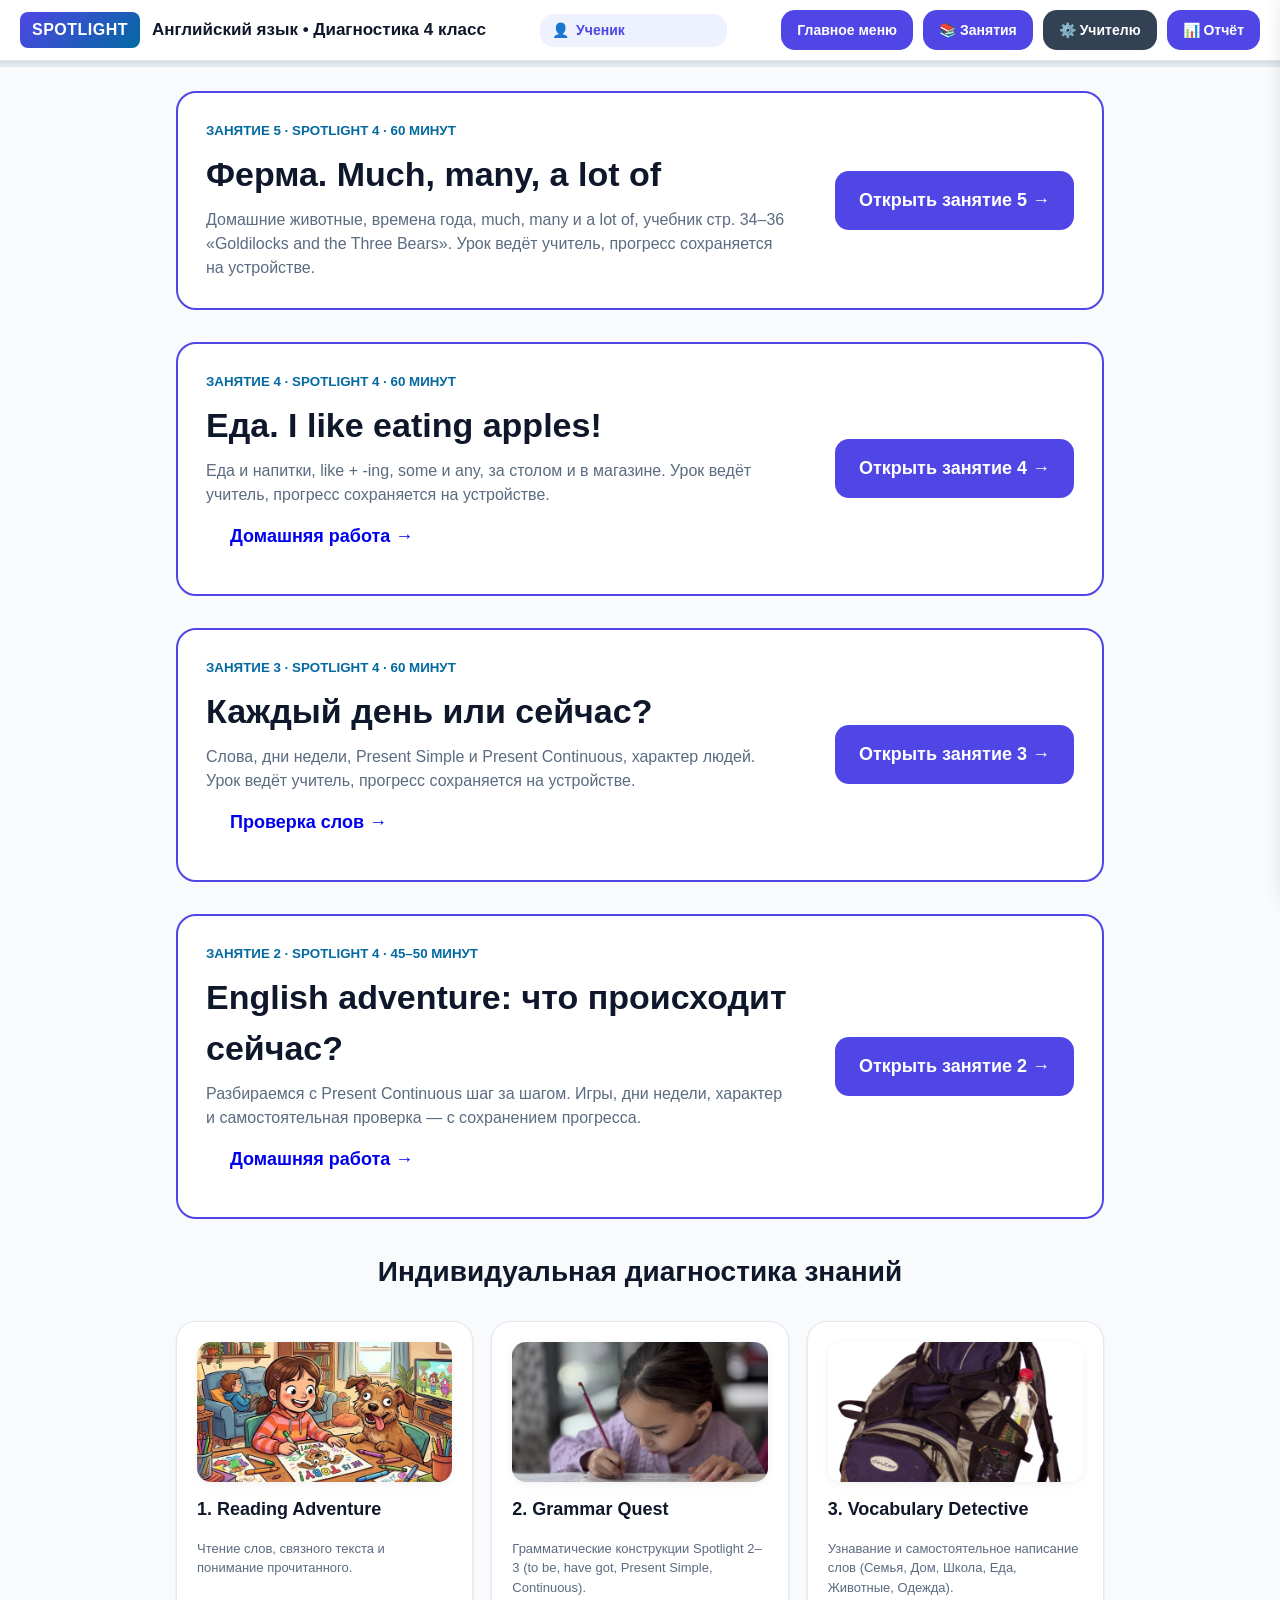
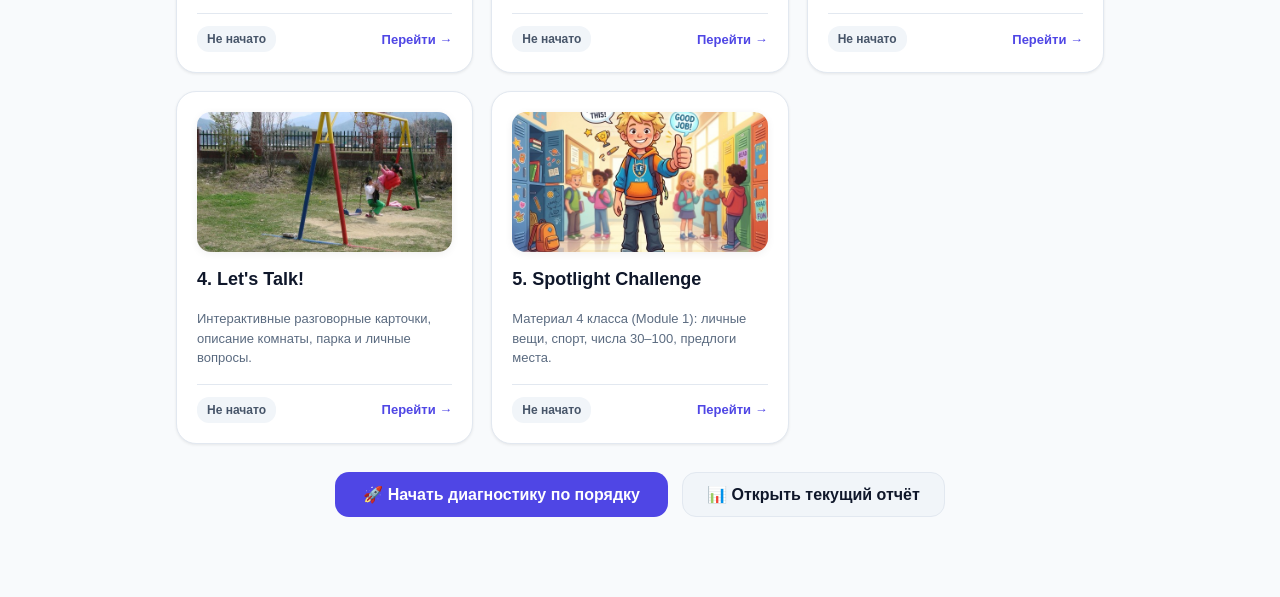
==== commit 037ac430: "Fix relative links for /oks-teach/ subpath" ====
--- a/index.html
+++ b/index.html
@@ -1998,34 +1998,34 @@
           <h2 id="lesson-five-title">Ферма. Much, many, a lot of</h2>
           <p>Домашние животные, времена года, much, many и a lot of, учебник стр. 34–36 «Goldilocks and the Three Bears». Урок ведёт учитель, прогресс сохраняется на устройстве.</p>
         </div>
-        <a class="btn btn-primary" href="lesson-5/index.html>Открыть занятие 5 →</a>
+        <a class="btn btn-primary" href="./lesson-5/index.html">Открыть занятие 5 →</a>
       </section>
       <section class="lesson-entry" aria-labelledby="lesson-four-title">
         <div>
           <small>ЗАНЯТИЕ 4 · SPOTLIGHT 4 · 60 МИНУТ</small>
           <h2 id="lesson-four-title">Еда. I like eating apples!</h2>
           <p>Еда и напитки, like + -ing, some и any, за столом и в магазине. Урок ведёт учитель, прогресс сохраняется на устройстве.</p>
-          <a href="lesson-4/homework.html>Домашняя работа →</a>
-        </div>
-        <a class="btn btn-primary" href="lesson-4/index.html>Открыть занятие 4 →</a>
+          <a href="./lesson-4/homework.html">Домашняя работа →</a>
+        </div>
+        <a class="btn btn-primary" href="./lesson-4/index.html">Открыть занятие 4 →</a>
       </section>
       <section class="lesson-entry" aria-labelledby="lesson-three-title">
         <div>
           <small>ЗАНЯТИЕ 3 · SPOTLIGHT 4 · 60 МИНУТ</small>
           <h2 id="lesson-three-title">Каждый день или сейчас?</h2>
           <p>Слова, дни недели, Present Simple и Present Continuous, характер людей. Урок ведёт учитель, прогресс сохраняется на устройстве.</p>
-          <a href="lesson-3/words.html>Проверка слов →</a>
-        </div>
-        <a class="btn btn-primary" href="lesson-3/index.html>Открыть занятие 3 →</a>
+          <a href="./lesson-3/words.html">Проверка слов →</a>
+        </div>
+        <a class="btn btn-primary" href="./lesson-3/index.html">Открыть занятие 3 →</a>
       </section>
       <section class="lesson-entry" aria-labelledby="lesson-two-title">
         <div>
           <small>ЗАНЯТИЕ 2 · SPOTLIGHT 4 · 45–50 МИНУТ</small>
           <h2 id="lesson-two-title">English adventure: что происходит сейчас?</h2>
           <p>Разбираемся с Present Continuous шаг за шагом. Игры, дни недели, характер и самостоятельная проверка — с сохранением прогресса.</p>
-          <a href="lesson-2/homework.html>Домашняя работа →</a>
-        </div>
-        <a class="btn btn-primary" href="lesson-2/index.html>Открыть занятие 2 →</a>
+          <a href="./lesson-2/homework.html">Домашняя работа →</a>
+        </div>
+        <a class="btn btn-primary" href="./lesson-2/index.html">Открыть занятие 2 →</a>
       </section>
       <div class="hub-header">
         <h1 class="hub-title" tabindex="-1">Индивидуальная диагностика знаний</h1>
@@ -2111,32 +2111,32 @@
     </div>
     <div class="drawer-body">
       <div class="lesson-drawer-item">
-        <a class="lesson-drawer-main" href="lesson-5/index.html>
+        <a class="lesson-drawer-main" href="./lesson-5/index.html">
           <span class="lesson-drawer-num">5</span>
           <span class="lesson-drawer-text"><strong>Ферма. Much, many, a lot of</strong><small>60 минут · животные, времена года, much/many, Goldilocks</small></span>
         </a>
-        <div class="lesson-drawer-links"><a href="lesson-5/index.html>Открыть урок →</a></div>
+        <div class="lesson-drawer-links"><a href="./lesson-5/index.html">Открыть урок →</a></div>
       </div>
       <div class="lesson-drawer-item">
-        <a class="lesson-drawer-main" href="lesson-4/index.html>
+        <a class="lesson-drawer-main" href="./lesson-4/index.html">
           <span class="lesson-drawer-num">4</span>
           <span class="lesson-drawer-text"><strong>Еда. I like eating apples!</strong><small>60 минут · еда, like + -ing, some/any, за столом и в магазине</small></span>
         </a>
-        <div class="lesson-drawer-links"><a href="lesson-4/index.html>Открыть урок →</a><a href="lesson-4/homework.html>Домашняя работа</a></div>
+        <div class="lesson-drawer-links"><a href="./lesson-4/index.html">Открыть урок →</a><a href="./lesson-4/homework.html">Домашняя работа</a></div>
       </div>
       <div class="lesson-drawer-item">
-        <a class="lesson-drawer-main" href="lesson-3/index.html>
+        <a class="lesson-drawer-main" href="./lesson-3/index.html">
           <span class="lesson-drawer-num">3</span>
           <span class="lesson-drawer-text"><strong>Каждый день или сейчас?</strong><small>60 минут · дни недели, Present Simple и Present Continuous, характер</small></span>
         </a>
-        <div class="lesson-drawer-links"><a href="lesson-3/index.html>Открыть урок →</a><a href="lesson-3/words.html>Слова</a></div>
+        <div class="lesson-drawer-links"><a href="./lesson-3/index.html">Открыть урок →</a><a href="./lesson-3/words.html">Слова</a></div>
       </div>
       <div class="lesson-drawer-item">
-        <a class="lesson-drawer-main" href="lesson-2/index.html>
+        <a class="lesson-drawer-main" href="./lesson-2/index.html">
           <span class="lesson-drawer-num">2</span>
           <span class="lesson-drawer-text"><strong>English adventure: что происходит сейчас?</strong><small>45–50 минут · Present Continuous, игры, дни недели</small></span>
         </a>
-        <div class="lesson-drawer-links"><a href="lesson-2/index.html>Открыть урок →</a><a href="lesson-2/homework.html>Домашняя работа</a></div>
+        <div class="lesson-drawer-links"><a href="./lesson-2/index.html">Открыть урок →</a><a href="./lesson-2/homework.html">Домашняя работа</a></div>
       </div>
     </div>
     <div class="drawer-footer">
